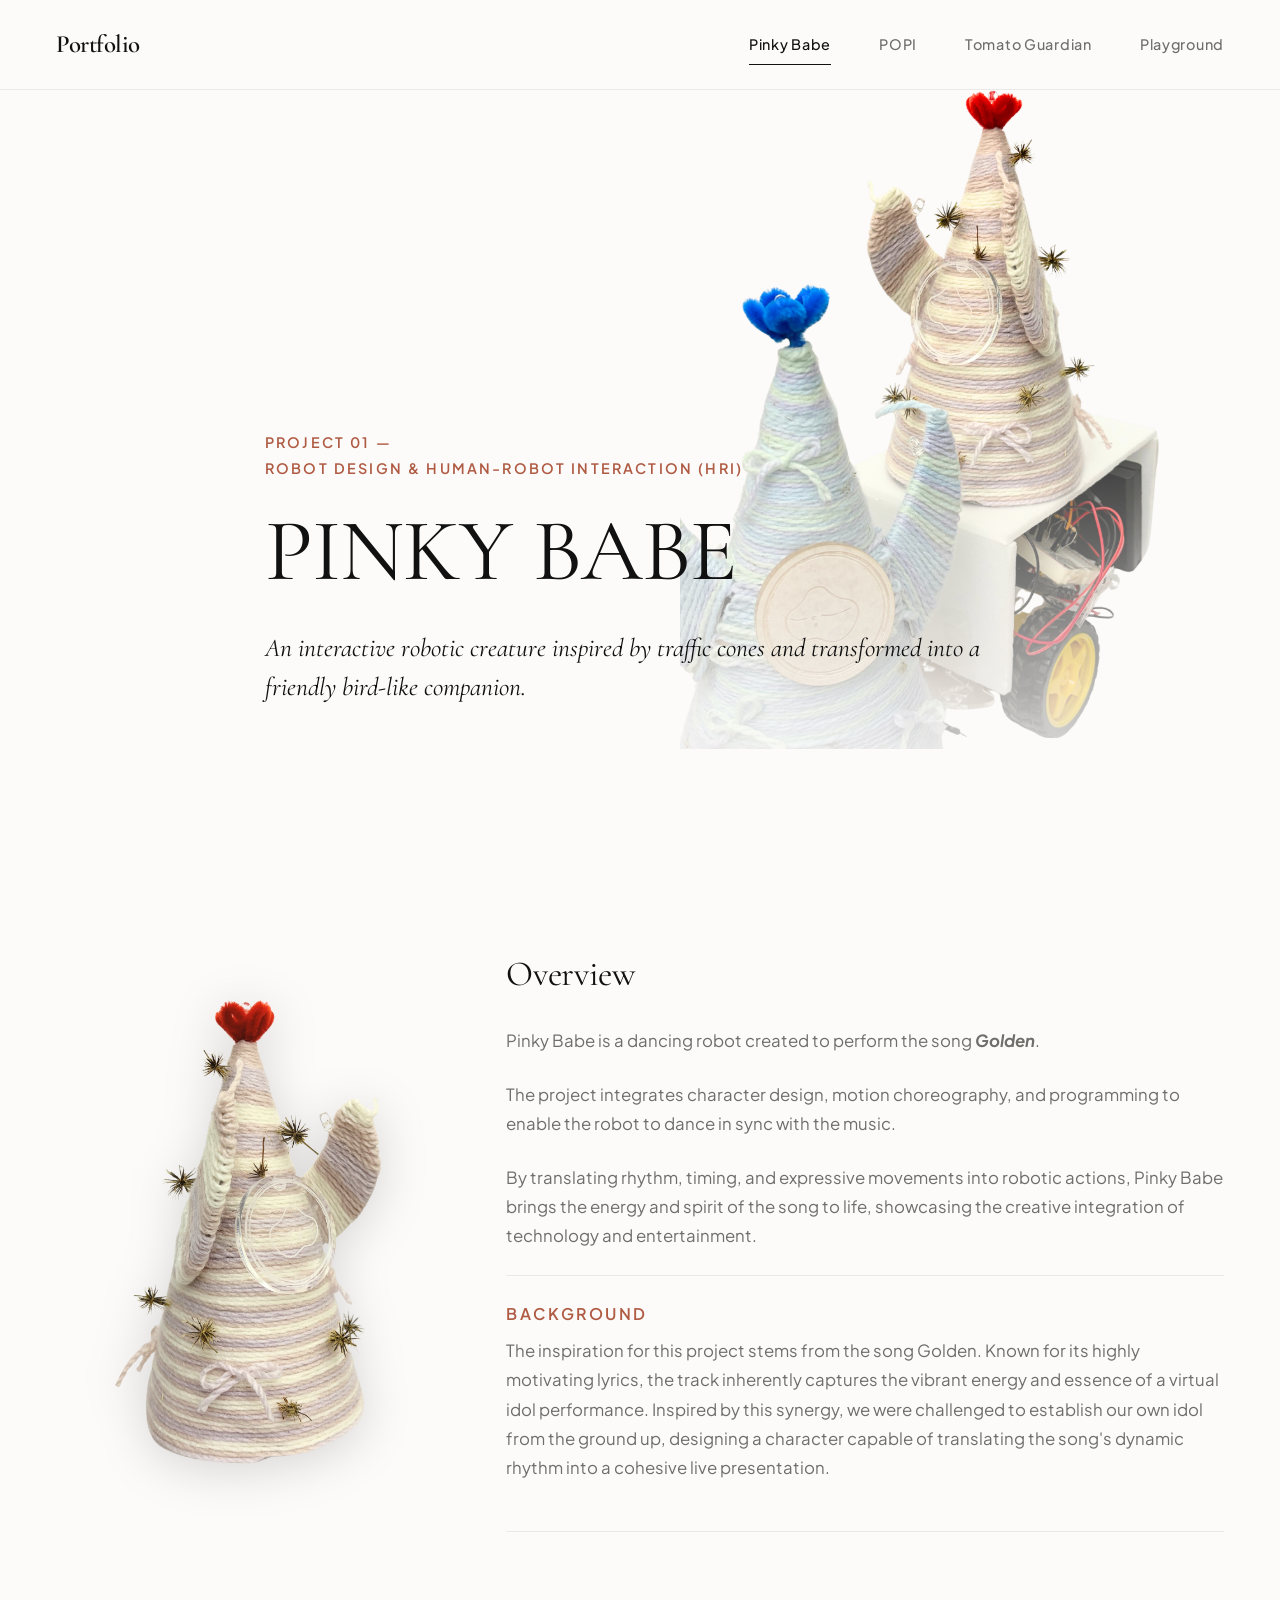
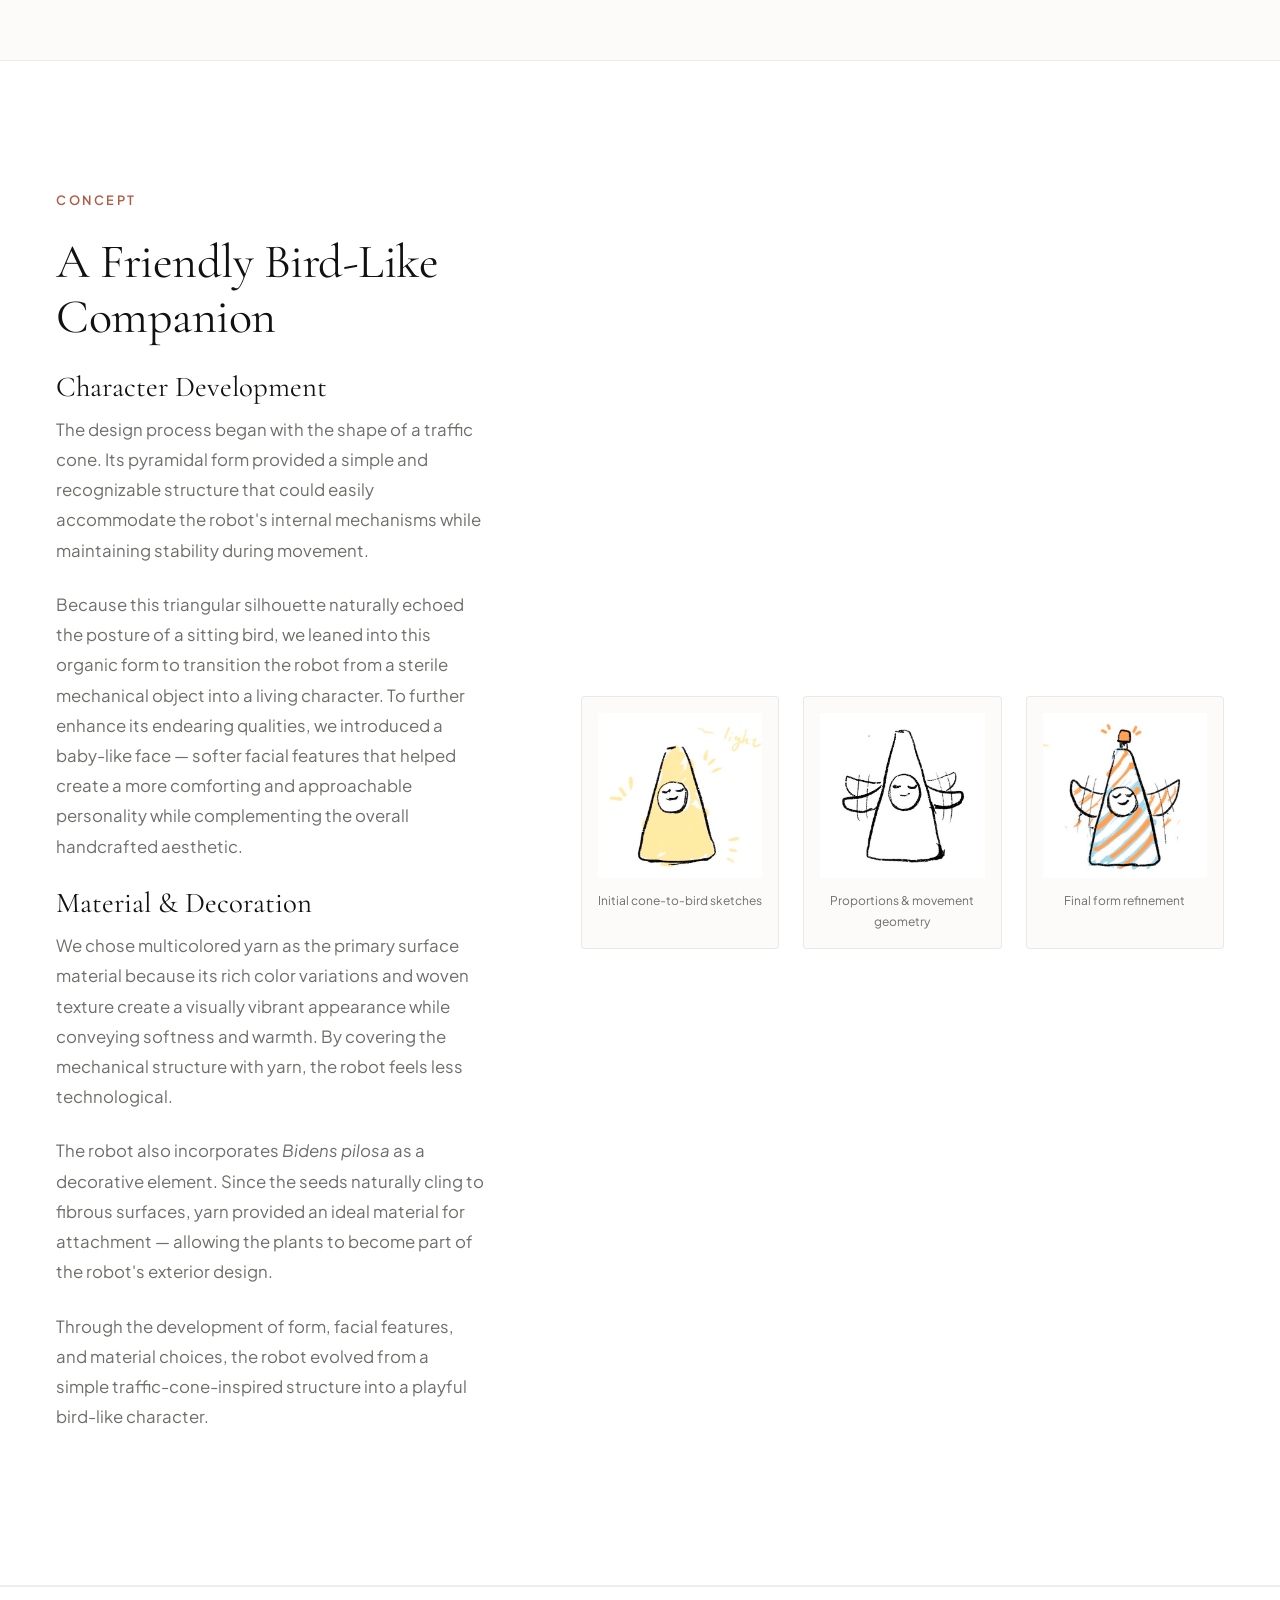
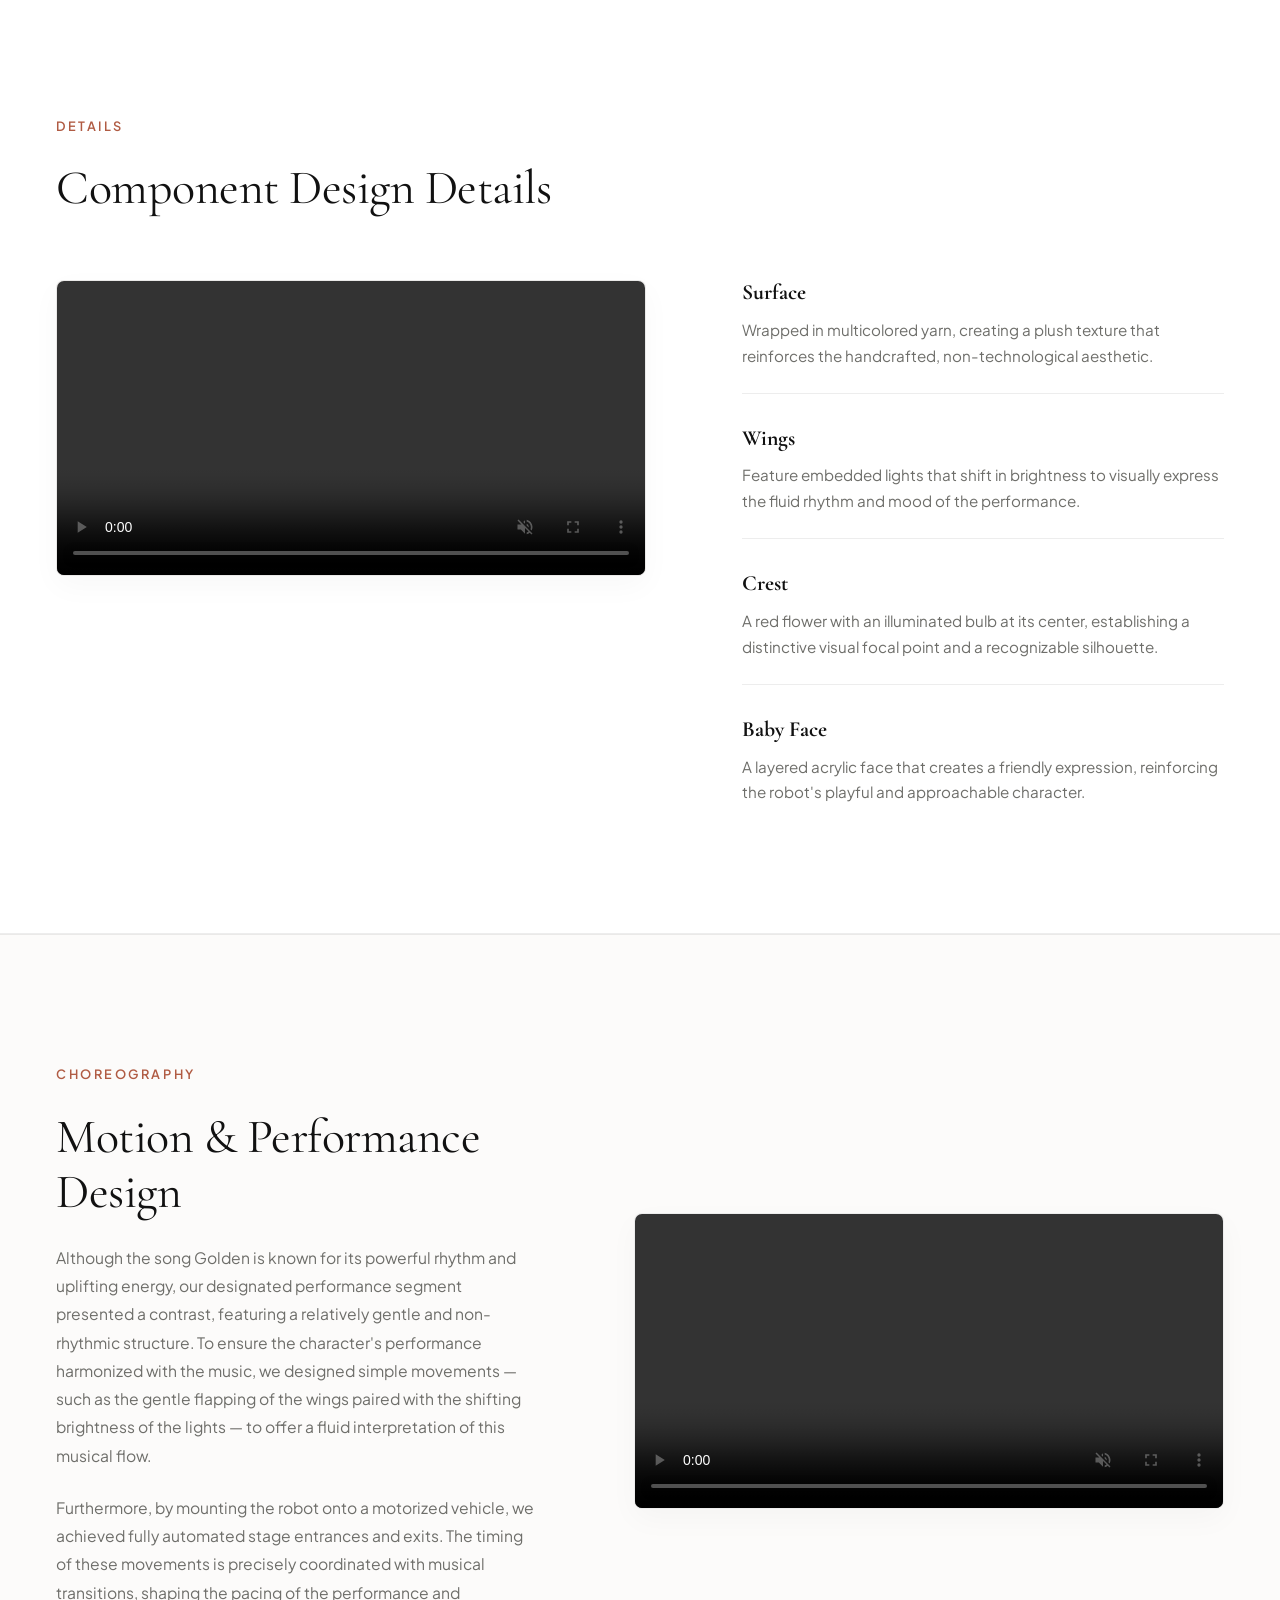
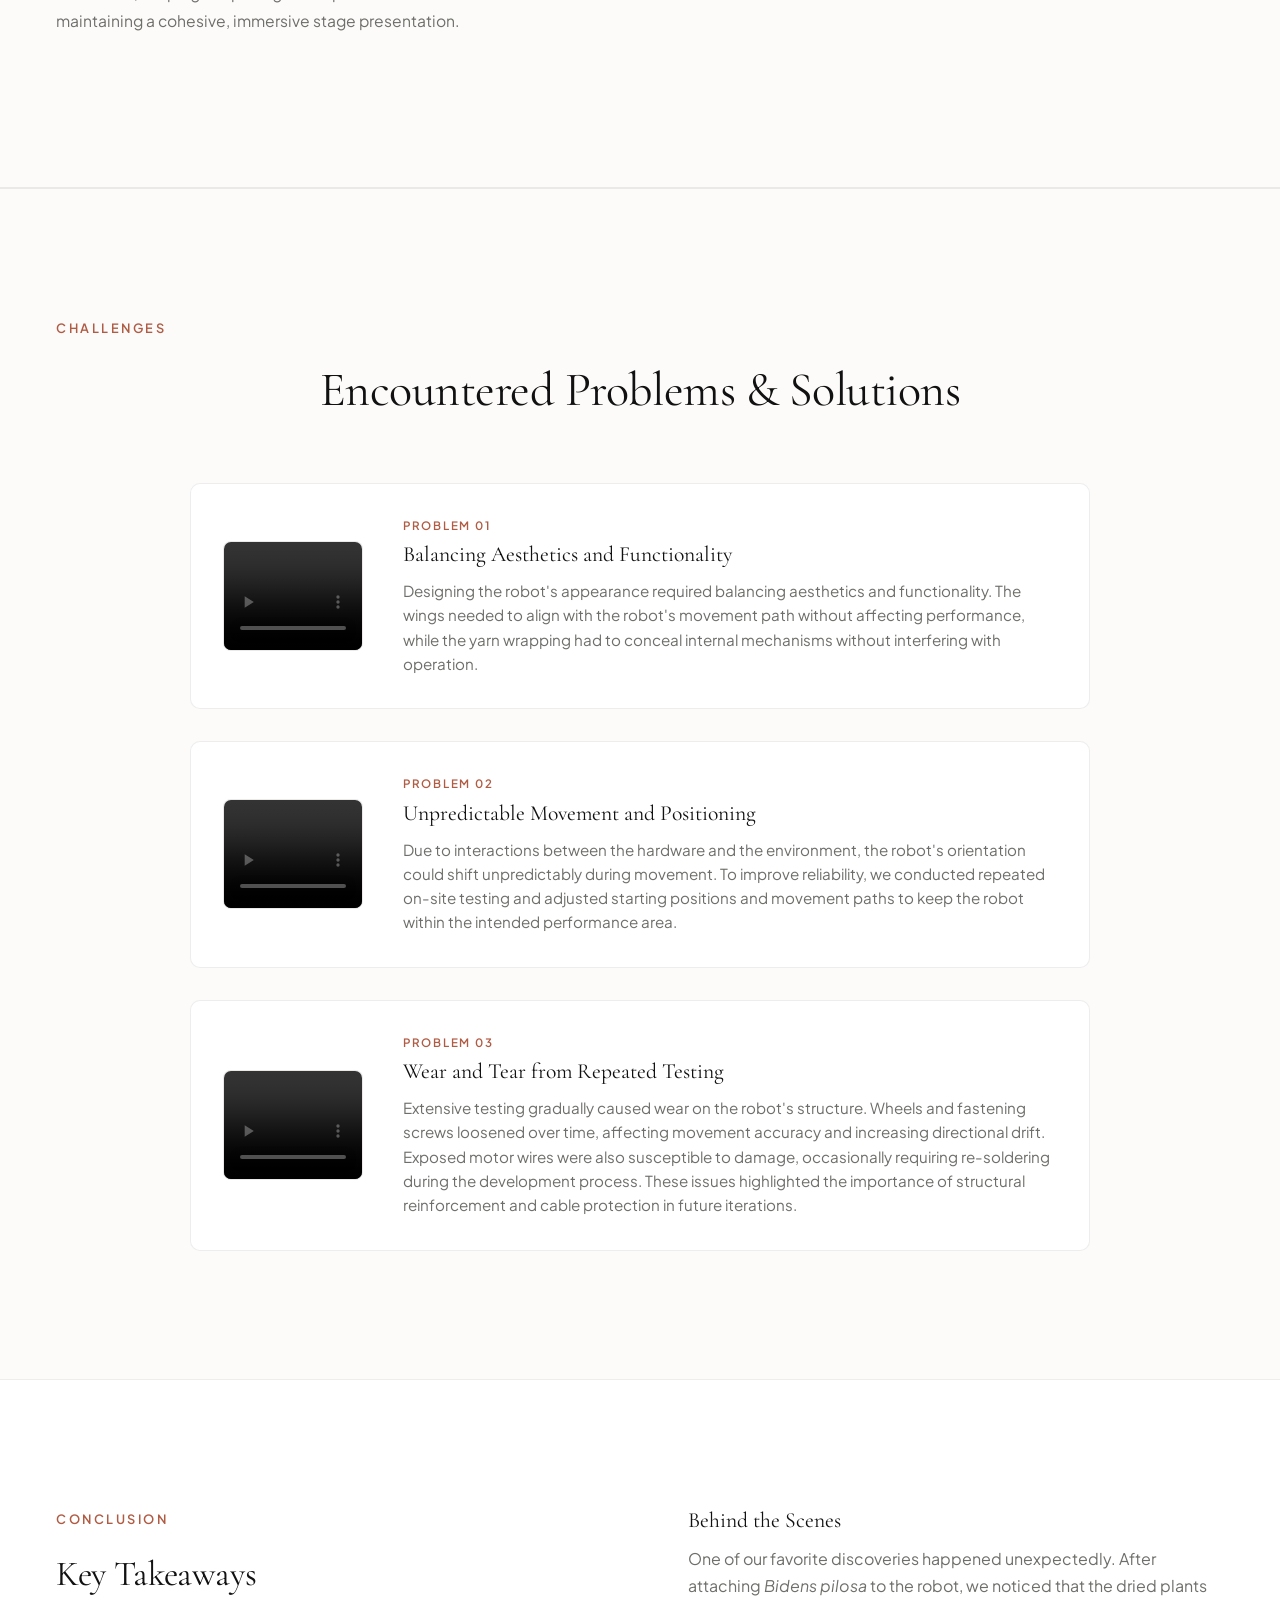
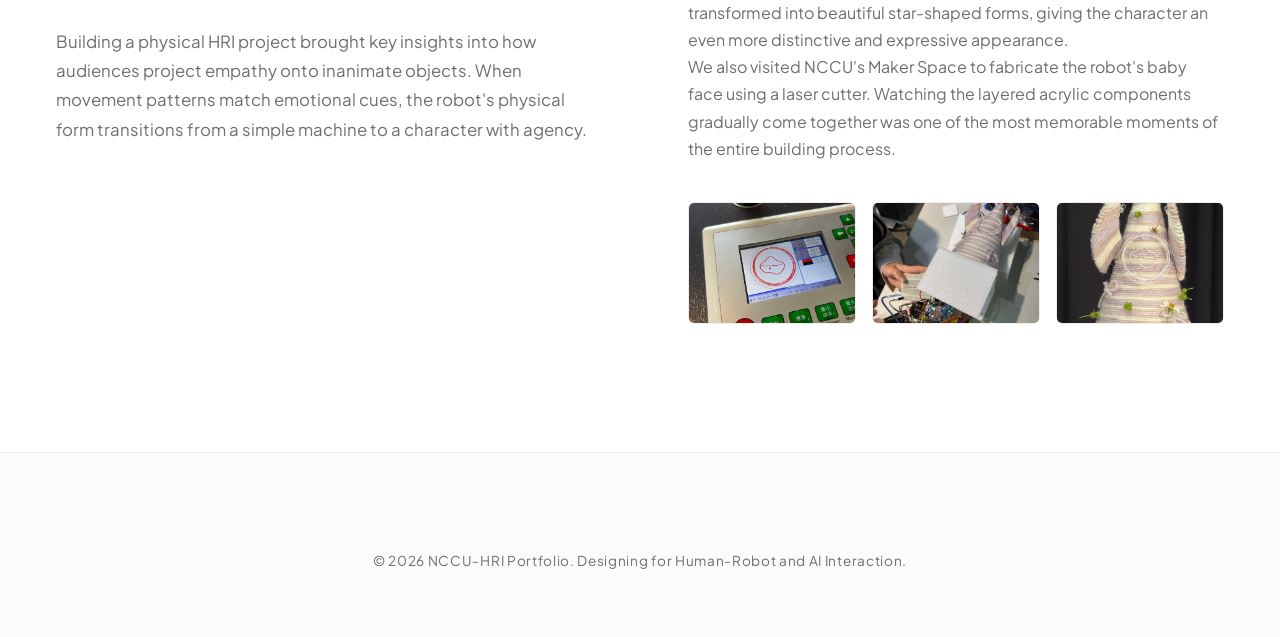
==== dp1.html @ 00f1c386 "fix: the problem of playground page image not displaying ; docs:update each page project description" ====
<!DOCTYPE html>
<html lang="en">

<head>
    <meta charset="UTF-8">
    <meta name="viewport" content="width=device-width, initial-scale=1.0">
    <title>PINKY BABE — Interaction Design Portfolio</title>
    <meta name="description"
        content="PINKY BABE is an interactive companion robot reinterpreting a traffic cone into an adorable bird-like companion.">
    <link rel="stylesheet" href="styles.css">
</head>

<body>
    <!-- Navigation -->
    <nav class="navbar">
        <div class="nav-container">
            <a href="index.html" class="logo">Portfolio</a>
            <div class="nav-links">
                <a href="dp1.html" class="active">Pinky Babe</a>
                <a href="dp2.html">POPI</a>
                <a href="dp3.html">Tomato Guardian</a>
                <a href="playground.html">Playground</a>
            </div>
            <button class="hamburger" id="hamburger" aria-label="Toggle navigation">
                <span></span>
                <span></span>
                <span></span>
            </button>
        </div>
    </nav>

    <!-- 1. Cover Section -->
    <header class="project-cover">
        <div class="project-cover-bg zoom-shift-dp1" style="background-image: url('img/DP1/1-1.png');"></div>
        <div class="project-cover-overlay"></div>
        <div class="container project-cover-content fade-in">
            <span class="project-cover-category">Project 01 &mdash; <br>
                                                    Robot Design &amp; Human-Robot Interaction (HRI)</span>
            <h1 class="project-cover-title serif-font">PINKY BABE</h1>
            <p class="project-cover-intro">An interactive robotic creature inspired by traffic cones and transformed
                into a friendly bird-like companion.</p>
        </div>
    </header>

    <!-- 2. Overview Section -->
    <section class="project-overview-section">
        <div class="container">
            <div class="overview-grid">
                <div class="overview-visual fade-in">
                    <img src="img/DP1/1-2.png" alt="PINKY BABE standing companion">
                </div>
                <div class="overview-details fade-in">
                    <h2 class="serif-font">Overview</h2>
                    <p>
                        Pinky Babe is a dancing robot created to perform the song <b><em><a href ="https://youtu.be/yebNIHKAC4A?si=L2tHMH43aKzQ7xU4">Golden</a></em></b>. <br>
                    </p>
                    <p>
                        The project integrates character design, motion choreography, and programming to enable the robot to dance in sync with the music. <br>
                    </p>
                    <p>
                        By translating rhythm, timing, and expressive movements into robotic actions,
                        Pinky Babe brings the energy and spirit of the song to life, showcasing the creative integration of technology and entertainment.
                    </p>

                    <div class="overview-meta-item">
                        <span class="overview-meta-label" style="font-size: 16px;" >Background</span>
                        <div class="overview-meta-value">
                            <p>
                                The inspiration for this project stems from the song Golden. Known for its highly motivating lyrics, the track inherently captures the vibrant energy and essence of a virtual idol performance. Inspired by this synergy, we were challenged to establish our own idol from the ground up, designing a character capable of translating the song's dynamic rhythm into a cohesive live presentation.</div>
                            </p>
                    </div>
                    <!-- <div class="overview-meta-item">
                        <span class="overview-meta-label" style="font-size: 16px;">Team</span>
                        <div class="overview-meta-value">Lee Yun-Ping &middot; Chang Ching-Min &middot; Wang Yu-Tung</div>
                    </div> -->

                </div>
            </div>
        </div>
    </section>

    <!-- 3. Design Concept Section -->
    <section class="concept-section">
        <div class="container">
            <div class="concept-grid">
                <div class="concept-text fade-in">
                    <span class="section-label">Concept</span>
                    <h2 class="serif-font">A Friendly Bird-Like Companion</h2>
                    <h3 class="serif-font" style="margin-bottom: 0.75rem; margin-top: 1.5rem;">Character Development</h3>
                    <p>The design process began with the shape of a traffic cone. Its pyramidal form provided a simple and recognizable structure that could easily accommodate the robot's internal mechanisms while maintaining stability during movement.</p>
                    <p>Because this triangular silhouette naturally echoed the posture of a sitting bird, we leaned into this organic form to transition the robot from a sterile mechanical object into a living character. To further enhance its endearing qualities, we introduced a baby-like face — softer facial features that helped create a more comforting and approachable personality while complementing the overall handcrafted aesthetic.</p>
                    <h3 class="serif-font" style="margin-bottom: 0.75rem; margin-top: 1.5rem;">Material &amp; Decoration</h3>
                    <p>We chose multicolored yarn as the primary surface material because its rich color variations and woven texture create a visually vibrant appearance while conveying softness and warmth. By covering the mechanical structure with yarn, the robot feels less technological.</p>
                    <p>The robot also incorporates <em>Bidens pilosa</em> as a decorative element. Since the seeds naturally cling to fibrous surfaces, yarn provided an ideal material for attachment — allowing the plants to become part of the robot's exterior design.</p>
                    <p>Through the development of form, facial features, and material choices, the robot evolved from a simple traffic-cone-inspired structure into a playful bird-like character.</p>
                </div>
                <div class="concept-visuals fade-in">
                    <div class="concept-visual-card">
                        <img src="img/DP1/sketch1.jpg" alt="Early sketch exploration">
                        <div class="concept-visual-caption">Initial cone-to-bird sketches</div>
                    </div>
                    <div class="concept-visual-card">
                        <img src="img/DP1/sketch2.jpg" alt="Structural sketch details">
                        <div class="concept-visual-caption">Proportions & movement geometry</div>
                    </div>
                    <div class="concept-visual-card">
                        <img src="img/DP1/sketch 3.jpg" alt="Final sketch refinement">
                        <div class="concept-visual-caption">Final form refinement</div>
                    </div>
                </div>
            </div>
        </div>
    </section>

    <!-- 4. Component Design Details Section -->
    <section class="details-section">
        <div class="container">
            <span class="section-label">Details</span>
            <h2 class="serif-font">Component Design Details</h2>

            <div class="details-grid">
                <div class="details-video-wrapper fade-in">
                    <video src="img/DP1/1-2.MOV" controls loop autoplay muted></video>
                </div>
                <div class="details-content fade-in">
                    <div class="detail-item">
                        <h3 class="serif-font"><b>Surface</b></h3>
                        <p>Wrapped in multicolored yarn, creating a plush texture that reinforces the handcrafted, non-technological aesthetic.</p>
                    </div>
                    <div class="detail-item">
                        <h3 class="serif-font"><b>Wings</b></h3>
                        <p>Feature embedded lights that shift in brightness to visually express the fluid rhythm and mood of the performance.</p>
                    </div>
                    <div class="detail-item">
                        <h3 class="serif-font"><b>Crest</b></h3>
                        <p>A red flower with an illuminated bulb at its center, establishing a distinctive visual focal point and a recognizable silhouette.</p>
                    </div>
                    <div class="detail-item">
                        <h3 class="serif-font"><b>Baby Face</b></h3>
                        <p>A layered acrylic face that creates a friendly expression, reinforcing the robot's playful and approachable character.</p>
                    </div>
                </div>
            </div>
        </div>
    </section>

    <!-- 5. Motion Design Section -->
    <section class="motion-section">
        <div class="container">
            <div class="motion-grid">
                <div class="motion-content fade-in">
                    <span class="section-label">Choreography</span>
                    <h2 class="serif-font">Motion &amp; Performance Design</h2>
                    <p>Although the song Golden is known for its powerful rhythm and uplifting energy, our designated performance segment presented a contrast, featuring a relatively gentle and non-rhythmic structure. To ensure the character's performance harmonized with the music, we designed simple movements — such as the gentle flapping of the wings paired with the shifting brightness of the lights — to offer a fluid interpretation of this musical flow.</p>
                    <p>Furthermore, by mounting the robot onto a motorized vehicle, we achieved fully automated stage entrances and exits. The timing of these movements is precisely coordinated with musical transitions, shaping the pacing of the performance and maintaining a cohesive, immersive stage presentation.</p>
                </div>
                <div class="motion-video-wrapper fade-in">
                    <video src="img/DP1/final.MOV" controls loop autoplay muted></video>
                </div>
            </div>
        </div>
    </section>

    <!-- 6. Encountered Problems Section -->
    <section class="problems-section">
        <div class="container">
            <span class="section-label">Challenges</span>
            <h2 class="serif-font">Encountered Problems &amp; Solutions</h2>

            <div class="problems-grid">
                <!-- Problem 1 -->
                <div class="problem-card fade-in">
                    <div class="problem-image-wrapper">
                        <video src="img/DP1/pl1.mov" autoplay muted loop playsinline controls></video>
                    </div>
                    <div class="problem-content">
                        <span class="problem-num">Problem 01</span>
                        <h3 class="serif-font">Balancing Aesthetics and Functionality</h3>
                        <p>Designing the robot's appearance required balancing aesthetics and functionality. The wings needed to align with the robot's movement path without affecting performance, while the yarn wrapping had to conceal internal mechanisms without interfering with operation.</p>
                    </div>
                </div>

                <!-- Problem 2 -->
                <div class="problem-card fade-in">
                    <div class="problem-image-wrapper">
                        <video src="img/DP1/pl2.mov" autoplay muted loop playsinline controls></video>
                    </div>
                    <div class="problem-content">
                        <span class="problem-num">Problem 02</span>
                        <h3 class="serif-font">Unpredictable Movement and Positioning</h3>
                        <p>Due to interactions between the hardware and the environment, the robot's orientation could shift unpredictably during movement. To improve reliability, we conducted repeated on-site testing and adjusted starting positions and movement paths to keep the robot within the intended performance area.</p>
                    </div>
                </div>

                <!-- Problem 3 -->
                <div class="problem-card fade-in">
                    <div class="problem-image-wrapper">
                        <video src="img/DP1/pl3.mov" autoplay muted loop playsinline controls></video>
                    </div>
                    <div class="problem-content">
                        <span class="problem-num">Problem 03</span>
                        <h3 class="serif-font">Wear and Tear from Repeated Testing</h3>
                        <p>Extensive testing gradually caused wear on the robot's structure. Wheels and fastening screws loosened over time, affecting movement accuracy and increasing directional drift. Exposed motor wires were also susceptible to damage, occasionally requiring re-soldering during the development process. These issues highlighted the importance of structural reinforcement and cable protection in future iterations.</p>
                    </div>
                </div>
            </div>
        </div>
    </section>

    <!-- 7. Key Takeaways Section -->
    <section class="reflection-section">
        <div class="container">
            <div class="reflection-grid">
                <div class="reflection-column fade-in">
                    <span class="section-label">Conclusion</span>
                    <h2 class="serif-font">Key Takeaways</h2>
                    <p>Building a physical HRI project brought key insights into how audiences project empathy onto
                        inanimate objects. When movement patterns match emotional cues, the robot's physical form
                        transitions from a simple machine to a character with agency.</p>
                </div>
                <div class="reflection-column fade-in">
                    <div class="reflection-block">
                        <h3 class="serif-font">Behind the Scenes</h3>
                        <p>One of our favorite discoveries happened unexpectedly. After attaching <em>Bidens pilosa</em> to the robot, we noticed that the dried plants transformed into beautiful star-shaped forms, giving the character an even more distinctive and expressive appearance.</p>
                        <p>We also visited NCCU's Maker Space to fabricate the robot's baby face using a laser cutter. Watching the layered acrylic components gradually come together was one of the most memorable moments of the entire building process.</p>
                    </div>
                    <div class="reflection-img-row">
                        <div class="reflection-img-card">
                            <img src="img/DP1/dl1.jpg" alt="Design detail 1">
                        </div>
                        <div class="reflection-img-card">
                            <img src="img/DP1/dl2.jpg" alt="Design detail 2">
                        </div>
                        <div class="reflection-img-card">
                            <img src="img/DP1/d13.jpg" alt="Design detail 3">
                        </div>
                    </div>
                </div>
            </div>
        </div>
    </section>

    <!-- Footer -->
   <footer>
        <div class="container">
            <p>&copy; 2026 NCCU-HRI Portfolio. 
                Designing for Human-Robot and AI Interaction.
            </p>
        </div>
    </footer>

    <script src="script.js"></script>
</body>

</html>
---- styles.css ----
@import url('https://fonts.googleapis.com/css2?family=Cormorant+Garamond:ital,wght@0,300;0,400;0,500;0,600;0,700;1,400&family=Plus+Jakarta+Sans:wght@300;400;500;600;700&family=Noto+Sans+TC:wght@300;400;500;700&display=swap');

:root {
    --bg-color: #fcfbfa; /* Warm luxurious off-white */
    --surface-color: #ffffff;
    --border-color: rgba(0, 0, 0, 0.07);
    --text-primary: #111111;
    --text-secondary: #6e6e6a;
    --accent-color: #b05b43; /* Sophisticated muted terracotta */
    --accent-hover: #924b36;
    --font-serif: 'Cormorant Garamond', serif;
    --font-sans: 'Plus Jakarta Sans', sans-serif;
    --font-tc: 'Noto Sans TC', sans-serif;
    --nav-height: 90px;
    --container-max-width: 1300px;
}

* {
    margin: 0;
    padding: 0;
    box-sizing: border-box;
}

html {
    scroll-behavior: smooth;
    background-color: var(--bg-color);
}

body {
    background-color: var(--bg-color);
    color: var(--text-primary);
    font-family: var(--font-sans), var(--font-tc);
    font-size: 1.05rem;
    line-height: 1.75;
    -webkit-font-smoothing: antialiased;
    overflow-x: hidden;
}

/* Typography */
h1, h2, h3, h4, .serif-font {
    font-family: var(--font-serif);
    font-weight: 400;
    line-height: 1.15;
    color: var(--text-primary);
}

h1 {
    font-size: clamp(2.5rem, 6vw, 4.5rem);
    letter-spacing: -0.01em;
}

h2 {
    font-size: clamp(2rem, 4.2vw, 3rem);
    letter-spacing: -0.01em;
}

h3 {
    font-size: clamp(1.4rem, 2.5vw, 1.8rem);
}

p {
    font-family: var(--font-sans), var(--font-tc);
    font-weight: 400;
    color: var(--text-secondary);
    margin-bottom: 1.5rem;
}

p.lead {
    font-size: clamp(1.1rem, 2vw, 1.35rem);
    line-height: 1.6;
    color: var(--text-primary);
    font-weight: 300;
}

a {
    color: inherit;
    text-decoration: none;
}

/* Helper Utilities */
.container {
    max-width: var(--container-max-width);
    margin: 0 auto;
    padding: 0 3.5rem;
}

.divider {
    height: 1px;
    background-color: var(--border-color);
    width: 100%;
    margin: 5rem 0;
}

/* Navigation */
.navbar {
    position: fixed;
    top: 0;
    left: 0;
    width: 100%;
    height: var(--nav-height);
    background: rgba(252, 251, 250, 0.85); /* Matches off-white */
    backdrop-filter: blur(20px);
    -webkit-backdrop-filter: blur(20px);
    z-index: 1000;
    border-bottom: 1px solid var(--border-color);
    transition: all 0.4s ease;
}

.nav-container {
    max-width: var(--container-max-width);
    margin: 0 auto;
    padding: 0 3.5rem;
    height: 100%;
    display: flex;
    justify-content: space-between;
    align-items: center;
}

.logo {
    font-family: var(--font-serif);
    font-size: 1.55rem;
    font-weight: 600;
    letter-spacing: -0.02em;
    color: var(--text-primary);
    transition: opacity 0.3s ease;
}

.logo:hover {
    opacity: 0.7;
}

.nav-links {
    display: flex;
    gap: 3rem;
    align-items: center;
}

.nav-links a {
    font-family: var(--font-sans);
    color: var(--text-secondary);
    font-size: 0.9rem;
    font-weight: 500;
    letter-spacing: 0.05em;
    text-transform: capitalize;
    transition: color 0.3s ease, transform 0.3s ease;
    position: relative;
    padding: 0.5rem 0;
}

.nav-links a:hover,
.nav-links a.active {
    color: var(--text-primary);
}

.nav-links a::after {
    content: '';
    position: absolute;
    bottom: 0;
    left: 50%;
    width: 0;
    height: 1px;
    background-color: var(--text-primary);
    transition: width 0.3s ease, left 0.3s ease;
}

.nav-links a:hover::after,
.nav-links a.active::after {
    width: 100%;
    left: 0;
}

.hamburger {
    display: none;
    cursor: pointer;
    flex-direction: column;
    justify-content: space-between;
    width: 20px;
    height: 14px;
    z-index: 1100;
}

.hamburger span {
    width: 100%;
    height: 1.5px;
    background-color: var(--text-primary);
    transition: all 0.3s cubic-bezier(0.645, 0.045, 0.355, 1);
}

.hamburger.active span:nth-child(1) {
    transform: translateY(6px) rotate(45deg);
}

.hamburger.active span:nth-child(2) {
    opacity: 0;
}

.hamburger.active span:nth-child(3) {
    transform: translateY(-6px) rotate(-45deg);
}

/* Hero Section */
.hero-section {
    min-height: 90vh;
    display: flex;
    align-items: center;
    padding-top: calc(var(--nav-height) + 2rem);
    position: relative;
}

.hero-content {
    max-width: 900px;
}

.hero-content h1 {
    margin-bottom: 2rem;
    line-height: 1.1;
    font-weight: 300;
}

.hero-content p.lead {
    margin-bottom: 3rem;
    max-width: 650px leading;
}

.cta-link {
    font-family: var(--font-sans);
    font-size: 0.95rem;
    font-weight: 600;
    letter-spacing: 0.05em;
    color: var(--text-primary);
    display: inline-flex;
    align-items: center;
    gap: 0.75rem;
    transition: gap 0.3s ease, opacity 0.3s ease;
    border-bottom: 1.5px solid var(--text-primary);
    padding-bottom: 0.25rem;
}

.cta-link:hover {
    gap: 1.2rem;
    opacity: 0.8;
}

/* About Section */
.about-section {
    padding: 8rem 0;
    background-color: #ffffff;
    border-top: 1px solid var(--border-color);
    border-bottom: 1px solid var(--border-color);
}

.section-label {
    font-family: var(--font-sans);
    font-size: 0.8rem;
    text-transform: uppercase;
    letter-spacing: 0.2em;
    color: var(--accent-color);
    display: block;
    margin-bottom: 1.5rem;
    font-weight: 600;
}

.about-intro-title {
    margin-bottom: 4rem;
    font-size: clamp(2rem, 3.5vw, 2.5rem);
    max-width: 750px;
}

.about-grid {
    display: grid;
    grid-template-columns: repeat(3, 1fr);
    gap: 4rem;
}

.about-card {
    border-top: 1px solid var(--border-color);
    padding-top: 2rem;
}

.about-card-num {
    font-family: var(--font-serif);
    font-style: italic;
    font-size: 1.5rem;
    color: var(--accent-color);
    display: block;
    margin-bottom: 1.5rem;
}

.about-card h3 {
    margin-bottom: 1rem;
    font-size: 1.45rem;
}

.about-card p {
    font-size: 0.98rem;
    line-height: 1.7;
    margin-bottom: 0;
}

/* Team Intro */
.team-intro {
    margin-bottom: 4rem;
    max-width: 820px;
    border-left: 3px solid var(--accent-color);
    padding-left: 2rem;
}

.team-intro-text {
    font-family: var(--font-sans), var(--font-tc);
    font-size: 1.05rem;
    line-height: 1.8;
    color: var(--text-secondary);
    margin-bottom: 1rem;
}

.team-intro-text:last-child {
    margin-bottom: 0;
}

.team-intro-text strong {
    color: var(--text-primary);
    font-weight: 600;
}

/* Team Members */
.team-members {
    display: flex;
    gap: 4rem;
    margin-top: 4rem;
}

.team-member {
    display: flex;
    flex-direction: column;
    align-items: center;
    text-align: center;
    transition: transform 0.35s ease;
}

.team-member:hover {
    transform: translateY(-6px);
}

.team-avatar {
    width: 160px;
    height: 160px;
    border-radius: 50%;
    overflow: hidden;
    border: 3px solid var(--border-color);
    margin-bottom: 1.25rem;
    background-color: #f3f2f0;
    transition: border-color 0.3s ease, box-shadow 0.3s ease;
}

.team-member:hover .team-avatar {
    border-color: var(--accent-color);
    box-shadow: 0 8px 28px rgba(176, 91, 67, 0.18);
}

.team-avatar img {
    width: 100%;
    height: 100%;
    object-fit: cover;
    display: block;
}

.team-member-name {
    font-size: 1.3rem;
    margin-bottom: 0.3rem;
    color: var(--text-primary);
}

.team-member-role {
    font-family: var(--font-tc), var(--font-sans);
    font-size: 0.9rem;
    color: var(--text-secondary);
    letter-spacing: 0.05em;
}

/* Projects Section */
.projects-section {
    padding: 5rem 0;
}

.section-header {
    display: flex;
    justify-content: space-between;
    align-items: flex-end;
    margin-bottom: 3rem;
}

.section-header h2 {
    max-width: 600px;
    margin-bottom: 0;
}

.project-grid {
    display: grid;
    grid-template-columns: repeat(2, 1fr);
    gap: 5rem 4rem;
}

.project-grid-3 {
    grid-template-columns: repeat(3, 1fr);
    gap: 4rem 3rem;
}

.project-card {
    display: flex;
    flex-direction: column;
    text-decoration: none;
    color: var(--text-primary);
    transition: transform 0.4s ease;
}

.project-card.wide {
    grid-column: span 2;
}

.project-image-wrapper {
    width: 100%;
    aspect-ratio: 1 / 1;
    overflow: hidden;
    background-color: #f3f2f0;
    margin-bottom: 1.75rem;
    border: 1px solid var(--border-color);
    position: relative;
}

.project-image {
    width: 100%;
    height: 100%;
    background-size: cover;
    background-position: center;
    transition: transform 1s cubic-bezier(0.16, 1, 0.3, 1);
}

.project-card:hover .project-image {
    transform: scale(1.03);
}

.project-card:hover {
    transform: translateY(-4px);
}

.project-meta {
    font-family: var(--font-sans);
    font-size: 0.8rem;
    letter-spacing: 0.1em;
    text-transform: uppercase;
    color: var(--accent-color);
    margin-bottom: 0.5rem;
    font-weight: 500;
}

.project-info h3 {
    font-size: 1.85rem;
    margin-bottom: 0.75rem;
    transition: opacity 0.3s ease;
}

.project-card:hover .project-info h3 {
    opacity: 0.75;
}

.project-info p {
    font-size: 0.95rem;
    line-height: 1.6;
    margin-bottom: 0;
    max-width: 90%;
}

/* Project Detail Pages */

/* 1. Cover Section */
.project-cover {
    height: 90vh;
    width: 100%;
    position: relative;
    display: flex;
    align-items: flex-end;
    overflow: hidden;
    padding-bottom: 5rem;
}

.project-cover-bg {
    position: absolute;
    top: 0;
    left: 0;
    width: 100%;
    height: 100%;
    background-size: cover;
    background-position: center;
    z-index: 1;
}

.project-cover-overlay {
    position: absolute;
    top: 0;
    left: 0;
    width: 100%;
    height: 100%;
    background: linear-gradient(to bottom, rgba(252, 251, 250, 0) 40%, rgba(252, 251, 250, 0.9) 100%);
    z-index: 2;
}

.project-cover-content {
    position: relative;
    z-index: 3;
    max-width: 900px;
}

.project-cover-category {
    font-family: var(--font-sans);
    font-size: 0.9rem;
    letter-spacing: 0.15em;
    text-transform: uppercase;
    color: var(--accent-color);
    margin-bottom: 1.5rem;
    font-weight: 600;
    display: block;
}

.project-cover-title {
    font-size: clamp(3rem, 7vw, 5.5rem);
    line-height: 1.05;
    margin-bottom: 2rem;
}

.project-cover-intro {
    font-size: clamp(1.2rem, 2.5vw, 1.6rem);
    font-family: var(--font-serif);
    font-style: italic;
    color: var(--text-primary);
    line-height: 1.5;
    max-width: 750px;
}

/* 2. Overview Section (Two-Column) */
.project-overview-section {
    padding: 8rem 0;
}

.overview-grid {
    display: grid;
    grid-template-columns: 0.7fr 1.3fr;
    gap: 4rem;
    align-items: center;
}

.overview-visual {
    width: 100%;
    max-width: 320px;
    margin: 0 auto;
}

.overview-visual img, .overview-visual video {
    width: 100%;
    height: auto;
    display: block;
    filter: drop-shadow(0 8px 24px rgba(0,0,0,0.15));
}

.overview-details {
    padding-top: 1rem;
}

.overview-details h2 {
    font-size: 2.2rem;
    margin-bottom: 2rem;
}

.overview-meta-item {
    border-top: 1px solid var(--border-color);
    padding: 1.5rem 0;
}

.overview-meta-item:last-child {
    border-bottom: 1px solid var(--border-color);
}

.overview-meta-label {
    font-family: var(--font-sans);
    font-size: 0.75rem;
    text-transform: uppercase;
    letter-spacing: 0.15em;
    color: var(--accent-color);
    font-weight: 600;
    display: block;
    margin-bottom: 0.5rem;
}

.overview-meta-value {
    font-size: 1.05rem;
    color: var(--text-primary);
}

/* 3. Design Concept Section */
.concept-section {
    padding: 8rem 0;
    background-color: #ffffff;
    border-top: 1px solid var(--border-color);
    border-bottom: 1px solid var(--border-color);
}

.concept-grid {
    display: grid;
    grid-template-columns: 0.8fr 1.2fr;
    gap: 6rem;
    align-items: center;
}

/* Full-bleed variant for Tomato "Why Tomato?" section */
.concept-section-bleed {
    overflow: hidden;
}

.concept-grid-bleed {
    display: grid;
    grid-template-columns: 1fr 1.4fr;
    align-items: center;
    /* left side: standard container left padding; right side: bleeds to viewport edge */
    padding-left: calc((100vw - var(--container-max-width)) / 2 + 3.5rem);
    padding-right: 0;
    gap: 5rem;
}

.concept-grid-bleed .concept-text {
    padding-right: 1rem;
}

.concept-grid-bleed .concept-visuals {
    /* fill the right column including right gutter */
    display: block;
}

.concept-grid-bleed .concept-visual-card {
    border-radius: 0;
    border-right: none;
    height: 100%;
}

.concept-grid-bleed .concept-visual-card img {
    width: 100%;
    height: 520px;
    object-fit: cover;
    display: block;
}


.concept-text h2 {
    margin-bottom: 1.5rem;
}

.concept-text p {
    font-size: 1.05rem;
    line-height: 1.8;
}

.concept-visuals {
    display: grid;
    grid-template-columns: repeat(3, 1fr);
    gap: 1.5rem;
}

.concept-visual-card {
    border: 1px solid var(--border-color);
    background: var(--bg-color);
    padding: 1rem;
    border-radius: 4px;
}

.concept-visual-card img {
    width: 100%;
    height: auto;
    display: block;
    object-fit: contain;
}

.concept-visual-caption {
    font-family: var(--font-sans);
    font-size: 0.75rem;
    text-align: center;
    color: var(--text-secondary);
    margin-top: 0.75rem;
}

/* 4. Design Process (Timeline Layout) */
.process-section {
    padding: 8rem 0;
}

.process-section h2 {
    margin-bottom: 4rem;
    text-align: center;
}

.timeline {
    position: relative;
    max-width: 900px;
    margin: 0 auto;
}

.timeline::before {
    content: '';
    position: absolute;
    left: 50%;
    top: 0;
    bottom: 0;
    width: 1px;
    background-color: var(--border-color);
}

.timeline-item {
    margin-bottom: 5rem;
    position: relative;
    width: 50%;
    padding: 0 3rem;
}

.timeline-item:nth-child(odd) {
    left: 0;
    text-align: right;
}

.timeline-item:nth-child(even) {
    left: 50%;
    text-align: left;
}

.timeline-dot {
    position: absolute;
    top: 0.4rem;
    width: 10px;
    height: 10px;
    border-radius: 50%;
    background-color: var(--accent-color);
    z-index: 5;
}

.timeline-item:nth-child(odd) .timeline-dot {
    right: -5px;
}

.timeline-item:nth-child(even) .timeline-dot {
    left: -5px;
}

.timeline-step {
    font-family: var(--font-sans);
    font-size: 0.75rem;
    text-transform: uppercase;
    letter-spacing: 0.15em;
    color: var(--accent-color);
    font-weight: 600;
    display: block;
    margin-bottom: 0.5rem;
}

.timeline-title {
    font-family: var(--font-serif);
    font-size: 1.5rem;
    margin-bottom: 1rem;
}

.timeline-desc {
    font-size: 0.95rem;
    line-height: 1.6;
}

/* 5. Core Features (Feature Cards) */
.features-section {
    padding: 8rem 0;
    background-color: #ffffff;
    border-top: 1px solid var(--border-color);
    border-bottom: 1px solid var(--border-color);
}

.features-section h2 {
    margin-bottom: 4rem;
    text-align: center;
}

.features-grid {
    display: grid;
    grid-template-columns: repeat(3, 1fr);
    gap: 3rem;
}

.features-grid.four-cards {
    grid-template-columns: repeat(4, 1fr);
}

/* Structure / PDF embed section */
.structure-section {
    padding: 8rem 0;
    background-color: var(--bg-color);
    border-top: 1px solid var(--border-color);
}

.structure-section h2 {
    margin-bottom: 3rem;
}

.structure-embed {
    width: 100%;
    border: 1px solid var(--border-color);
    border-radius: 8px;
    overflow: hidden;
    box-shadow: 0 8px 32px rgba(0,0,0,0.07);
}

.structure-embed iframe {
    width: 100%;
    height: 80vh;
    border: none;
    display: block;
}

/* Design Iterations Section */
.iterations-section {
    padding: 8rem 0;
    background-color: #ffffff;
    border-top: 1px solid var(--border-color);
    border-bottom: 1px solid var(--border-color);
}

.iterations-section h2 {
    margin-bottom: 3.5rem;
}

.iterations-grid {
    display: grid;
    grid-template-columns: repeat(3, 1fr);
    gap: 1.75rem;
}

.iteration-item {
    overflow: hidden;
    border: 1px solid var(--border-color);
    border-radius: 6px;
    background: var(--bg-color);
}

.iteration-item img {
    width: 100%;
    height: 100%;
    object-fit: cover;
    display: block;
    transition: transform 0.6s cubic-bezier(0.16, 1, 0.3, 1);
    aspect-ratio: 4 / 3;
}

.iteration-item:hover img {
    transform: scale(1.04);
}

.feature-card {
    border: 1px solid var(--border-color);
    background-color: var(--bg-color);
    padding: 1.5rem;
    border-radius: 6px;
    display: flex;
    flex-direction: column;
}

.feature-image-wrapper {
    width: 100%;
    aspect-ratio: 4/3;
    overflow: hidden;
    border-radius: 4px;
    margin-bottom: 1.5rem;
    border: 1px solid var(--border-color);
    background: #ffffff;
}

.feature-image-wrapper img {
    width: 100%;
    height: 100%;
    object-fit: cover;
    display: block;
    transition: transform 0.5s ease;
}

.feature-card:hover .feature-image-wrapper img {
    transform: scale(1.04);
}

.feature-card h3 {
    font-size: 1.35rem;
    margin-bottom: 0.75rem;
}

.feature-card p {
    font-size: 0.92rem;
    line-height: 1.6;
    margin-bottom: 0;
}

/* 6. Showcase Gallery (Masonry Layout) */
.showcase-section {
    padding: 8rem 0;
}

.showcase-section h2 {
    margin-bottom: 4rem;
    text-align: center;
}

/* Responsive Masonry / Column Layout */
.masonry-gallery {
    column-count: 3;
    column-gap: 2rem;
}

.gallery-item {
    break-inside: avoid;
    margin-bottom: 2rem;
    border: 1px solid var(--border-color);
    border-radius: 4px;
    overflow: hidden;
    background-color: #ffffff;
    display: inline-block;
    width: 100%;
}

.gallery-item img, .gallery-item video {
    width: 100%;
    height: auto;
    display: block;
}

.gallery-caption {
    padding: 1rem;
    font-family: var(--font-sans);
    font-size: 0.82rem;
    color: var(--text-secondary);
    border-top: 1px solid var(--border-color);
    background-color: #fafafa;
}

/* 6b. Showcase Single Video */
.showcase-section {
    padding: 6rem 0;
    background-color: var(--bg-color);
    border-top: 1px solid var(--border-color);
}

.showcase-video-single {
    margin-top: 3rem;
    border-radius: 12px;
    overflow: hidden;
    border: 1px solid var(--border-color);
    box-shadow: 0 12px 40px rgba(0,0,0,0.08);
}

.showcase-video-single video {
    width: 100%;
    display: block;
    max-height: 70vh;
    object-fit: contain;
    background: #000;
}

.gallery-caption {
    padding: 1rem 1.5rem;
    font-size: 0.82rem;
    color: var(--text-muted);
    font-family: var(--font-sans);
    letter-spacing: 0.02em;
    border-top: 1px solid var(--border-color);
    background: var(--bg-color);
}

/* 7. Reflection Section */

.reflection-section {
    padding: 8rem 0;
    background-color: #ffffff;
    border-top: 1px solid var(--border-color);
}

.reflection-grid {
    display: grid;
    grid-template-columns: 1fr 1fr;
    gap: 6rem;
}

.reflection-column h2 {
    font-size: 2.2rem;
    margin-bottom: 2rem;
}

.reflection-block {
    margin-bottom: 2.5rem;
}

.reflection-block h3 {
    font-size: 1.35rem;
    margin-bottom: 0.75rem;
}

.reflection-block p {
    font-size: 1rem;
    line-height: 1.7;
    margin-bottom: 0;
}

.reflection-list {
    list-style-type: none;
}

.reflection-list li {
    position: relative;
    padding-left: 2rem;
    margin-bottom: 1.5rem;
    color: var(--text-secondary);
}

.reflection-list li::before {
    content: '—';
    position: absolute;
    left: 0;
    color: var(--accent-color);
}

.reflection-img-row {
    display: grid;
    grid-template-columns: repeat(3, 1fr);
    gap: 1rem;
    margin-top: 1.5rem;
}

.reflection-img-card {
    border-radius: 6px;
    overflow: hidden;
    border: 1px solid var(--border-color);
}

.reflection-img-card img {
    width: 100%;
    height: 120px;
    object-fit: cover;
    display: block;
    transition: transform 0.4s ease;
}

.reflection-img-card:hover img {
    transform: scale(1.05);
}

/* Playground Specifics */
.playground-section {
    padding: calc(var(--nav-height) + 4rem) 0 8rem;
}

.playground-header {
    text-align: center;
    margin-bottom: 5rem;
}

.playground-count {
    font-family: var(--font-serif);
    font-size: 2.5rem;
    font-style: italic;
    color: var(--accent-color);
    margin-bottom: 1rem;
    display: block;
}

.playground-header h1 {
    font-size: clamp(2.5rem, 5vw, 4rem);
    margin-bottom: 1.5rem;
}

.playground-header p {
    max-width: 600px;
    margin: 0 auto 3rem;
}

/* Filter Tags */
.filter-tags {
    display: flex;
    justify-content: center;
    gap: 1rem;
    flex-wrap: wrap;
    margin-bottom: 4rem;
}

.filter-btn {
    background: none;
    border: 1px solid var(--border-color);
    padding: 0.5rem 1.5rem;
    border-radius: 30px;
    font-family: var(--font-sans);
    font-size: 0.85rem;
    color: var(--text-secondary);
    cursor: pointer;
    transition: all 0.3s ease;
}

.filter-btn:hover,
.filter-btn.active {
    background-color: var(--text-primary);
    color: var(--bg-color);
    border-color: var(--text-primary);
}

/* Masonry for playground */
.playground-masonry {
    display: grid;
    grid-template-columns: repeat(3, 1fr);
    gap: 2rem;
}

.playground-card {
    border: 1px solid var(--border-color);
    background-color: #ffffff;
    border-radius: 4px;
    overflow: hidden;
    transition: transform 0.4s ease, box-shadow 0.4s ease;
}

.playground-card:hover {
    transform: translateY(-4px);
    box-shadow: 0 10px 30px rgba(0, 0, 0, 0.05);
}

.playground-img-wrapper {
    width: 100%;
    height: 240px;
    overflow: hidden;
    background-color: #f6f5f3;
    border-bottom: 1px solid var(--border-color);
}

.playground-img-wrapper img {
    width: 100%;
    height: 100%;
    object-fit: cover;
    display: block;
    transition: transform 0.5s cubic-bezier(0.16, 1, 0.3, 1);
}

.playground-card:hover .playground-img-wrapper img {
    transform: scale(1.05);
}

.playground-card-content {
    padding: 1.5rem;
}

.playground-card-category {
    font-family: var(--font-sans);
    font-size: 0.72rem;
    text-transform: uppercase;
    letter-spacing: 0.1em;
    color: var(--accent-color);
    margin-bottom: 0.5rem;
    display: block;
    font-weight: 600;
}

.playground-card-title {
    font-family: var(--font-serif);
    font-size: 1.35rem;
    margin-bottom: 0.75rem;
}

.playground-card-desc {
    font-size: 0.88rem;
    margin-bottom: 0;
    line-height: 1.6;
}

/* Interactive Chat Simulator for POPI (DP2) */
.chatbot-container {
    border: 1px solid var(--border-color);
    border-radius: 8px;
    background-color: #ffffff;
    overflow: hidden;
    display: flex;
    flex-direction: column;
    height: 550px;
    box-shadow: 0 10px 40px rgba(0,0,0,0.03);
}

.chatbot-header {
    background-color: #fafafa;
    border-bottom: 1px solid var(--border-color);
    padding: 1.25rem 2rem;
    display: flex;
    align-items: center;
    gap: 1rem;
}

.chatbot-avatar {
    width: 40px;
    height: 40px;
    border-radius: 50%;
    background-color: #f7e1b5; /* Popcorn yellow */
    display: flex;
    align-items: center;
    justify-content: center;
    overflow: hidden;
    border: 1px solid var(--border-color);
}

.chatbot-avatar img {
    width: 100%;
    height: 100%;
    object-fit: cover;
}

.chatbot-header-info h4 {
    font-family: var(--font-sans);
    font-weight: 600;
    font-size: 0.95rem;
    margin: 0;
}

.chatbot-header-info span {
    font-size: 0.75rem;
    color: #4caf50;
    display: flex;
    align-items: center;
    gap: 0.25rem;
}

.chatbot-header-info span::before {
    content: '';
    width: 6px;
    height: 6px;
    background-color: #4caf50;
    border-radius: 50%;
    display: inline-block;
}

.chatbot-messages {
    flex-grow: 1;
    padding: 2rem;
    overflow-y: auto;
    display: flex;
    flex-direction: column;
    gap: 1.5rem;
    background-color: #fbfbfa;
}

.chat-bubble {
    max-width: 75%;
    padding: 1rem 1.25rem;
    border-radius: 12px;
    font-size: 0.92rem;
    line-height: 1.5;
}

.chat-bubble.bot {
    background-color: #ffffff;
    color: var(--text-primary);
    align-self: flex-start;
    border: 1px solid var(--border-color);
    border-top-left-radius: 2px;
}

.chat-bubble.user {
    background-color: var(--text-primary);
    color: var(--bg-color);
    align-self: flex-end;
    border-top-right-radius: 2px;
}

.chatbot-options {
    padding: 1.25rem 2rem;
    background-color: #ffffff;
    border-top: 1px solid var(--border-color);
    display: flex;
    flex-wrap: wrap;
    gap: 0.75rem;
}

.chat-option-btn {
    background-color: #f3f2f0;
    border: 1px solid var(--border-color);
    padding: 0.5rem 1rem;
    border-radius: 20px;
    font-family: var(--font-sans);
    font-size: 0.82rem;
    cursor: pointer;
    transition: all 0.2s ease;
}

.chat-option-btn:hover {
    background-color: var(--text-primary);
    color: var(--bg-color);
    border-color: var(--text-primary);
}

.chatbot-input-area {
    padding: 1.25rem 2rem;
    border-top: 1px solid var(--border-color);
    background-color: #ffffff;
    display: flex;
    gap: 1rem;
}

.chatbot-input {
    flex-grow: 1;
    border: 1px solid var(--border-color);
    border-radius: 24px;
    padding: 0.75rem 1.5rem;
    font-family: var(--font-sans);
    font-size: 0.9rem;
    outline: none;
    transition: border-color 0.3s ease;
}

.chatbot-input:focus {
    border-color: var(--accent-color);
}

.chatbot-send {
    background-color: var(--text-primary);
    color: var(--bg-color);
    border: none;
    padding: 0 1.5rem;
    border-radius: 24px;
    font-family: var(--font-sans);
    font-weight: 600;
    font-size: 0.85rem;
    cursor: pointer;
    transition: opacity 0.2s ease;
}

.chatbot-send:hover {
    opacity: 0.85;
}

/* Project Image — Full (no crop, for index cards) */
.project-img-full {
    width: 100%;
    height: 100%;
    display: block;
    object-fit: contain;
    transition: transform 1s cubic-bezier(0.16, 1, 0.3, 1);
}

.project-card:hover .project-img-full {
    transform: scale(1.03);
}

/* Lightbox Trigger Overlay */
.lightbox-trigger {
    position: absolute;
    inset: 0;
    cursor: zoom-in;
    z-index: 5;
    display: flex;
    align-items: flex-start;
    justify-content: flex-end;
    padding: 0.75rem;
}

.lightbox-icon {
    width: 28px;
    height: 28px;
    background: rgba(255, 255, 255, 0.92);
    border-radius: 4px;
    padding: 4px;
    color: var(--text-primary);
    opacity: 0;
    transition: opacity 0.3s ease;
    flex-shrink: 0;
}

.project-image-wrapper:hover .lightbox-icon {
    opacity: 1;
}

/* Lightbox Modal */
.lightbox-overlay {
    position: fixed;
    inset: 0;
    background: rgba(0, 0, 0, 0.92);
    z-index: 9999;
    display: flex;
    align-items: center;
    justify-content: center;
    padding: 2rem;
    opacity: 0;
    pointer-events: none;
    transition: opacity 0.3s ease;
    cursor: zoom-out;
}

.lightbox-overlay.active {
    opacity: 1;
    pointer-events: all;
}

.lightbox-overlay img {
    max-width: 100%;
    max-height: 90vh;
    object-fit: contain;
    border-radius: 4px;
    box-shadow: 0 20px 60px rgba(0, 0, 0, 0.5);
    cursor: default;
}

.lightbox-close {
    position: absolute;
    top: 1.5rem;
    right: 1.5rem;
    background: rgba(255, 255, 255, 0.15);
    border: none;
    color: #ffffff;
    width: 40px;
    height: 40px;
    border-radius: 50%;
    font-size: 1.1rem;
    cursor: pointer;
    display: flex;
    align-items: center;
    justify-content: center;
    transition: background 0.2s ease;
    z-index: 10;
}

.lightbox-close:hover {
    background: rgba(255, 255, 255, 0.3);
}

/* Playground Lightbox */
.playground-img-wrapper {
    cursor: zoom-in;
}

.pg-lightbox-overlay {
    position: fixed;
    inset: 0;
    background: rgba(0, 0, 0, 0.92);
    z-index: 9999;
    display: flex;
    align-items: center;
    justify-content: center;
    padding: 2rem 5rem;
    opacity: 0;
    pointer-events: none;
    transition: opacity 0.3s ease;
}

.pg-lightbox-overlay.active {
    opacity: 1;
    pointer-events: all;
}

.pg-lightbox-overlay img {
    max-width: 100%;
    max-height: 85vh;
    object-fit: contain;
    border-radius: 4px;
    box-shadow: 0 20px 60px rgba(0, 0, 0, 0.5);
}

.pg-lightbox-close {
    position: absolute;
    top: 1.5rem;
    right: 1.5rem;
    background: rgba(255, 255, 255, 0.15);
    border: none;
    color: #ffffff;
    width: 40px;
    height: 40px;
    border-radius: 50%;
    font-size: 1.1rem;
    cursor: pointer;
    display: flex;
    align-items: center;
    justify-content: center;
    transition: background 0.2s ease;
    z-index: 10;
}

.pg-lightbox-close:hover {
    background: rgba(255, 255, 255, 0.3);
}

.pg-lightbox-prev,
.pg-lightbox-next {
    position: absolute;
    top: 50%;
    transform: translateY(-50%);
    background: rgba(255, 255, 255, 0.15);
    border: none;
    color: #ffffff;
    width: 48px;
    height: 48px;
    border-radius: 50%;
    font-size: 2rem;
    line-height: 1;
    cursor: pointer;
    display: flex;
    align-items: center;
    justify-content: center;
    transition: background 0.2s ease;
    z-index: 10;
}

.pg-lightbox-prev { left: 1.5rem; }
.pg-lightbox-next { right: 1.5rem; }

.pg-lightbox-prev:hover,
.pg-lightbox-next:hover {
    background: rgba(255, 255, 255, 0.3);
}

.pg-lightbox-prev:disabled,
.pg-lightbox-next:disabled {
    opacity: 0.25;
    cursor: default;
}

.pg-lightbox-counter {
    position: absolute;
    bottom: 1.5rem;
    left: 50%;
    transform: translateX(-50%);
    color: rgba(255, 255, 255, 0.65);
    font-size: 0.85rem;
    font-family: var(--font-sans);
    letter-spacing: 0.08em;
}

/* Footer */
footer {
    text-align: center;
    padding: 6rem 0 4rem;
    border-top: 1px solid var(--border-color);
    background-color: var(--bg-color);
}

footer p {
    font-size: 0.85rem;
    letter-spacing: 0.05em;
    color: var(--text-secondary);
    margin-bottom: 0;
}

/* Animations */
.fade-in {
    opacity: 0;
    transform: translateY(24px);
    transition: opacity 0.8s cubic-bezier(0.16, 1, 0.3, 1), transform 0.8s cubic-bezier(0.16, 1, 0.3, 1);
}

.fade-in.is-visible {
    opacity: 1;
    transform: translateY(0);
}

/* Responsive Styles */
@media (max-width: 1024px) {
    .container, .nav-container {
        padding: 0 2rem;
    }
    .project-grid, .about-grid, .features-grid {
        gap: 2rem;
    }
    .project-grid-3 {
        grid-template-columns: repeat(2, 1fr);
        gap: 3rem 2rem;
    }
    .playground-masonry, .masonry-gallery {
        column-count: 2;
    }
}

@media (max-width: 768px) {
    :root {
        --nav-height: 70px;
    }
    .hamburger {
        display: flex;
    }

    .nav-links {
        position: fixed;
        top: 0;
        right: -100%;
        width: 75%;
        max-width: 320px;
        height: 100vh;
        background-color: var(--bg-color);
        box-shadow: -10px 0 30px rgba(0,0,0,0.05);
        flex-direction: column;
        justify-content: center;
        gap: 2.5rem;
        z-index: 1050;
        transition: right 0.4s cubic-bezier(0.16, 1, 0.3, 1);
        border-left: 1px solid var(--border-color);
    }

    .nav-links.active {
        right: 0;
    }

    .about-grid, .features-grid, .features-grid.four-cards {
        grid-template-columns: 1fr;
        gap: 3rem;
    }

    .team-members {
        flex-wrap: wrap;
        gap: 2.5rem;
        justify-content: center;
    }

    .team-avatar {
        width: 120px;
        height: 120px;
    }

    .project-grid, .project-grid-3 {
        grid-template-columns: 1fr;
        gap: 4rem;
    }

    .project-card.wide {
        grid-column: span 1;
    }

    .overview-grid, .concept-grid, .reflection-grid {
        grid-template-columns: 1fr;
        gap: 4rem;
    }

    .concept-grid-bleed {
        grid-template-columns: 1fr;
        padding-left: 2rem;
        padding-right: 2rem;
        gap: 3rem;
    }

    .concept-grid-bleed .concept-visual-card img {
        height: 280px;
    }

    .concept-visuals {
        grid-template-columns: 1fr;
    }

    .timeline::before {
        left: 2rem;
    }

    .timeline-item {
        width: 100%;
        padding-left: 4rem;
        padding-right: 0;
        text-align: left !important;
    }

    .timeline-item:nth-child(even) {
        left: 0;
    }

    .timeline-dot {
        left: calc(2rem - 5px) !important;
        right: auto !important;
    }

    .playground-masonry, .masonry-gallery {
        column-count: 1;
    }
}

/* ==========================================================================
   Design Anatomy Section
   ========================================================================== */
.anatomy-section {
    padding: 8rem 0;
    background-color: #ffffff;
    border-top: 1px solid var(--border-color);
    border-bottom: 1px solid var(--border-color);
}

.anatomy-section h2 {
    margin-bottom: 4rem;
    text-align: center;
}

.anatomy-grid {
    display: grid;
    grid-template-columns: 1fr 1.2fr 1fr;
    gap: 4rem;
    align-items: center;
}

.anatomy-col {
    display: flex;
    flex-direction: column;
    gap: 3.5rem;
}

.anatomy-image-wrapper {
    position: relative;
    width: 100%;
    max-width: 440px;
    margin: 0 auto;
    border: 1px solid var(--border-color);
    border-radius: 12px;
    background-color: var(--bg-color);
    padding: 2rem;
    box-shadow: 0 10px 40px rgba(0, 0, 0, 0.02);
}

.anatomy-image-wrapper img {
    width: 100%;
    height: auto;
    display: block;
    object-fit: contain;
    border-radius: 8px;
}

/* Hotspots */
.hotspot-dot {
    position: absolute;
    width: 20px;
    height: 20px;
    border-radius: 50%;
    background-color: var(--accent-color);
    border: 4px solid #ffffff;
    box-shadow: 0 4px 12px rgba(0, 0, 0, 0.2), 0 0 0 0px rgba(176, 91, 67, 0.4);
    cursor: pointer;
    z-index: 10;
    transition: all 0.4s cubic-bezier(0.16, 1, 0.3, 1);
    animation: hotspot-pulse 2.2s infinite;
}

.hotspot-dot:hover,
.hotspot-dot.highlighted {
    background-color: var(--text-primary);
    border-color: #ffffff;
    transform: translate(-50%, -50%) scale(1.35) !important;
    animation: none;
    box-shadow: 0 8px 24px rgba(0, 0, 0, 0.3), 0 0 0 8px rgba(176, 91, 67, 0.25);
}

@keyframes hotspot-pulse {
    0% {
        box-shadow: 0 4px 12px rgba(0, 0, 0, 0.2), 0 0 0 0px rgba(176, 91, 67, 0.6);
    }
    70% {
        box-shadow: 0 4px 12px rgba(0, 0, 0, 0.2), 0 0 0 10px rgba(176, 91, 67, 0);
    }
    100% {
        box-shadow: 0 4px 12px rgba(0, 0, 0, 0.2), 0 0 0 0px rgba(176, 91, 67, 0);
    }
}

/* Coordinates on Image:
Head Crest: top 10%, left 50%
Face: top 36%, left 50%
Left Wing: top 56%, left 20%
Right Wing: top 56%, left 80%
Body: top 78%, left 50%
*/
.hotspot-head { top: 10%; left: 50%; transform: translate(-50%, -50%); }
.hotspot-face { top: 36%; left: 50%; transform: translate(-50%, -50%); }
.hotspot-wing-left { top: 56%; left: 20%; transform: translate(-50%, -50%); }
.hotspot-wing-right { top: 56%; left: 80%; transform: translate(-50%, -50%); }
.hotspot-body { top: 78%; left: 50%; transform: translate(-50%, -50%); }

/* Anatomy Card */
.anatomy-card {
    background-color: var(--bg-color);
    border: 1px solid var(--border-color);
    padding: 2.25rem;
    border-radius: 8px;
    transition: all 0.4s cubic-bezier(0.16, 1, 0.3, 1);
    position: relative;
    overflow: hidden;
}

.anatomy-card::before {
    content: '';
    position: absolute;
    top: 0;
    left: 0;
    width: 4px;
    height: 0;
    background-color: var(--accent-color);
    transition: height 0.4s cubic-bezier(0.16, 1, 0.3, 1);
}

.anatomy-card:hover,
.anatomy-card.highlighted {
    background-color: #ffffff;
    border-color: rgba(176, 91, 67, 0.2);
    box-shadow: 0 15px 35px rgba(0, 0, 0, 0.04);
    transform: translateY(-3px);
}

.anatomy-card:hover::before,
.anatomy-card.highlighted::before {
    height: 100%;
}

.anatomy-card h3 {
    font-size: 1.35rem;
    margin-bottom: 0.75rem;
    color: var(--text-primary);
}

.anatomy-card p {
    font-size: 0.95rem;
    line-height: 1.6;
    margin-bottom: 0;
    color: var(--text-secondary);
}

/* ==========================================================================
   Encountered Problems Section
   ========================================================================== */
.problems-section {
    padding: 8rem 0;
    background-color: var(--bg-color);
    border-top: 1px solid var(--border-color);
}

.problems-section h2 {
    margin-bottom: 4rem;
    text-align: center;
}

.problems-grid {
    display: flex;
    flex-direction: column;
    gap: 2rem;
    max-width: 900px;
    margin: 0 auto;
}

.problem-card {
    background-color: #ffffff;
    border: 1px solid var(--border-color);
    border-radius: 10px;
    padding: 2rem;
    display: flex;
    align-items: center;
    gap: 2.5rem;
    transition: all 0.4s cubic-bezier(0.16, 1, 0.3, 1);
}

.problem-card:hover {
    transform: translateY(-2px);
    box-shadow: 0 12px 30px rgba(0, 0, 0, 0.03);
    border-color: rgba(176, 91, 67, 0.15);
}

.problem-image-wrapper {
    flex-shrink: 0;
    width: 140px;
    height: 110px;
    overflow: hidden;
    border-radius: 8px;
    border: 1px solid var(--border-color);
    background-color: var(--bg-color);
}

.problem-image-wrapper img,
.problem-image-wrapper video {
    width: 100%;
    height: 100%;
    object-fit: cover;
    display: block;
    transition: transform 0.6s cubic-bezier(0.16, 1, 0.3, 1);
}

.problem-card:hover .problem-image-wrapper img,
.problem-card:hover .problem-image-wrapper video {
    transform: scale(1.06);
}

.problem-content {
    flex-grow: 1;
}

.problem-content .problem-num {
    font-family: var(--font-sans);
    font-size: 0.72rem;
    text-transform: uppercase;
    letter-spacing: 0.15em;
    color: var(--accent-color);
    font-weight: 600;
    display: block;
    margin-bottom: 0.4rem;
}

.problem-content h3 {
    font-size: 1.35rem;
    margin-bottom: 0.75rem;
    color: var(--text-primary);
}

.problem-content p {
    font-size: 0.95rem;
    line-height: 1.6;
    margin-bottom: 0;
    color: var(--text-secondary);
}

/* ==========================================================================
   Responsive Rules for New Sections
   ========================================================================== */
@media (max-width: 1024px) {
    .anatomy-grid {
        grid-template-columns: 1fr;
        gap: 3rem;
    }
    
    .anatomy-col {
        gap: 2rem;
    }
    
    .anatomy-image-wrapper {
        margin: 2rem auto;
        max-width: 380px;
    }
    
    .anatomy-col-left {
        order: 1;
    }
    
    .anatomy-image-wrapper-col {
        order: 0;
    }
    
    .anatomy-col-right {
        order: 2;
    }
}

@media (max-width: 768px) {
    .problem-card {
        flex-direction: column;
        align-items: flex-start;
        gap: 1.5rem;
        padding: 1.75rem;
    }
    
    .problem-image-wrapper {
        width: 100%;
        height: 160px;
    }
}

/* ==========================================================================
   Details Section (Video & Design Details side-by-side)
   ========================================================================== */
.details-section {
    padding: 8rem 0;
    background-color: #ffffff;
    border-top: 1px solid var(--border-color);
    border-bottom: 1px solid var(--border-color);
}

.details-section h2 {
    margin-bottom: 4rem;
}

.details-grid {
    display: grid;
    grid-template-columns: 1.1fr 0.9fr;
    gap: 6rem;
    align-items: start;
}

.details-video-wrapper {
    width: 100%;
    border: 1px solid var(--border-color);
    border-radius: 8px;
    overflow: hidden;
    box-shadow: 0 10px 30px rgba(0, 0, 0, 0.03);
    background-color: var(--bg-color);
}

.details-video-wrapper video {
    width: 100%;
    height: auto;
    display: block;
}

.details-content {
    display: flex;
    flex-direction: column;
    gap: 2rem;
}

.detail-item {
    border-bottom: 1px solid var(--border-color);
    padding-bottom: 1.5rem;
}

.detail-item:last-child {
    border-bottom: none;
    padding-bottom: 0;
}

.detail-item h3 {
    font-size: 1.35rem;
    margin-bottom: 0.75rem;
    color: var(--text-primary);
}

.detail-item p {
    font-size: 0.95rem;
    line-height: 1.7;
    color: var(--text-secondary);
    margin-bottom: 0;
}

@media (max-width: 1024px) {
    .details-grid {
        grid-template-columns: 1fr;
        gap: 4rem;
    }
}

/* ==========================================================================
   Motion Design Section (Performance & Video)
   ========================================================================== */
.motion-section {
    padding: 8rem 0;
    background-color: var(--bg-color);
    border-top: 1px solid var(--border-color);
    border-bottom: 1px solid var(--border-color);
}

.motion-grid {
    display: grid;
    grid-template-columns: 0.9fr 1.1fr;
    gap: 6rem;
    align-items: center;
}

.motion-video-wrapper {
    width: 100%;
    border: 1px solid var(--border-color);
    border-radius: 8px;
    overflow: hidden;
    box-shadow: 0 10px 30px rgba(0, 0, 0, 0.03);
    background-color: #ffffff;
}

.motion-video-wrapper video {
    width: 100%;
    height: auto;
    display: block;
}

.motion-content h2 {
    margin-bottom: 1.5rem;
}

.motion-content p {
    font-size: 0.98rem;
    line-height: 1.8;
    color: var(--text-secondary);
    margin-bottom: 1.5rem;
}

.motion-details-list {
    display: flex;
    flex-direction: column;
    gap: 1.5rem;
    margin-top: 2rem;
}

.motion-detail-point h4 {
    font-family: var(--font-sans);
    font-size: 0.9rem;
    text-transform: uppercase;
    letter-spacing: 0.1em;
    color: var(--accent-color);
    margin-bottom: 0.5rem;
}

.motion-detail-point p {
    font-size: 0.92rem;
    line-height: 1.6;
    margin-bottom: 0;
}

@media (max-width: 1024px) {
    .motion-grid {
        grid-template-columns: 1fr;
        gap: 4rem;
    }
    
    .motion-grid > :first-child {
        order: 1;
    }
    
    .motion-video-wrapper {
        order: 0;
    }
}

/* ==========================================================================
   System Design Section (Architecture & Diagram)
   ========================================================================== */
.system-design-section {
    padding: 8rem 0;
    background-color: #ffffff;
    border-top: 1px solid var(--border-color);
    border-bottom: 1px solid var(--border-color);
}

.system-design-section h2 {
    margin-bottom: 4rem;
}

.system-grid {
    display: grid;
    grid-template-columns: 1.25fr 0.75fr;
    gap: 6rem;
    align-items: start;
}

.system-visual {
    width: 100%;
    border: 1px solid var(--border-color);
    border-radius: 8px;
    overflow: hidden;
    box-shadow: 0 10px 30px rgba(0, 0, 0, 0.03);
    background-color: var(--bg-color);
}

.system-visual img {
    width: 100%;
    height: auto;
    display: block;
}

.system-content {
    display: flex;
    flex-direction: column;
    gap: 2rem;
}

.system-content p {
    font-size: 0.98rem;
    line-height: 1.8;
    color: var(--text-secondary);
    margin-bottom: 0.5rem;
}

.system-layer {
    border-bottom: 1px solid var(--border-color);
    padding-bottom: 1.5rem;
}

.system-layer:last-child {
    border-bottom: none;
    padding-bottom: 0;
}

.system-layer h4 {
    font-family: var(--font-serif);
    font-size: 1.35rem;
    margin-bottom: 0.75rem;
    color: var(--text-primary);
}

.system-layer p {
    font-size: 0.95rem;
    line-height: 1.6;
    color: var(--text-secondary);
    margin-bottom: 0;
}

@media (max-width: 1024px) {
    .system-grid {
        grid-template-columns: 1fr;
        gap: 4rem;
    }
}

/* ==========================================================================
   Live Demo Section (Chatbot Simulator)
   ========================================================================== */
.demo-section {
    padding: 8rem 0;
    background-color: var(--bg-color);
    border-bottom: 1px solid var(--border-color);
}

.demo-section h2 {
    margin-bottom: 4rem;
}

/* ==========================================================================
   Desktop Cover Image Zoom & Shift (CSS Crop)
   ========================================================================== */
@media (min-width: 769px) {
    .project-cover-bg.zoom-shift-dp1 {
        width: 40% !important;
        left: auto !important;
        right: 8% !important;
        background-size: contain !important;
        background-repeat: no-repeat !important;
        background-position: center right !important;
    }
    
    .project-cover-bg.zoom-shift-dp3-new {
        background-size: 140% auto !important;
        background-position: 98% center !important;
    }
}
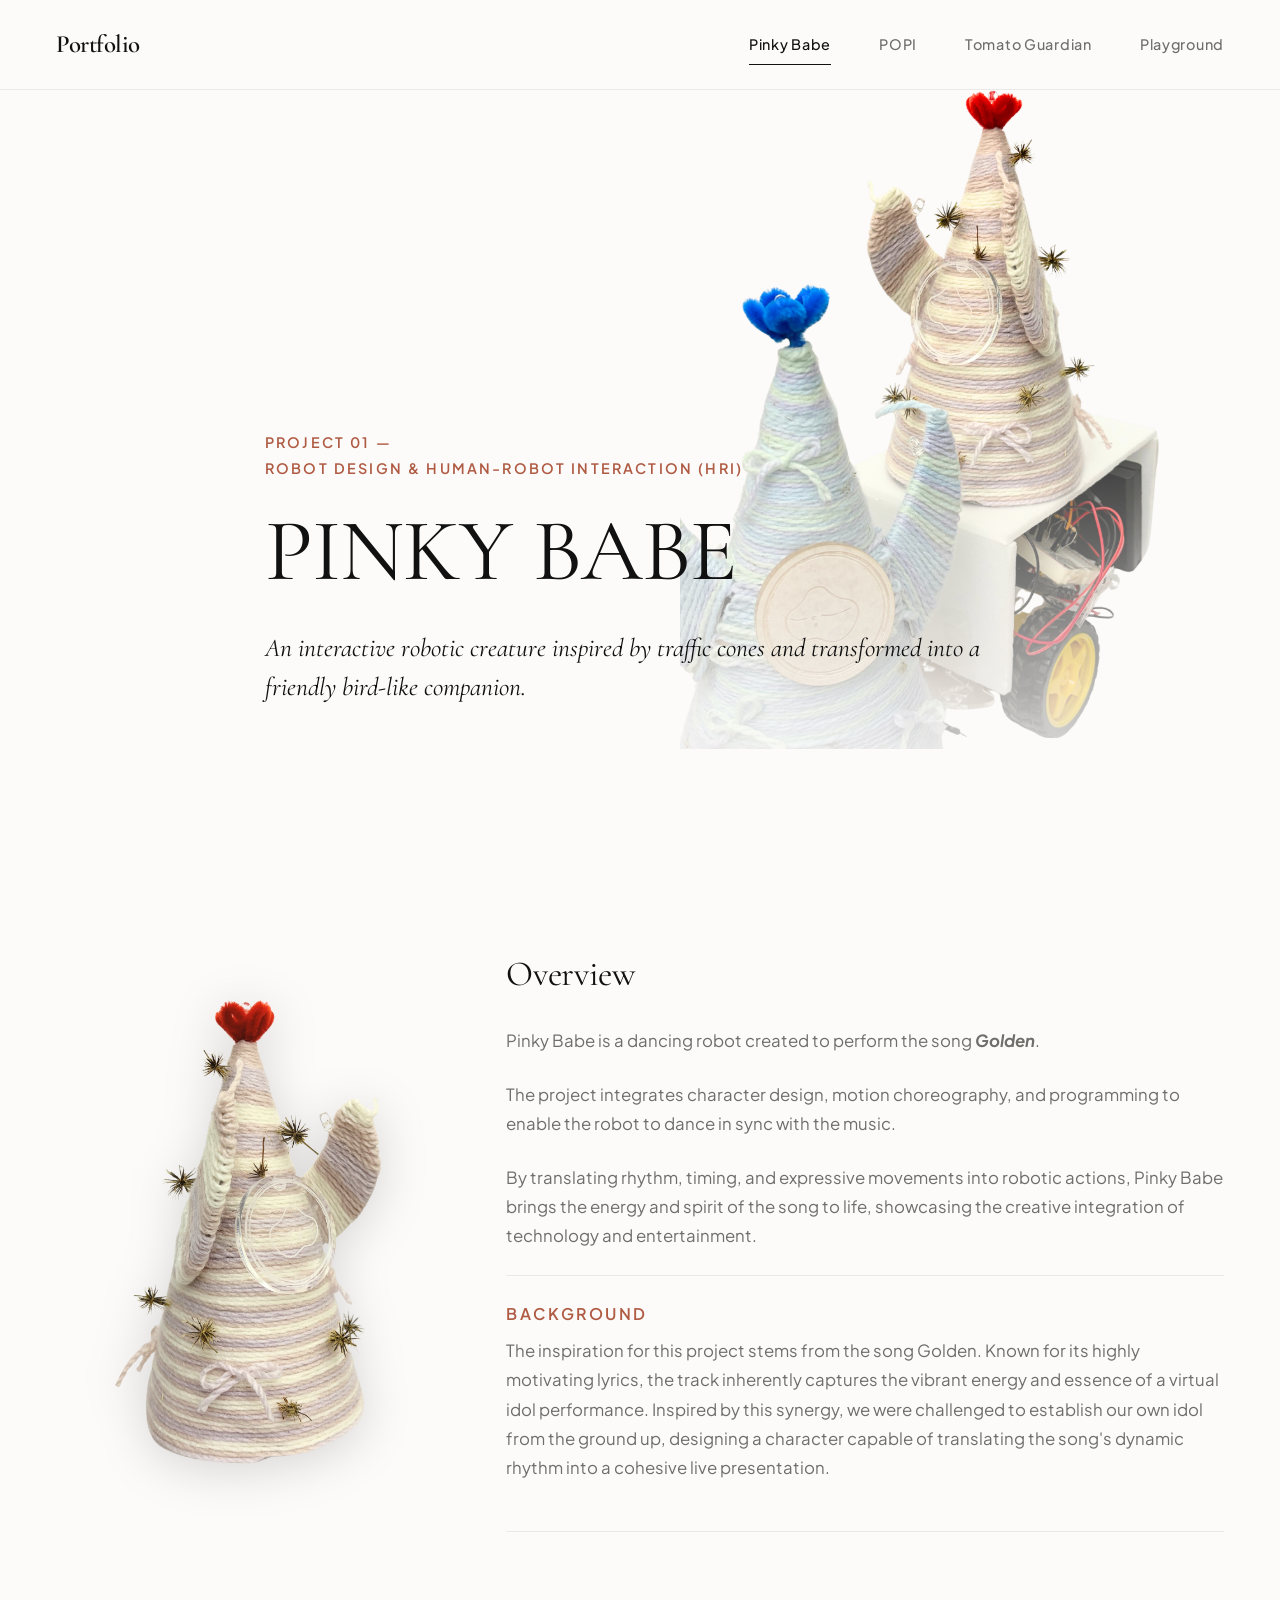
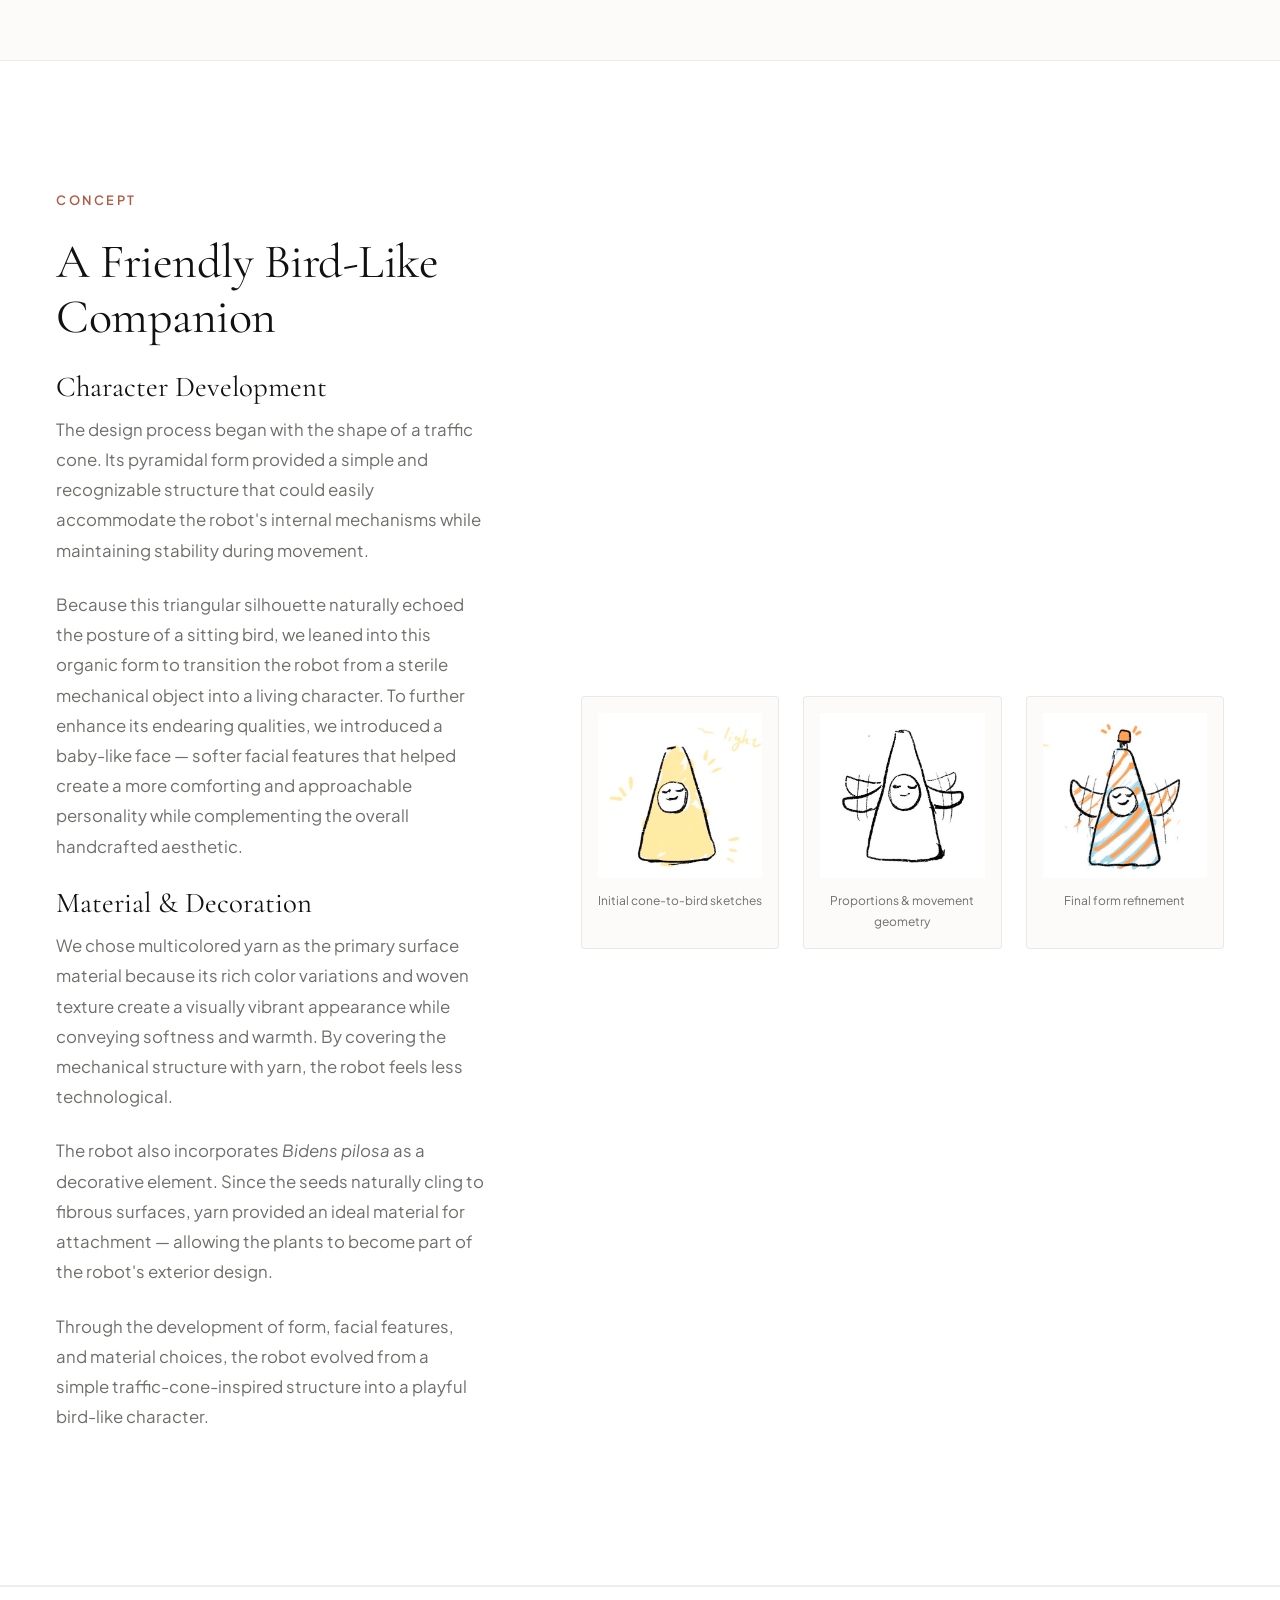
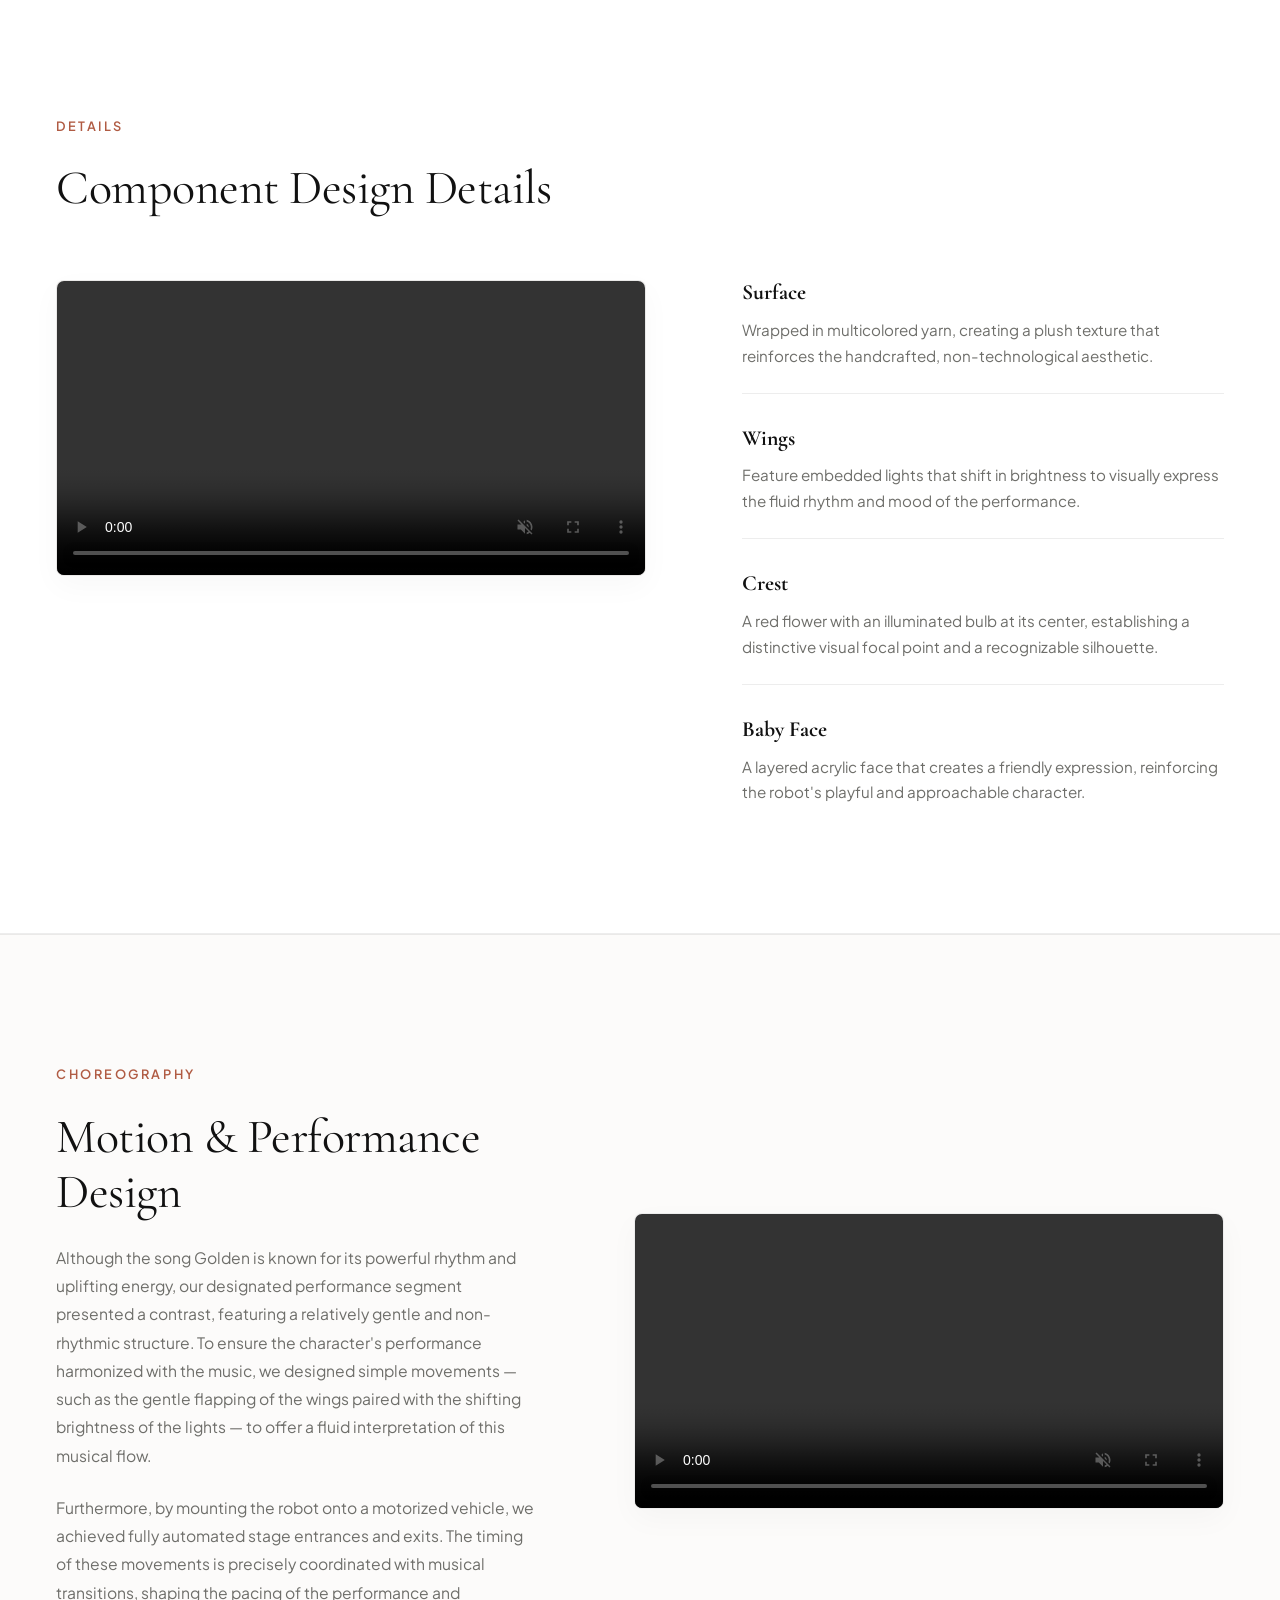
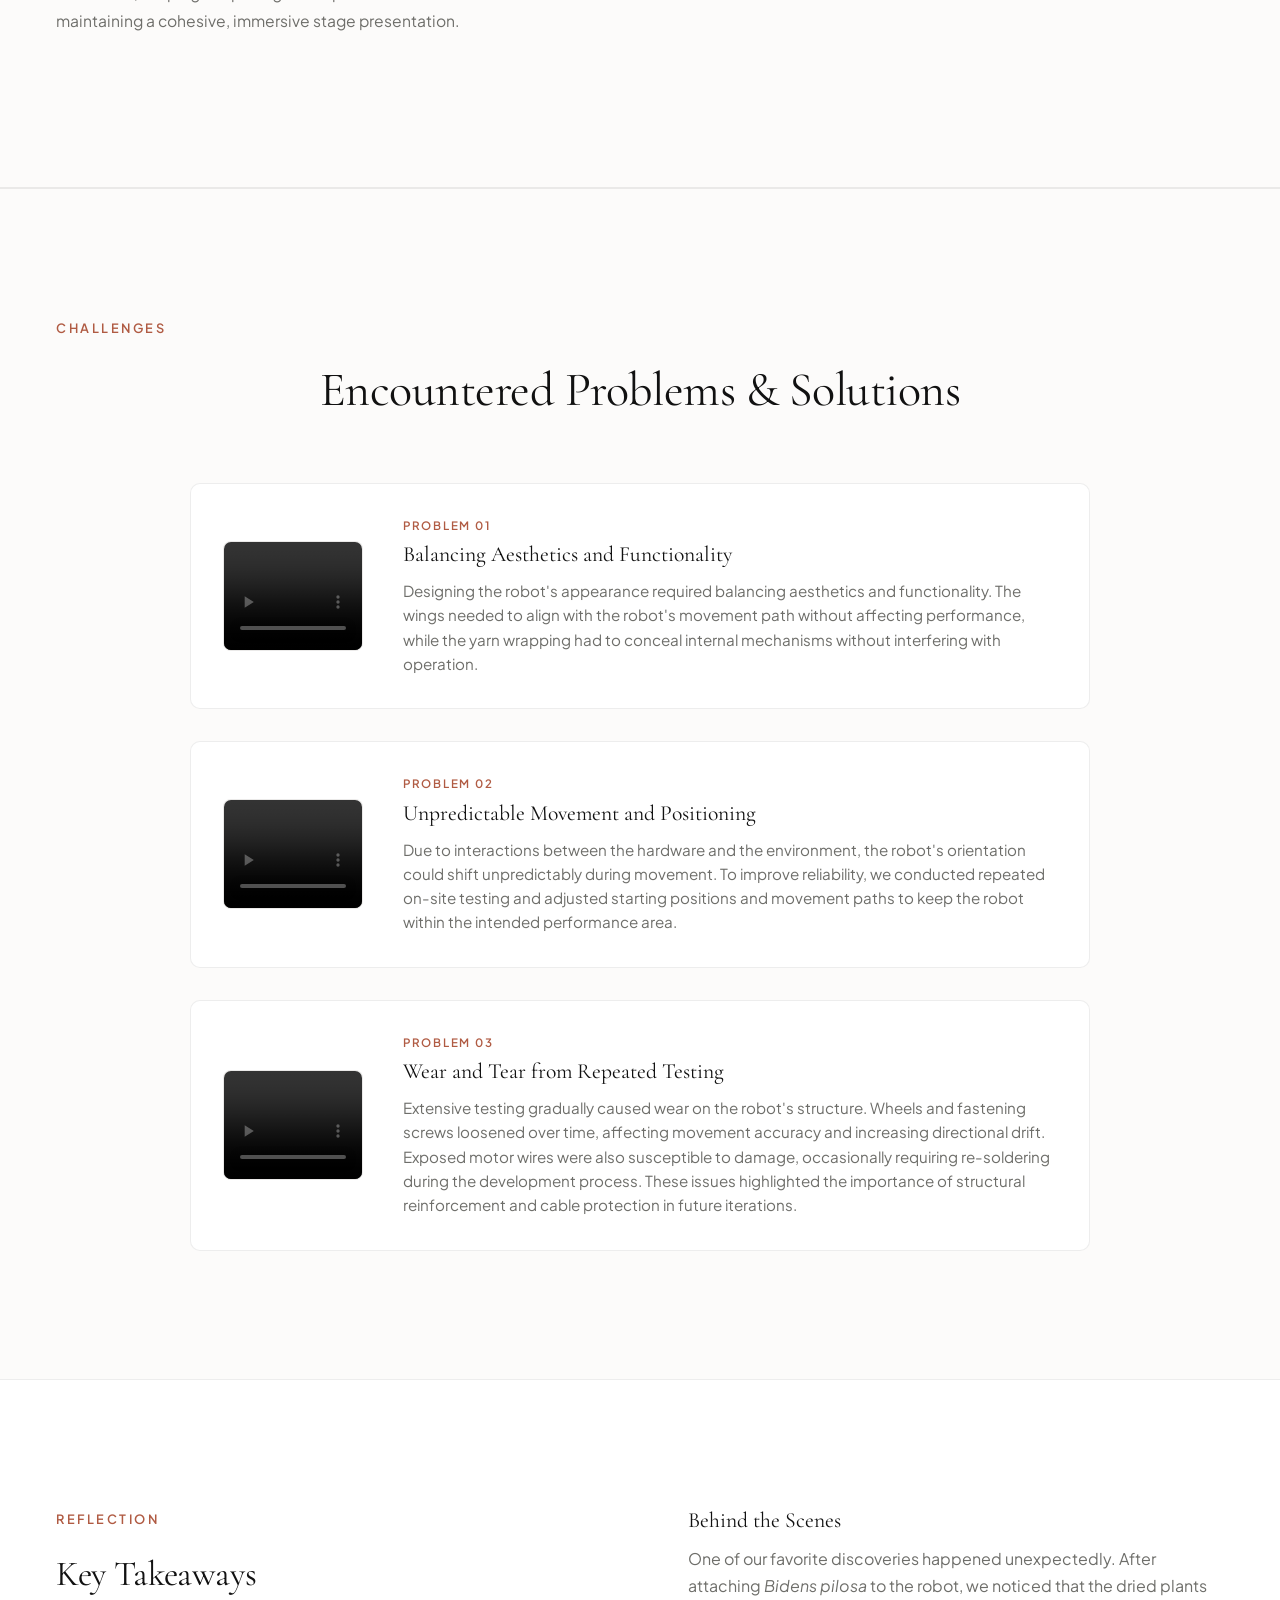
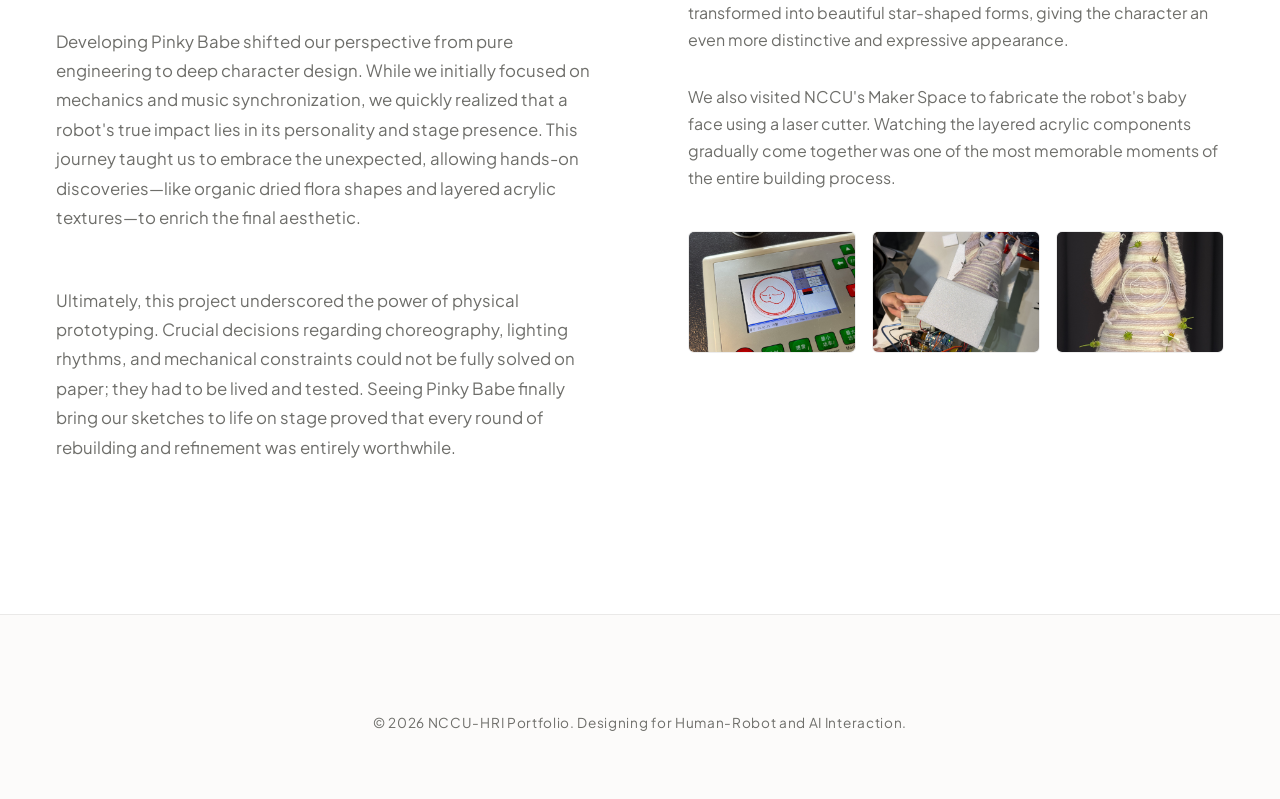
==== commit 7c4885a8: "style: update copy and replace incorrect image per latest design" ====
--- a/dp1.html
+++ b/dp1.html
@@ -120,7 +120,7 @@
 
             <div class="details-grid">
                 <div class="details-video-wrapper fade-in">
-                    <video src="img/DP1/1-2.MOV" controls loop autoplay muted></video>
+                    <video src="img/DP1/1-2.mov" controls loop autoplay muted></video>
                 </div>
                 <div class="details-content fade-in">
                     <div class="detail-item">
@@ -155,7 +155,7 @@
                     <p>Furthermore, by mounting the robot onto a motorized vehicle, we achieved fully automated stage entrances and exits. The timing of these movements is precisely coordinated with musical transitions, shaping the pacing of the performance and maintaining a cohesive, immersive stage presentation.</p>
                 </div>
                 <div class="motion-video-wrapper fade-in">
-                    <video src="img/DP1/final.MOV" controls loop autoplay muted></video>
+                    <video src="img/DP1/final.mov" controls loop autoplay muted></video>
                 </div>
             </div>
         </div>
@@ -212,16 +212,26 @@
         <div class="container">
             <div class="reflection-grid">
                 <div class="reflection-column fade-in">
-                    <span class="section-label">Conclusion</span>
+                    <span class="section-label">Reflection</span>
                     <h2 class="serif-font">Key Takeaways</h2>
-                    <p>Building a physical HRI project brought key insights into how audiences project empathy onto
-                        inanimate objects. When movement patterns match emotional cues, the robot's physical form
-                        transitions from a simple machine to a character with agency.</p>
+                    <p>
+                        Developing Pinky Babe shifted our perspective from pure engineering to deep character design. 
+                        While we initially focused on mechanics and music synchronization, we quickly realized that a robot's true impact lies in its personality and stage presence. 
+                        This journey taught us to embrace the unexpected, allowing hands-on discoveries—like organic dried flora shapes and layered acrylic textures—to enrich the final aesthetic.
+                    </p>
+                    <br>
+                    <p>
+                        Ultimately, this project underscored the power of physical prototyping. 
+                        Crucial decisions regarding choreography, lighting rhythms, and mechanical constraints could not be fully solved on paper; they had to be lived and tested. 
+                        Seeing Pinky Babe finally bring our sketches to life on stage proved that every round of rebuilding and refinement was entirely worthwhile.
+
+                    </p>
                 </div>
                 <div class="reflection-column fade-in">
                     <div class="reflection-block">
                         <h3 class="serif-font">Behind the Scenes</h3>
                         <p>One of our favorite discoveries happened unexpectedly. After attaching <em>Bidens pilosa</em> to the robot, we noticed that the dried plants transformed into beautiful star-shaped forms, giving the character an even more distinctive and expressive appearance.</p>
+                        <br>
                         <p>We also visited NCCU's Maker Space to fabricate the robot's baby face using a laser cutter. Watching the layered acrylic components gradually come together was one of the most memorable moments of the entire building process.</p>
                     </div>
                     <div class="reflection-img-row">
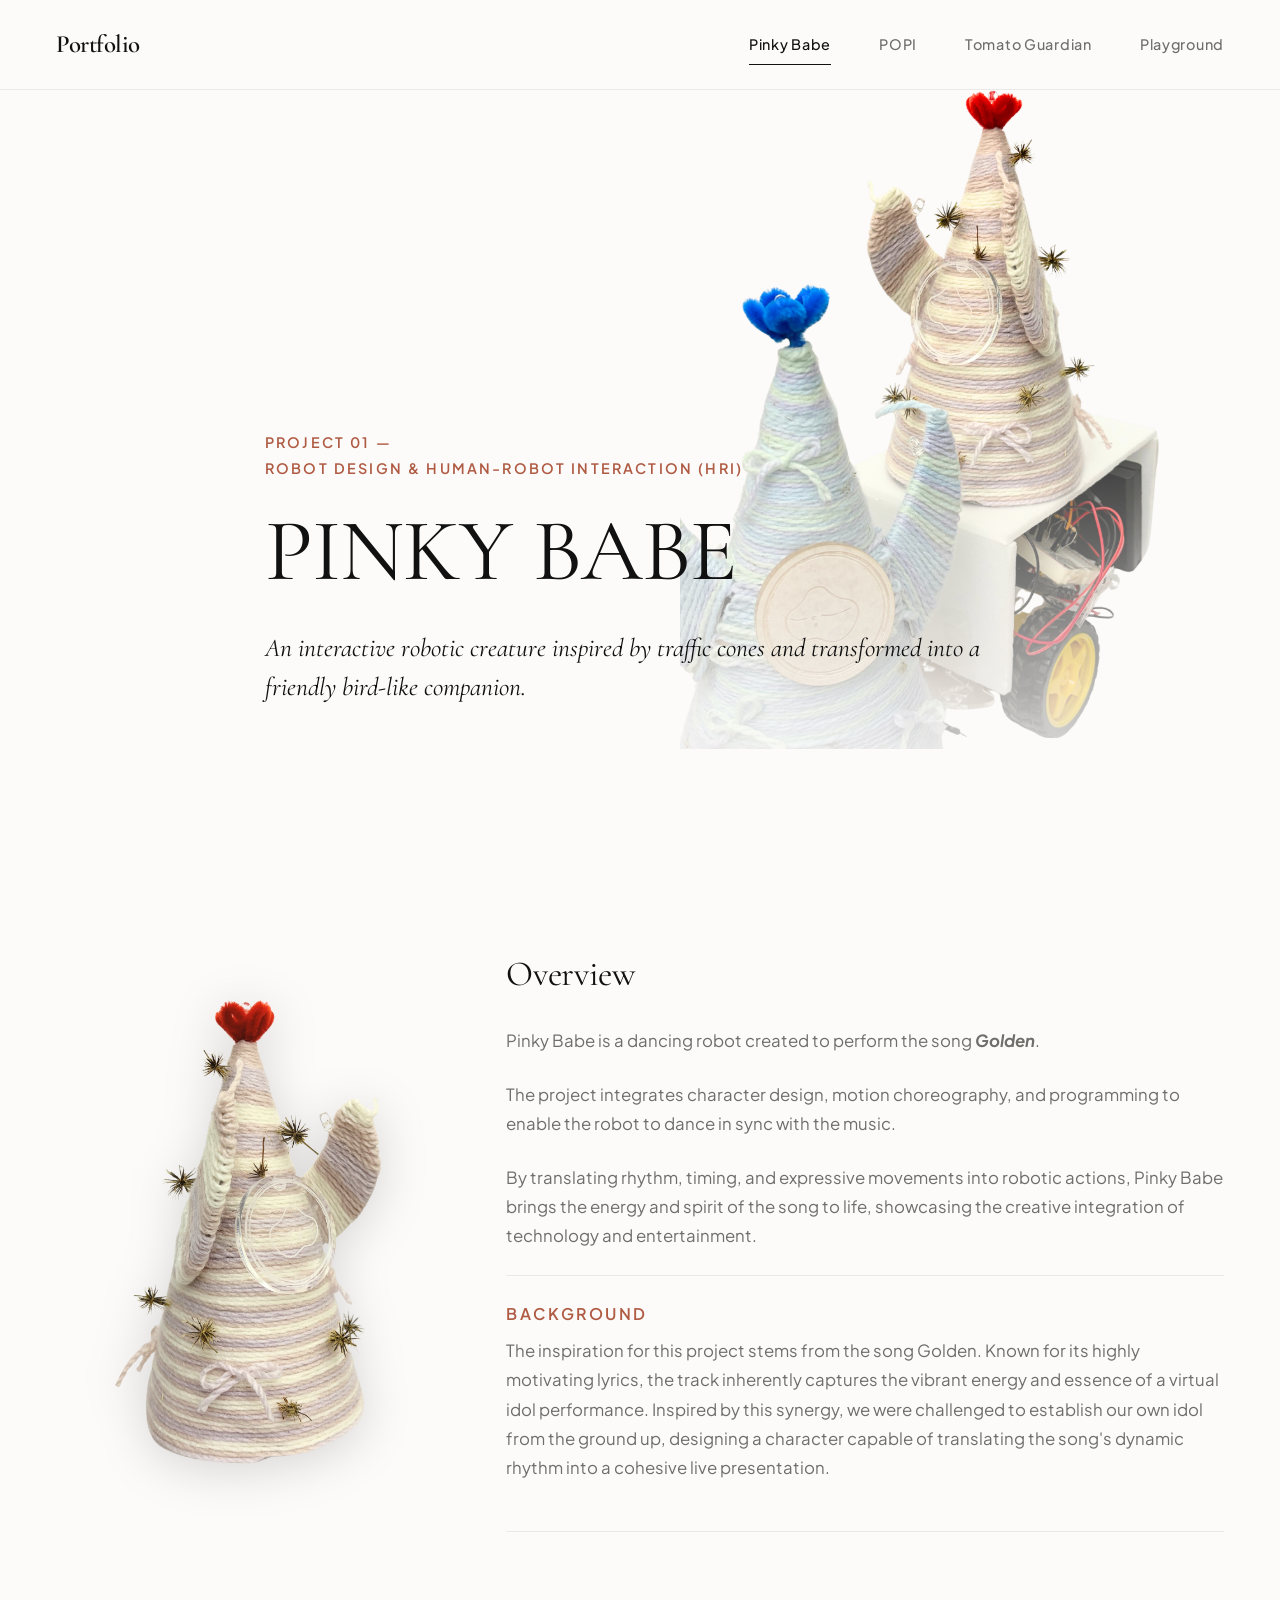
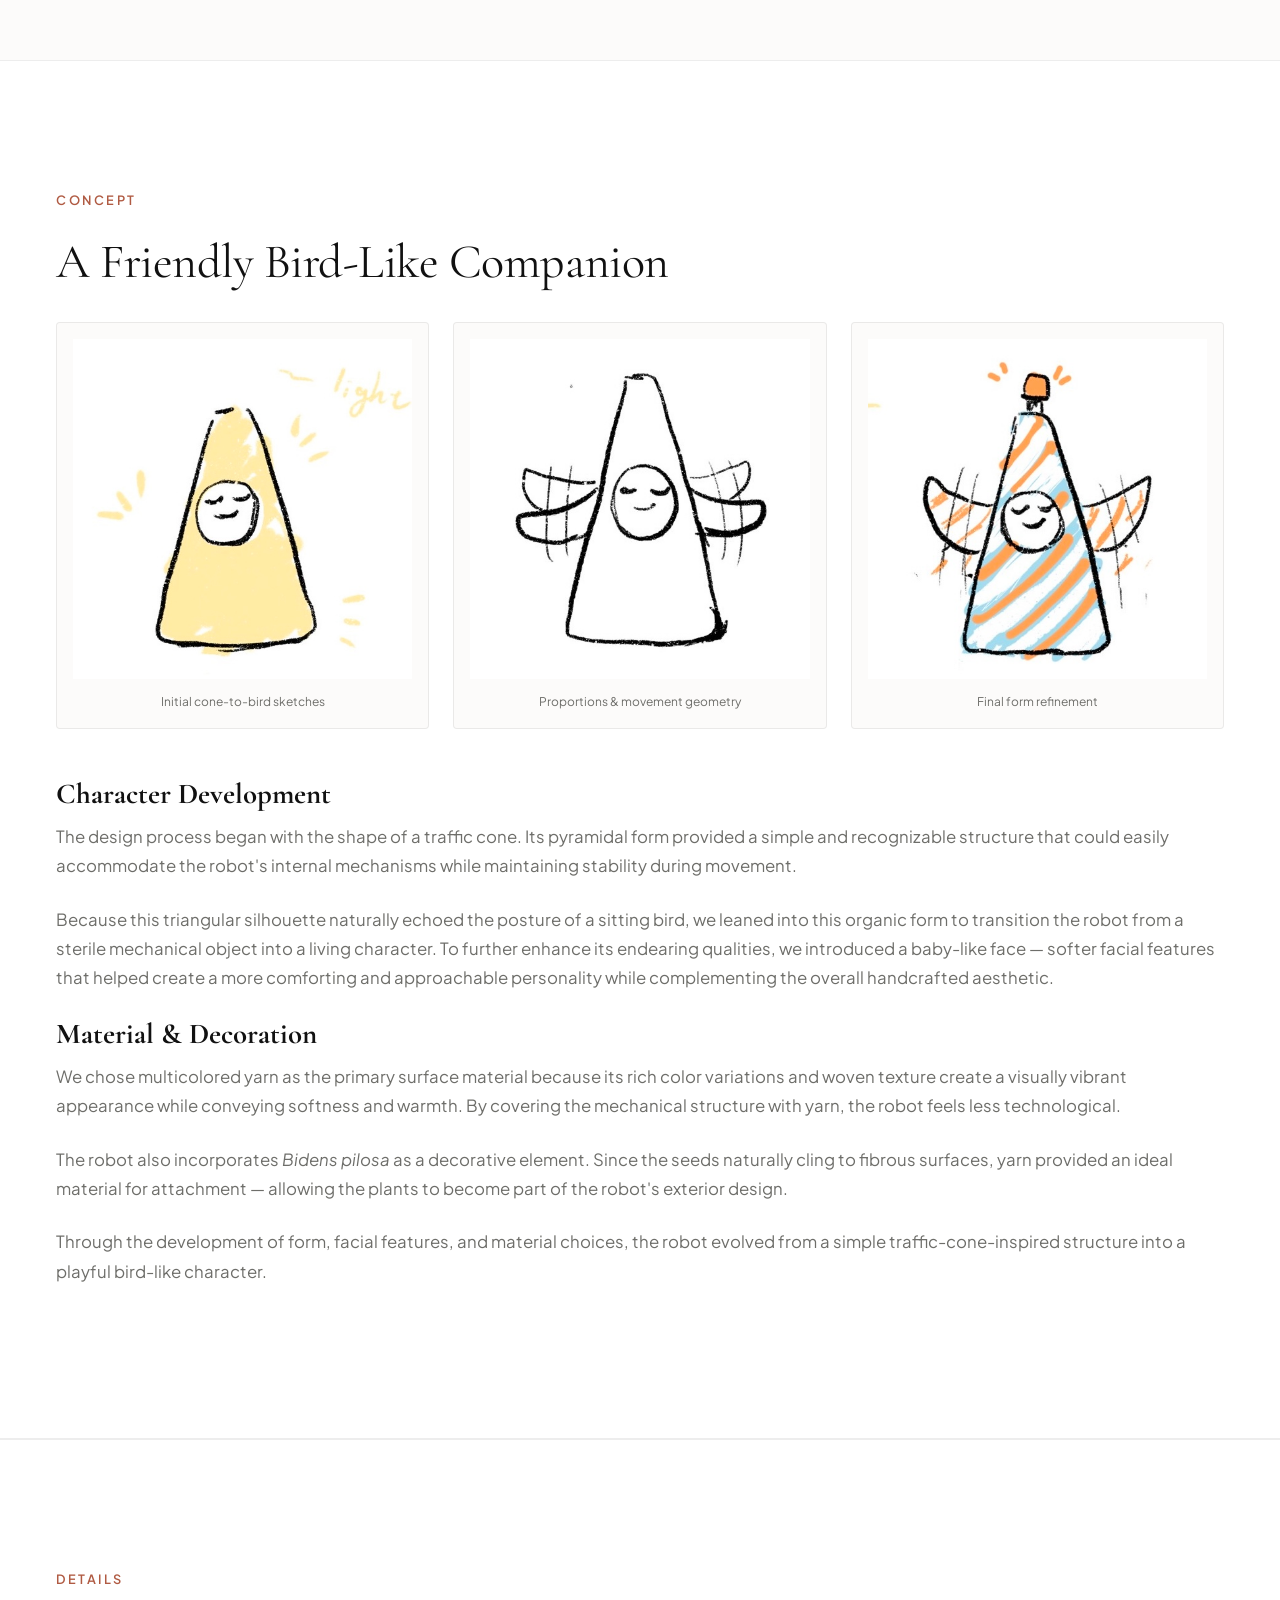
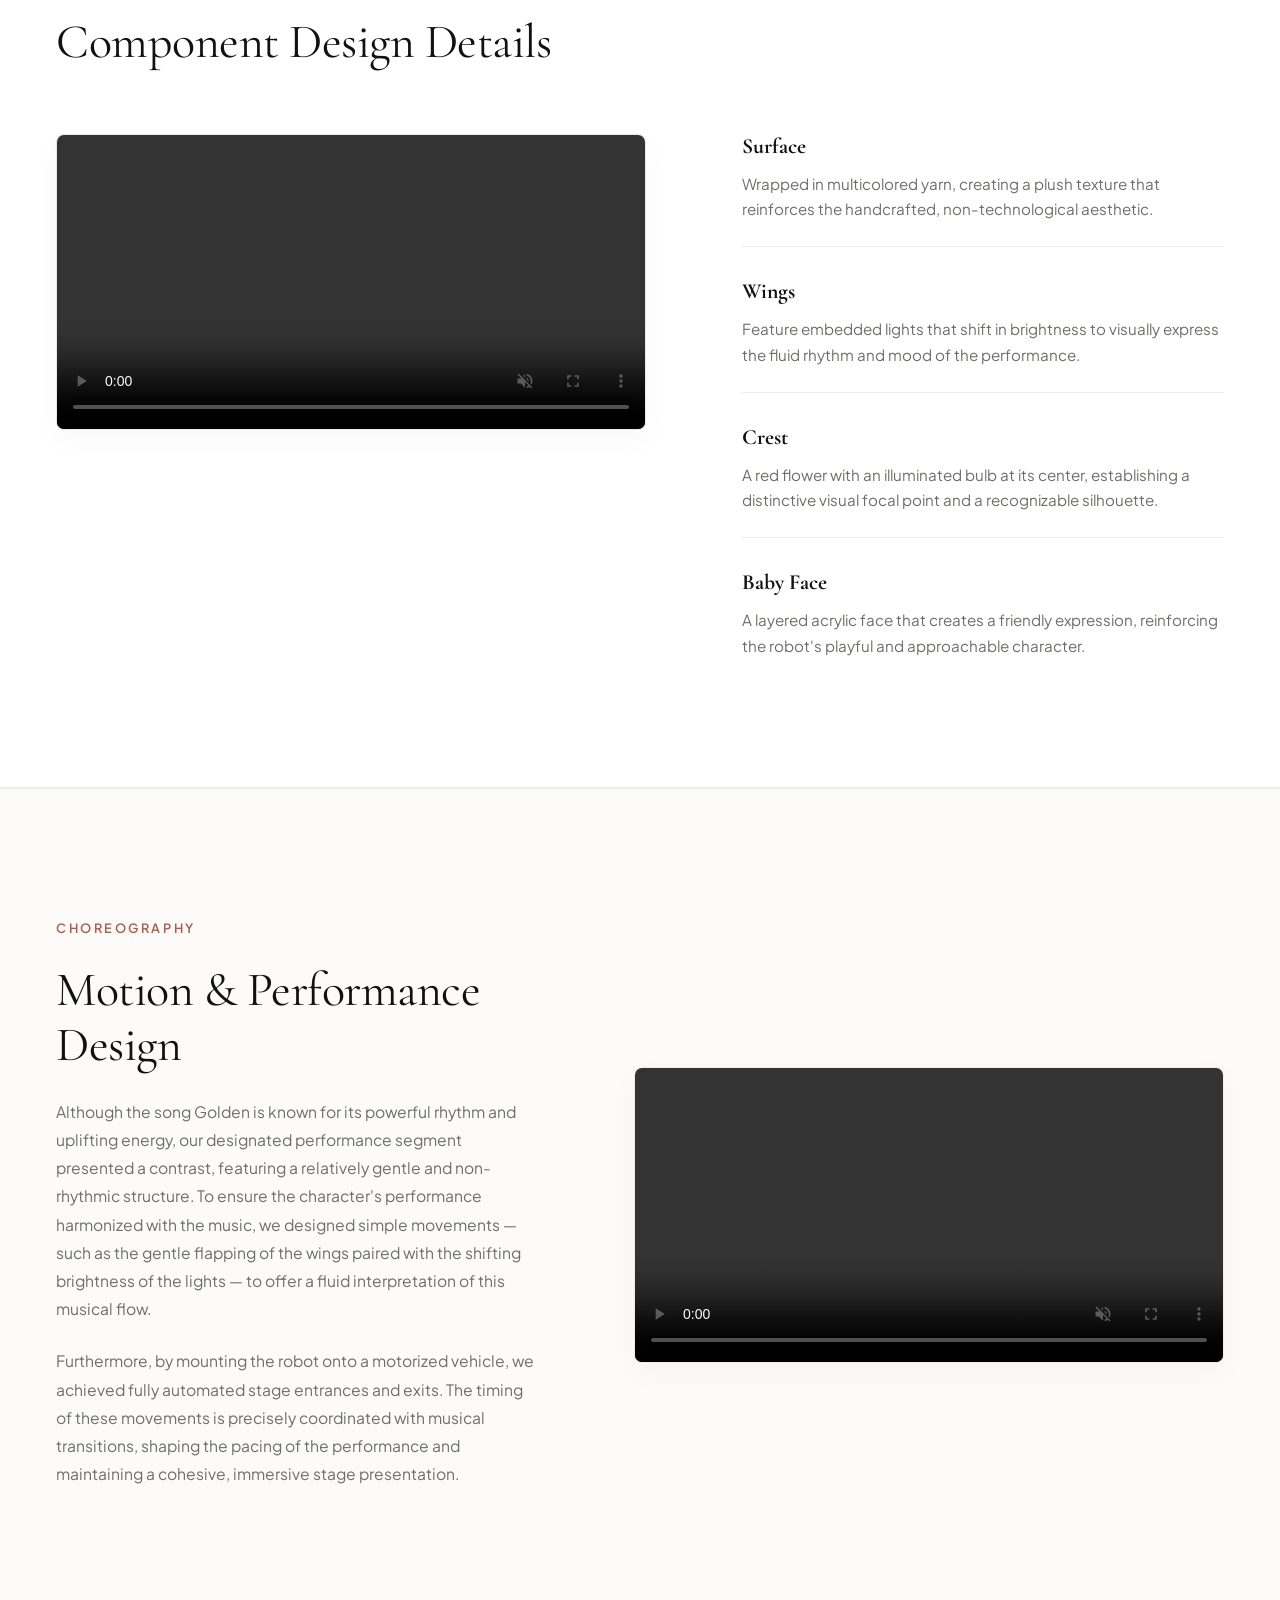
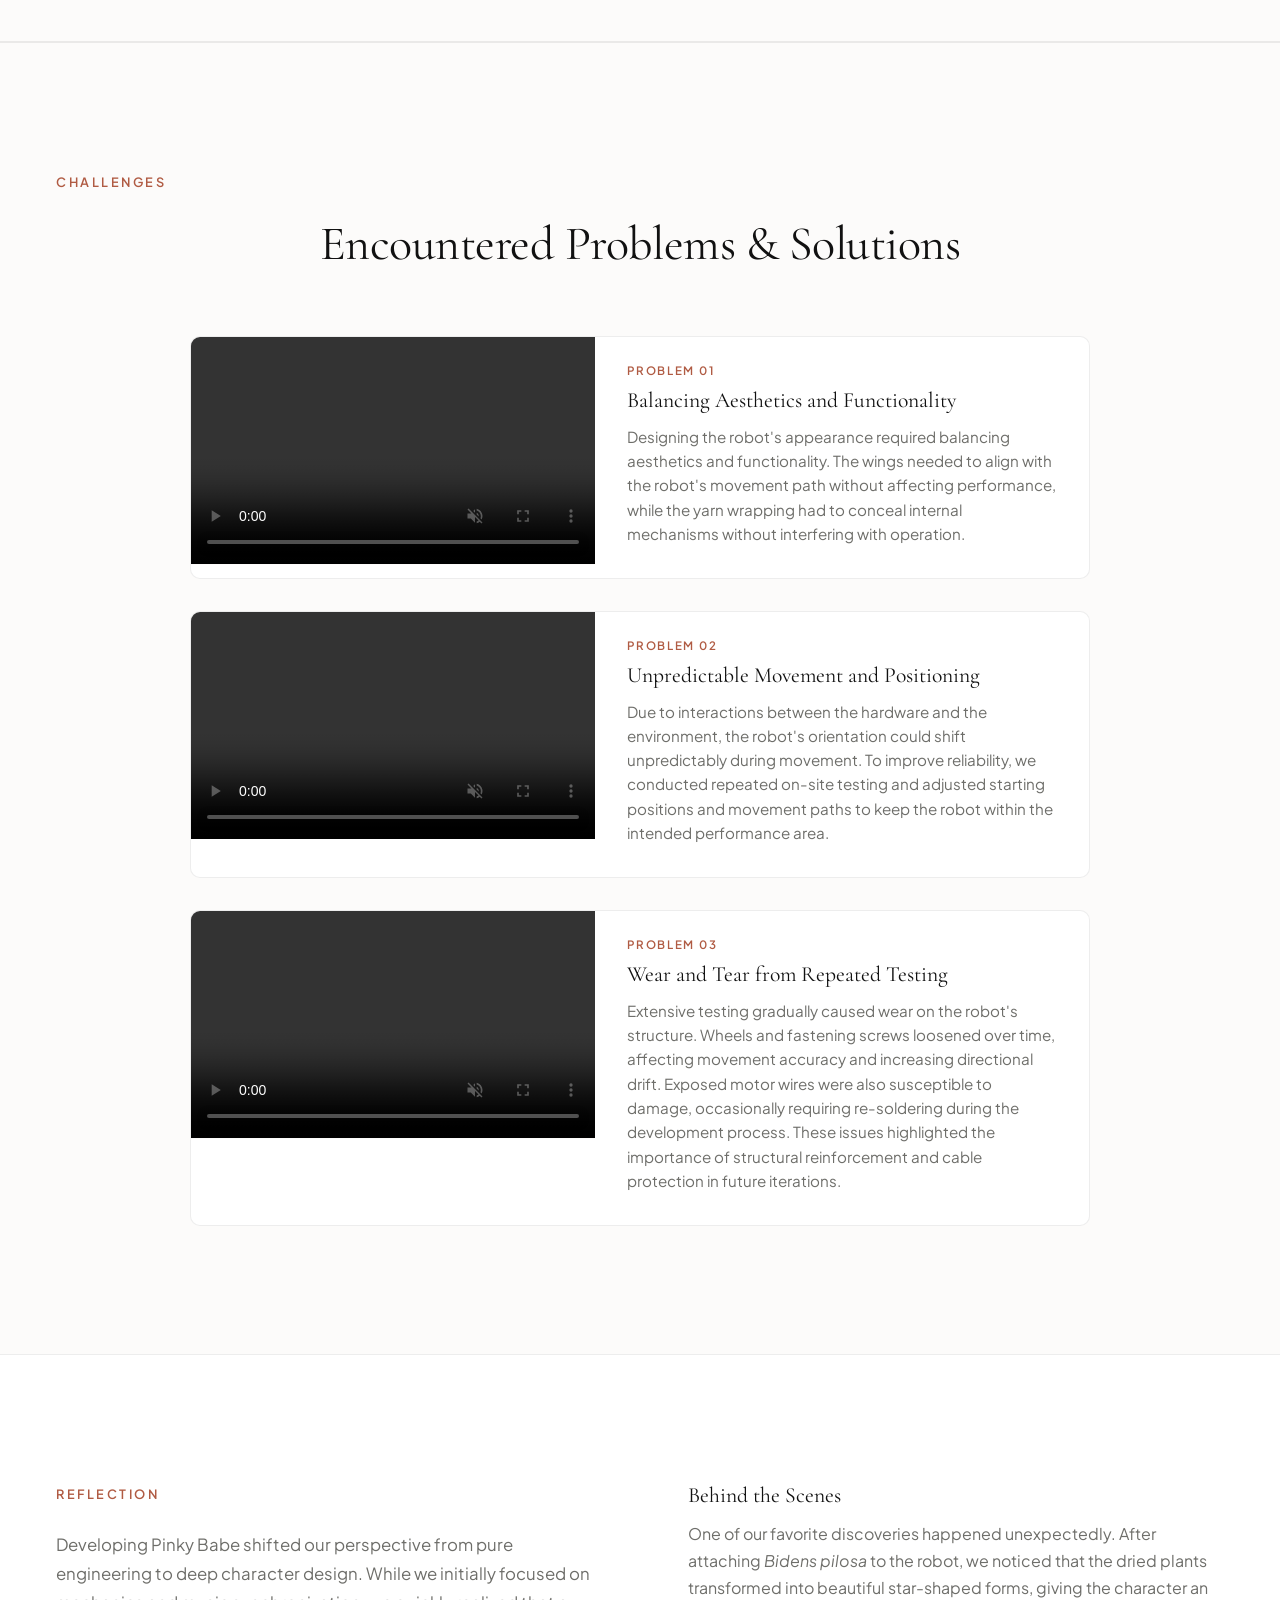
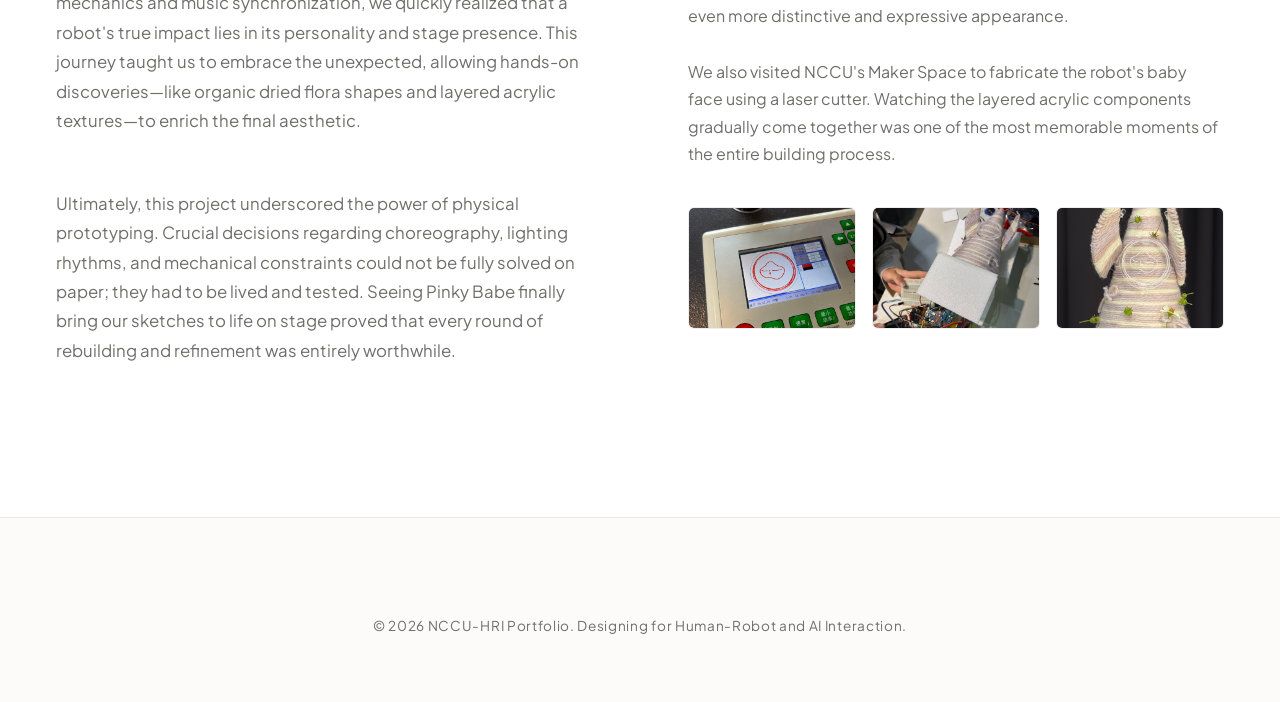
==== commit 9fe72fa6: "fix: adjust RWD layout and update dp2 page copy" ====
--- a/dp1.html
+++ b/dp1.html
@@ -82,32 +82,47 @@
     <!-- 3. Design Concept Section -->
     <section class="concept-section">
         <div class="container">
-            <div class="concept-grid">
-                <div class="concept-text fade-in">
-                    <span class="section-label">Concept</span>
-                    <h2 class="serif-font">A Friendly Bird-Like Companion</h2>
-                    <h3 class="serif-font" style="margin-bottom: 0.75rem; margin-top: 1.5rem;">Character Development</h3>
-                    <p>The design process began with the shape of a traffic cone. Its pyramidal form provided a simple and recognizable structure that could easily accommodate the robot's internal mechanisms while maintaining stability during movement.</p>
-                    <p>Because this triangular silhouette naturally echoed the posture of a sitting bird, we leaned into this organic form to transition the robot from a sterile mechanical object into a living character. To further enhance its endearing qualities, we introduced a baby-like face — softer facial features that helped create a more comforting and approachable personality while complementing the overall handcrafted aesthetic.</p>
-                    <h3 class="serif-font" style="margin-bottom: 0.75rem; margin-top: 1.5rem;">Material &amp; Decoration</h3>
-                    <p>We chose multicolored yarn as the primary surface material because its rich color variations and woven texture create a visually vibrant appearance while conveying softness and warmth. By covering the mechanical structure with yarn, the robot feels less technological.</p>
-                    <p>The robot also incorporates <em>Bidens pilosa</em> as a decorative element. Since the seeds naturally cling to fibrous surfaces, yarn provided an ideal material for attachment — allowing the plants to become part of the robot's exterior design.</p>
-                    <p>Through the development of form, facial features, and material choices, the robot evolved from a simple traffic-cone-inspired structure into a playful bird-like character.</p>
-                </div>
-                <div class="concept-visuals fade-in">
-                    <div class="concept-visual-card">
-                        <img src="img/DP1/sketch1.jpg" alt="Early sketch exploration">
-                        <div class="concept-visual-caption">Initial cone-to-bird sketches</div>
-                    </div>
-                    <div class="concept-visual-card">
-                        <img src="img/DP1/sketch2.jpg" alt="Structural sketch details">
-                        <div class="concept-visual-caption">Proportions & movement geometry</div>
-                    </div>
-                    <div class="concept-visual-card">
-                        <img src="img/DP1/sketch 3.jpg" alt="Final sketch refinement">
-                        <div class="concept-visual-caption">Final form refinement</div>
-                    </div>
-                </div>
+            <div class="fade-in">
+                <span class="section-label">Concept</span>
+                <h2 class="serif-font">A Friendly Bird-Like Companion</h2>
+            </div>
+
+            <div class="concept-photos-row fade-in">
+                <div class="concept-visual-card">
+                    <img src="img/DP1/sketch1.jpg" alt="Early sketch exploration">
+                    <div class="concept-visual-caption">Initial cone-to-bird sketches</div>
+                </div>
+                <div class="concept-visual-card">
+                    <img src="img/DP1/sketch2.jpg" alt="Structural sketch details">
+                    <div class="concept-visual-caption">Proportions &amp; movement geometry</div>
+                </div>
+                <div class="concept-visual-card">
+                    <img src="img/DP1/sketch 3.jpg" alt="Final sketch refinement">
+                    <div class="concept-visual-caption">Final form refinement</div>
+                </div>
+            </div>
+
+            <div class="concept-text-block fade-in">
+                <h3 class="serif-font" style="margin-bottom: 0.75rem; margin-top: 1.5rem;"><b>Character Development</b></h3>
+                <p>
+                    The design process began with the shape of a traffic cone. Its pyramidal form provided a simple and recognizable structure that could easily accommodate the robot's internal mechanisms while maintaining stability during movement.
+                </p>
+                <p>
+                    Because this triangular silhouette naturally echoed the posture of a sitting bird, we leaned into this organic form to transition the robot from a sterile mechanical object into a living character. 
+                    To further enhance its endearing qualities, we introduced a baby-like face — softer facial features that helped create a more comforting and approachable personality while complementing the overall handcrafted aesthetic.
+                </p>
+                <h3 class="serif-font" style="margin-bottom: 0.75rem; margin-top: 1.5rem;"><b>Material &amp; Decoration</b></h3>
+                <p>
+                    We chose multicolored yarn as the primary surface material because its rich color variations and woven texture create a visually vibrant appearance while conveying softness and warmth. 
+                    By covering the mechanical structure with yarn, the robot feels less technological.
+                </p>
+                <p>
+                    The robot also incorporates <em>Bidens pilosa</em> as a decorative element. 
+                    Since the seeds naturally cling to fibrous surfaces, yarn provided an ideal material for attachment — allowing the plants to become part of the robot's exterior design.
+                </p>
+                <p>
+                    Through the development of form, facial features, and material choices, the robot evolved from a simple traffic-cone-inspired structure into a playful bird-like character.
+                </p>
             </div>
         </div>
     </section>
@@ -213,7 +228,7 @@
             <div class="reflection-grid">
                 <div class="reflection-column fade-in">
                     <span class="section-label">Reflection</span>
-                    <h2 class="serif-font">Key Takeaways</h2>
+                    <!-- <h2 class="serif-font">Key Takeaways</h2> -->
                     <p>
                         Developing Pinky Babe shifted our perspective from pure engineering to deep character design. 
                         While we initially focused on mechanics and music synchronization, we quickly realized that a robot's true impact lies in its personality and stage presence. 
--- a/styles.css
+++ b/styles.css
@@ -685,6 +685,18 @@
     margin-top: 0.75rem;
 }
 
+/* Concept section — stacked layout (photos then text) */
+.concept-photos-row {
+    display: grid;
+    grid-template-columns: repeat(3, 1fr);
+    gap: 1.5rem;
+    margin: 2rem 0 3rem;
+}
+
+.concept-text-block {
+    width: 100%;
+}
+
 /* 4. Design Process (Timeline Layout) */
 .process-section {
     padding: 8rem 0;
@@ -984,6 +996,10 @@
     display: grid;
     grid-template-columns: 1fr 1fr;
     gap: 6rem;
+}
+
+.reflection-full {
+    max-width: 860px;
 }
 
 .reflection-column h2 {
@@ -1569,8 +1585,17 @@
         grid-template-columns: repeat(2, 1fr);
         gap: 3rem 2rem;
     }
+    .features-grid.four-cards {
+        grid-template-columns: repeat(2, 1fr);
+    }
+    .concept-photos-row {
+        grid-template-columns: repeat(2, 1fr);
+    }
     .playground-masonry, .masonry-gallery {
         column-count: 2;
+    }
+    .problem-image-wrapper {
+        width: 50%;
     }
 }
 
@@ -1648,6 +1673,27 @@
         grid-template-columns: 1fr;
     }
 
+    .concept-photos-row {
+        grid-template-columns: 1fr;
+    }
+
+    .concept-text-block {
+        width: 100%;
+    }
+
+    .reflection-img-row {
+        grid-template-columns: 1fr;
+        gap: 1rem;
+    }
+
+    .chatbot-container {
+        height: min(550px, 70vh);
+    }
+
+    .pg-lightbox-overlay {
+        padding: 1.5rem;
+    }
+
     .timeline::before {
         left: 2rem;
     }
@@ -1844,10 +1890,10 @@
     background-color: #ffffff;
     border: 1px solid var(--border-color);
     border-radius: 10px;
-    padding: 2rem;
-    display: flex;
-    align-items: center;
-    gap: 2.5rem;
+    overflow: hidden;
+    display: flex;
+    flex-direction: row;
+    align-items: flex-start;
     transition: all 0.4s cubic-bezier(0.16, 1, 0.3, 1);
 }
 
@@ -1859,11 +1905,9 @@
 
 .problem-image-wrapper {
     flex-shrink: 0;
-    width: 140px;
-    height: 110px;
+    width: 45%;
+    aspect-ratio: 16 / 9;
     overflow: hidden;
-    border-radius: 8px;
-    border: 1px solid var(--border-color);
     background-color: var(--bg-color);
 }
 
@@ -1883,6 +1927,7 @@
 
 .problem-content {
     flex-grow: 1;
+    padding: 1.5rem 2rem 2rem;
 }
 
 .problem-content .problem-num {
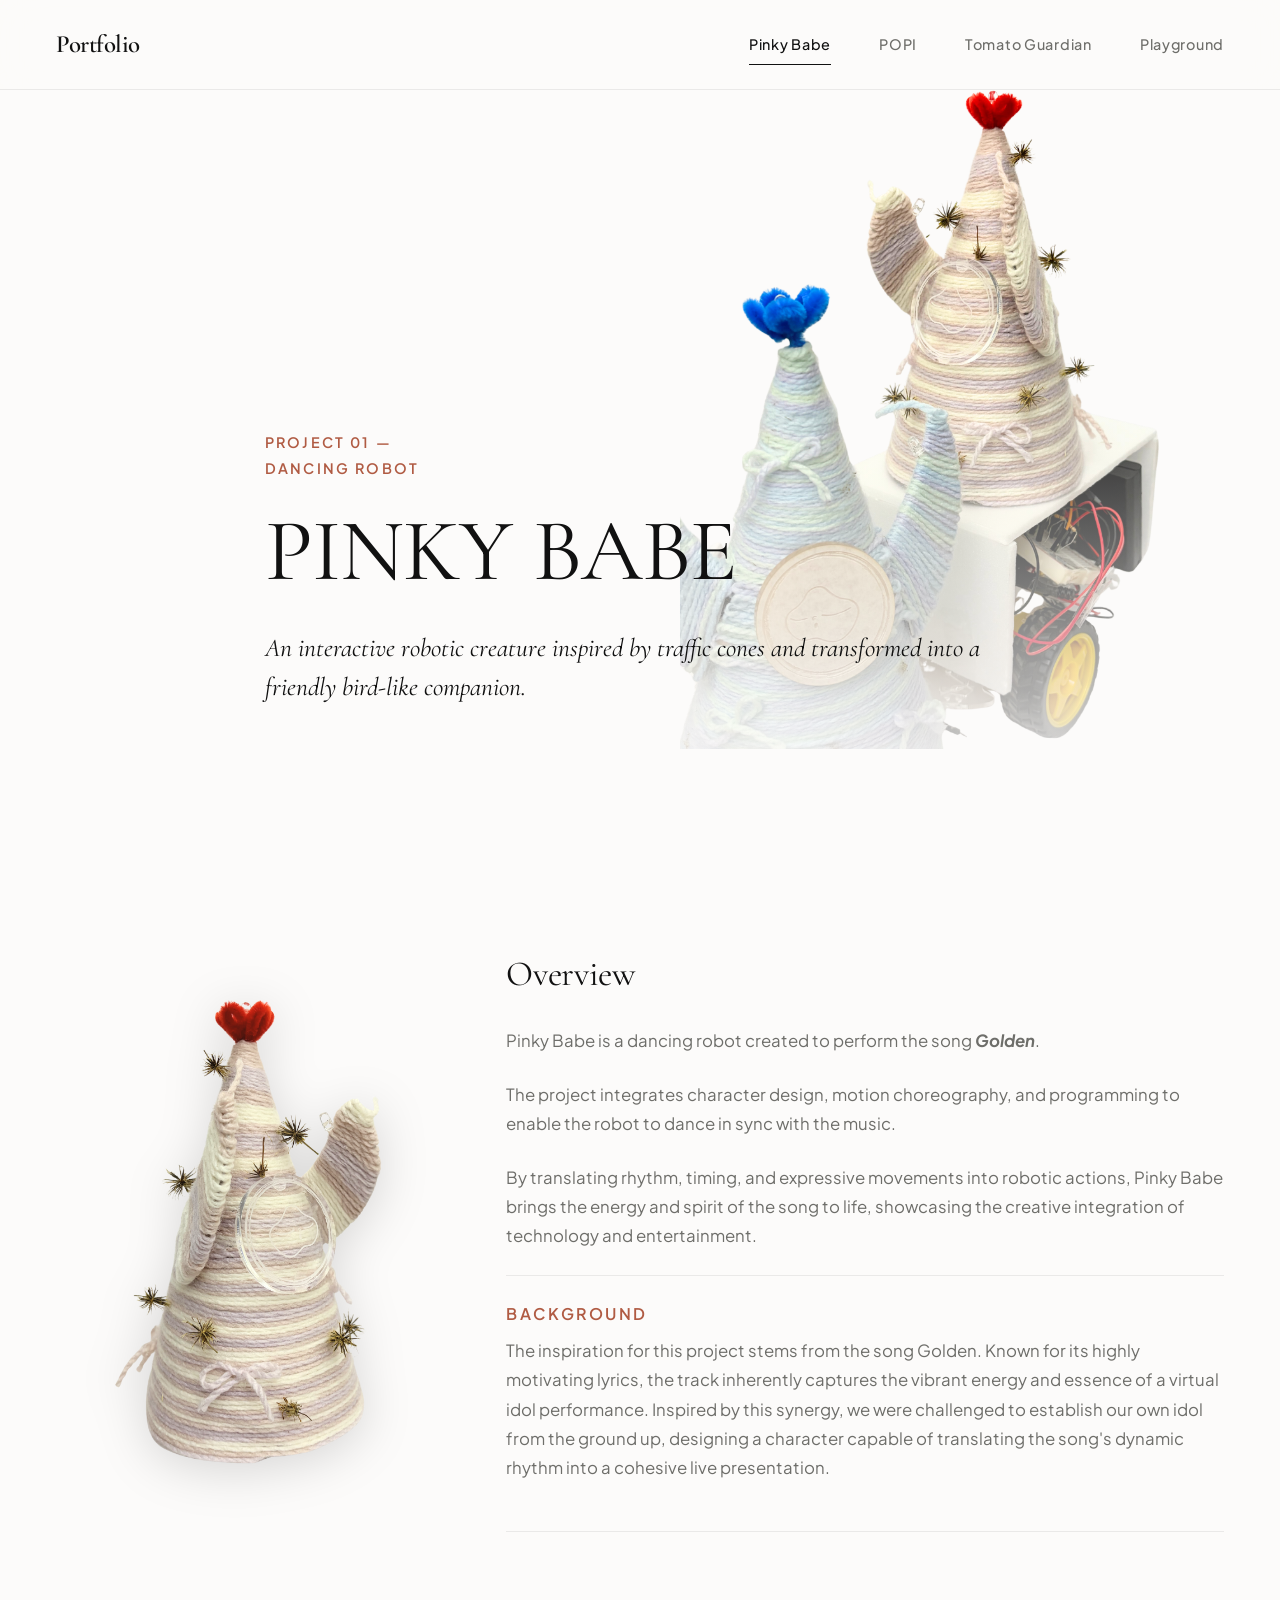
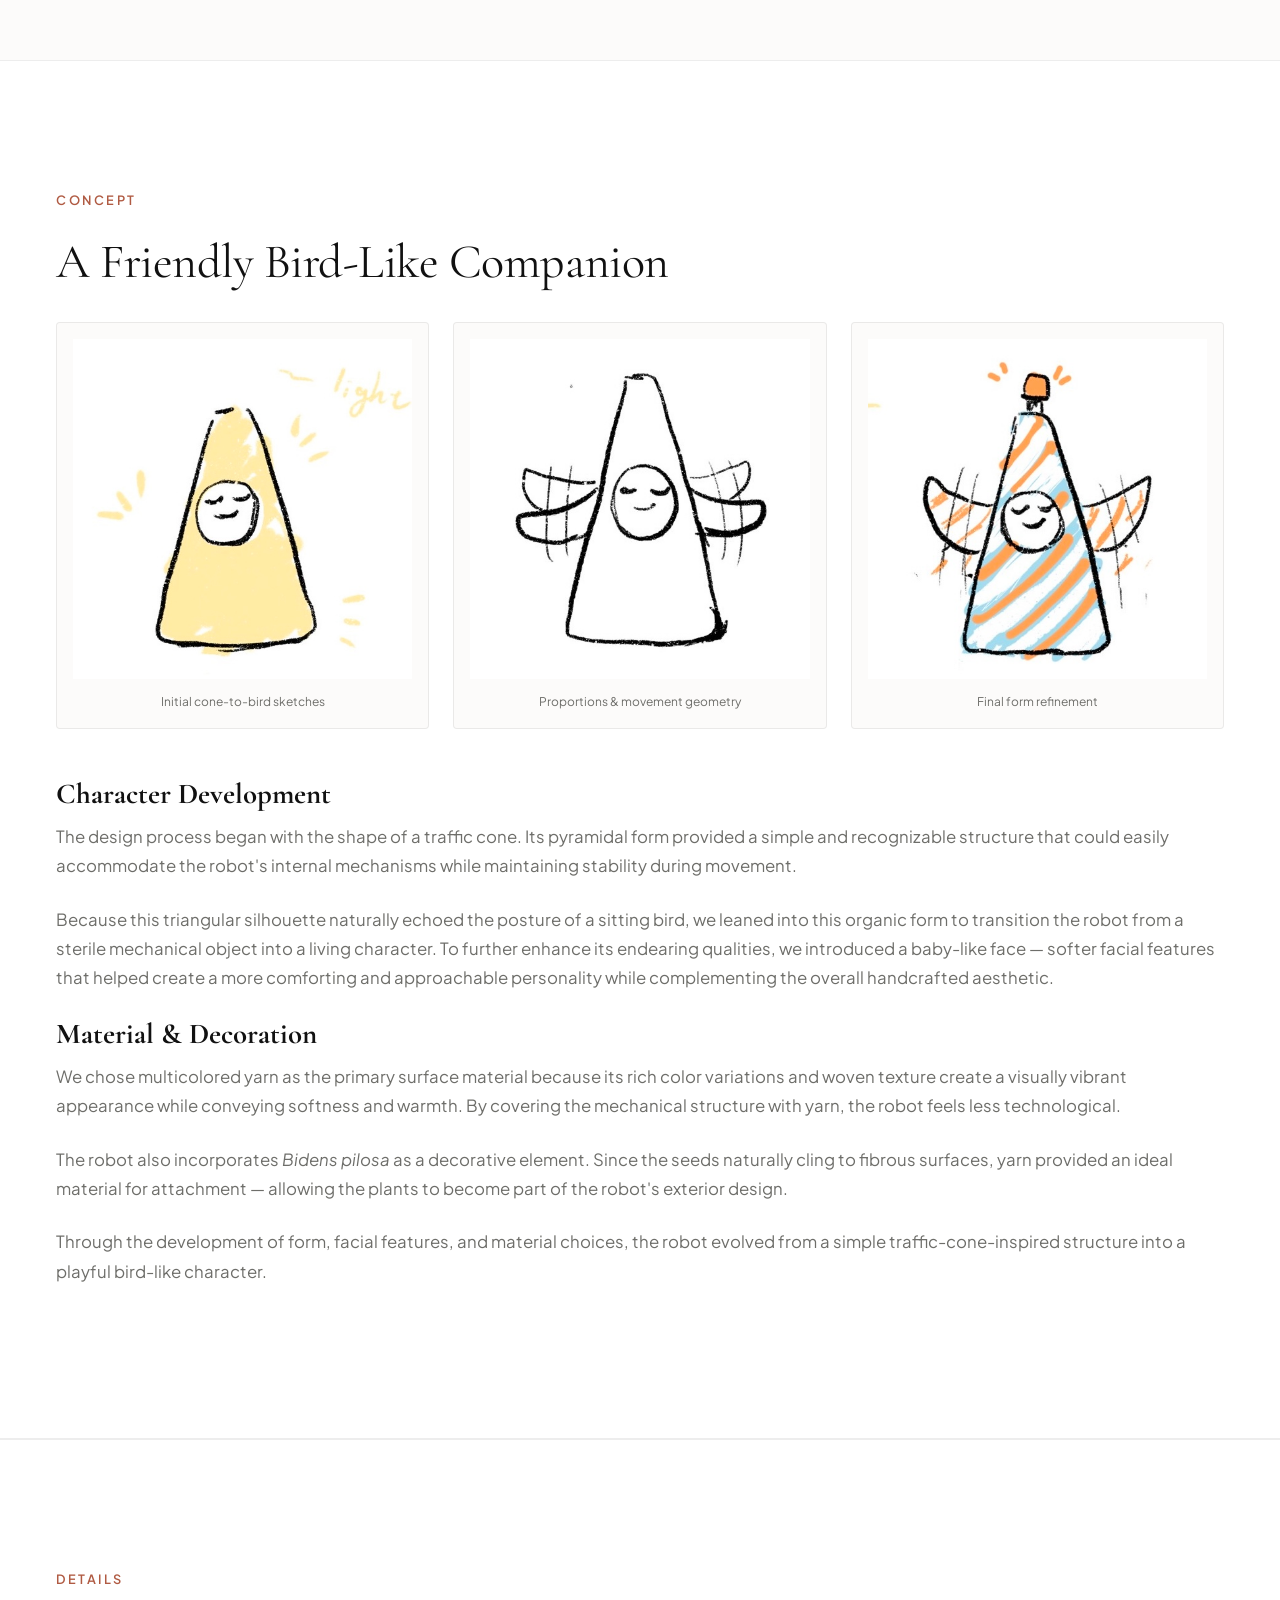
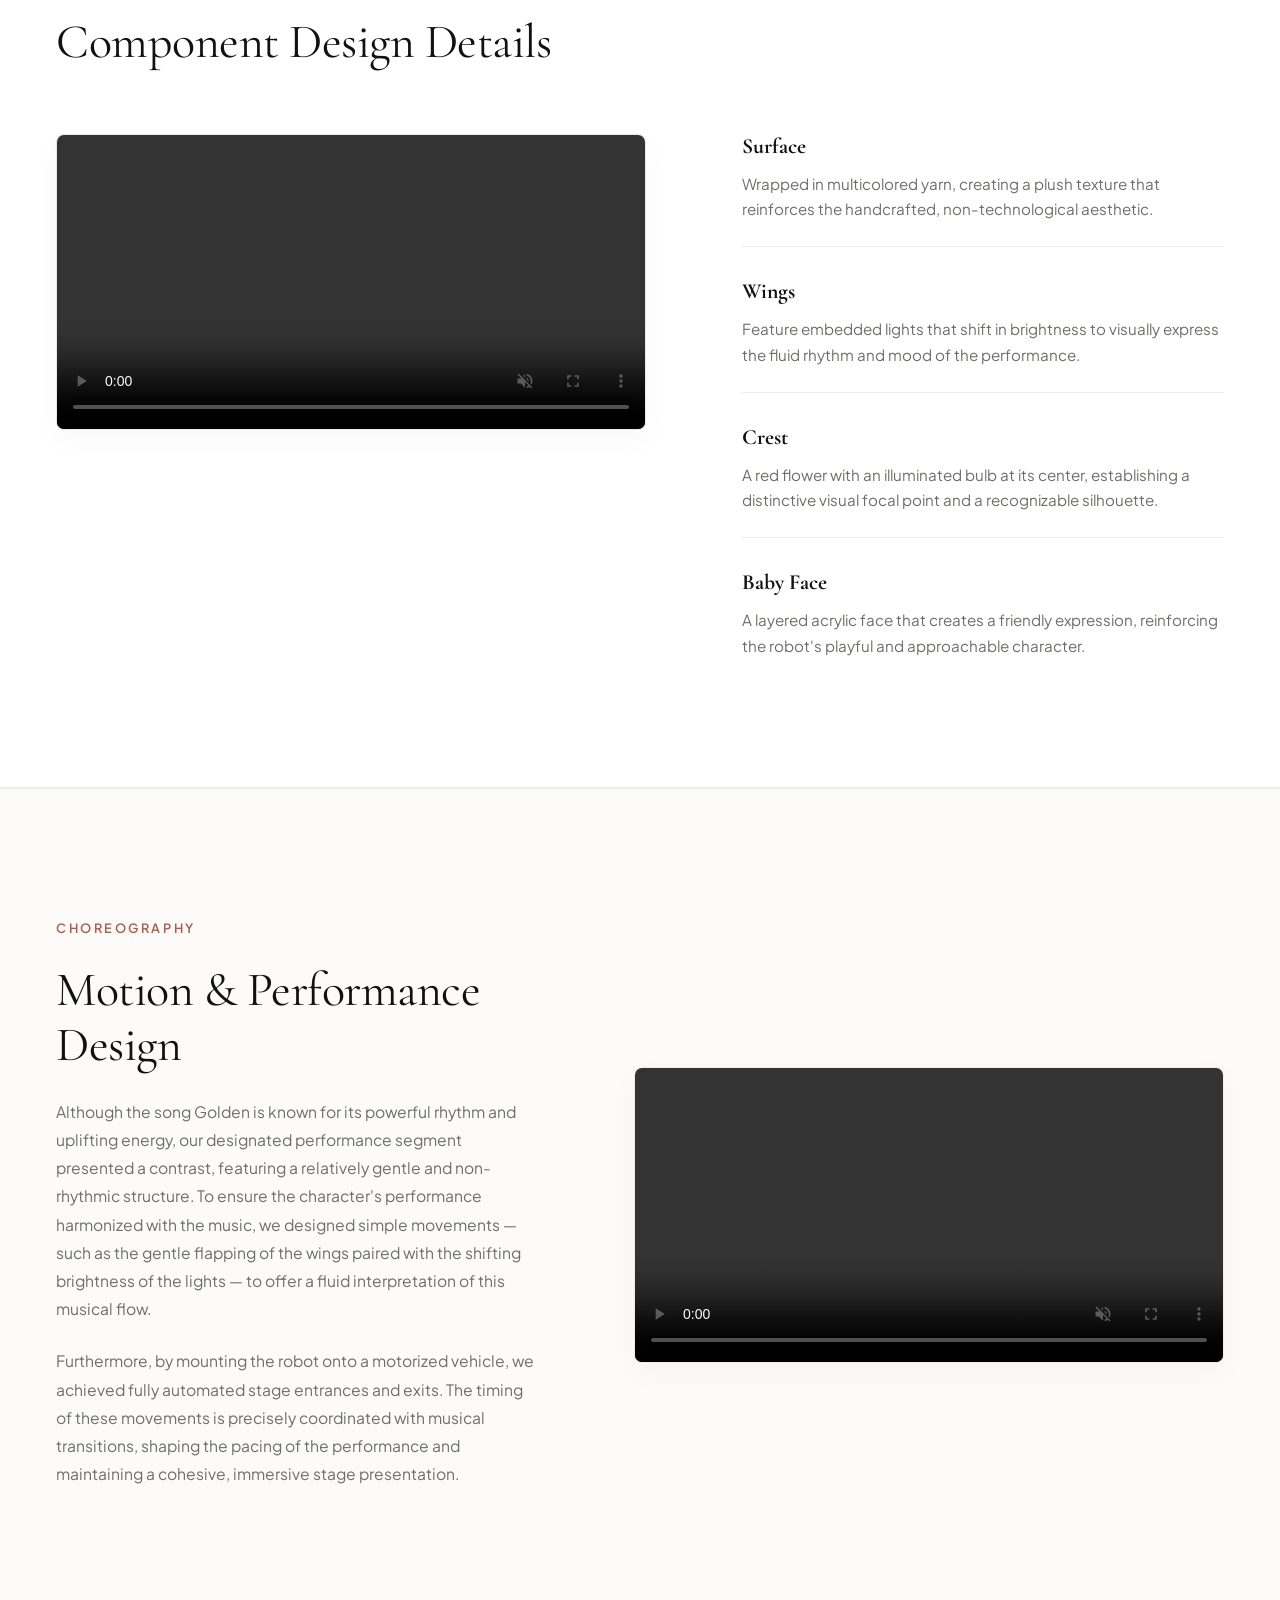
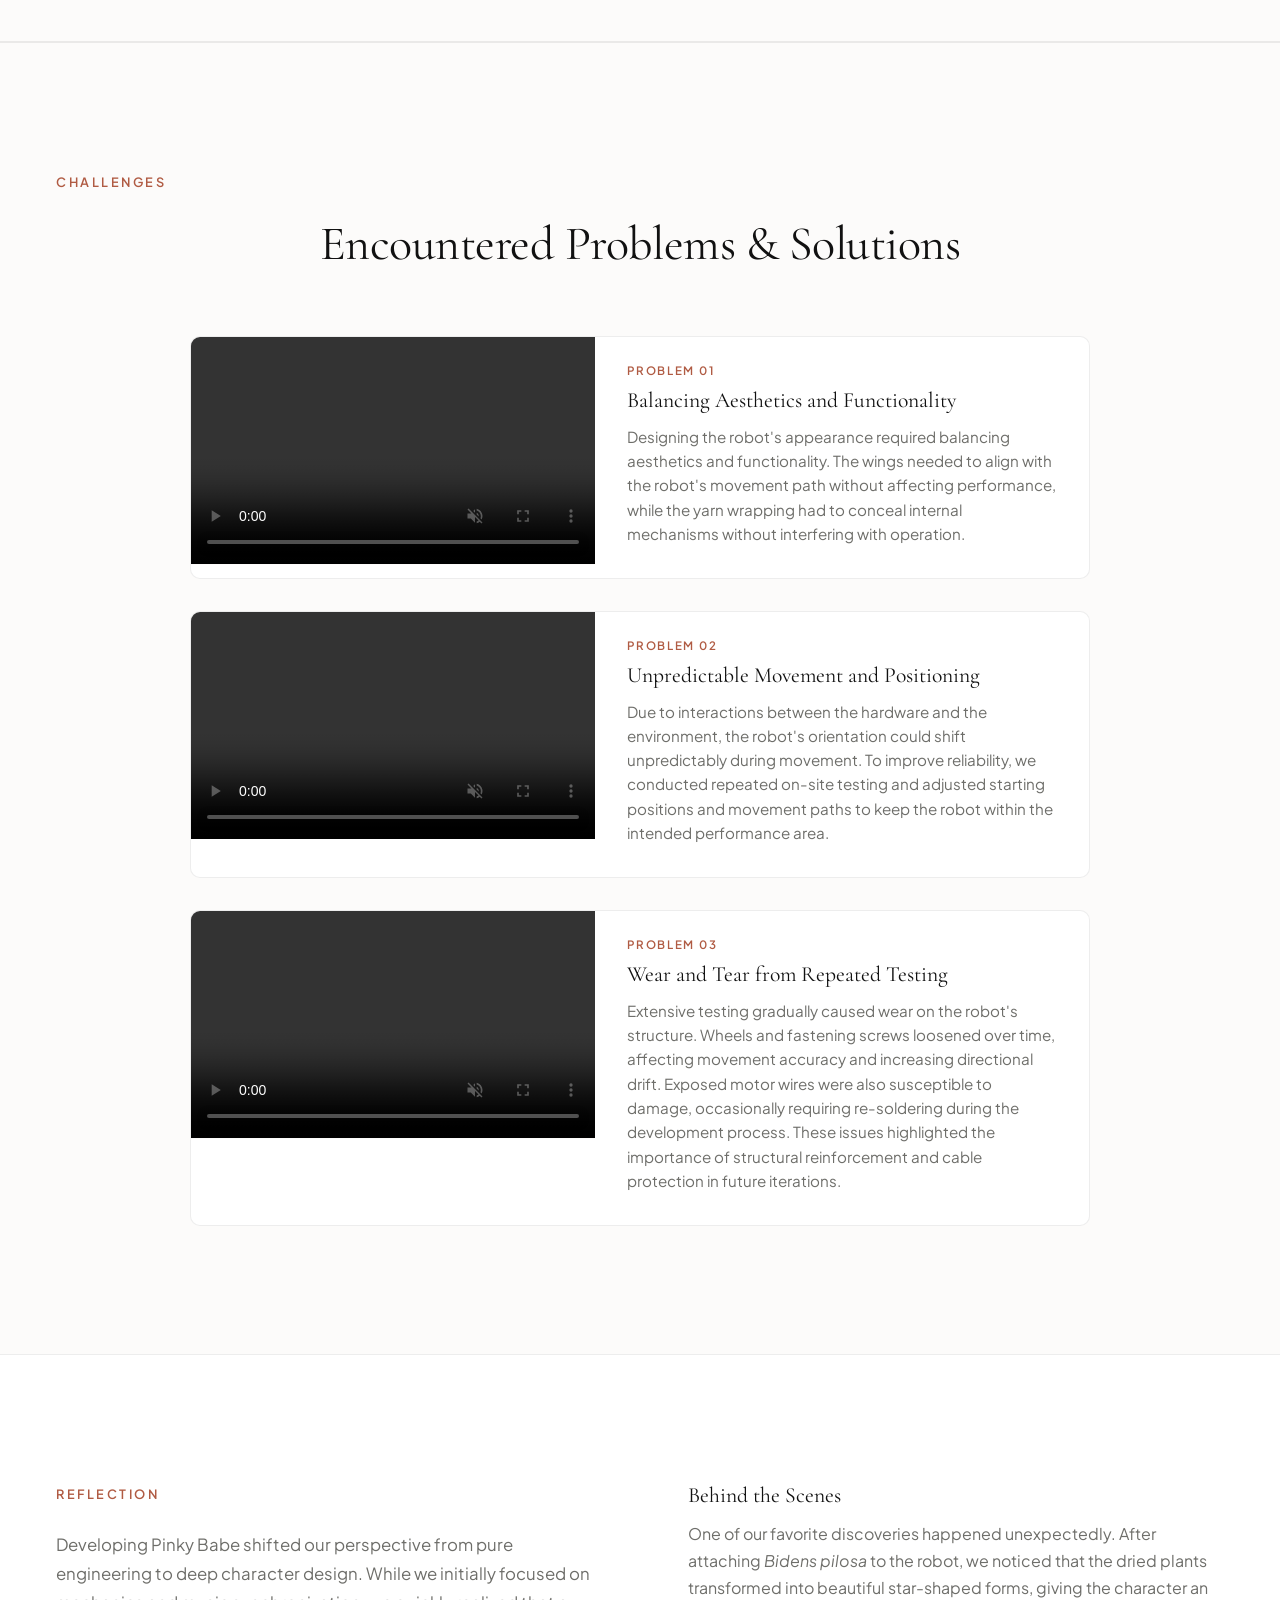
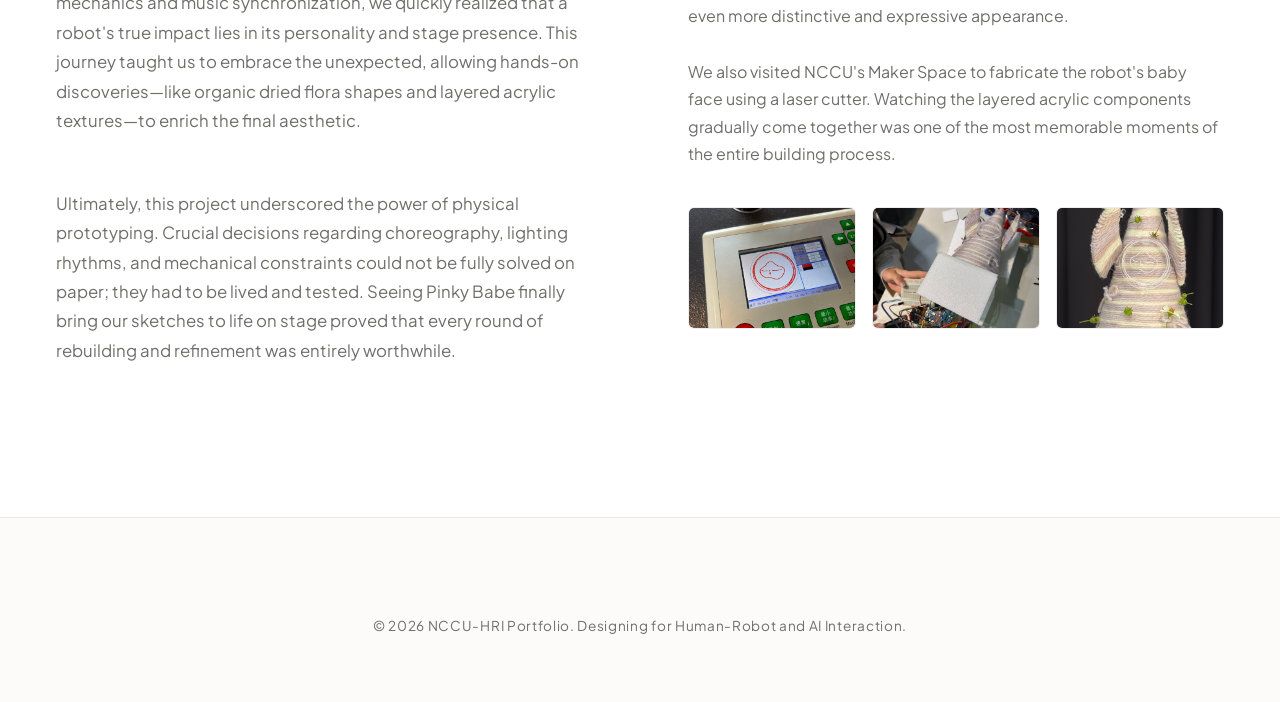
==== commit 23ef0c86: "styles: Adjust webpage text descriptions and layout - Optimize homepage introduction to improve read" ====
--- a/dp1.html
+++ b/dp1.html
@@ -35,7 +35,7 @@
         <div class="project-cover-overlay"></div>
         <div class="container project-cover-content fade-in">
             <span class="project-cover-category">Project 01 &mdash; <br>
-                                                    Robot Design &amp; Human-Robot Interaction (HRI)</span>
+                                                    Dancing Robot</span>
             <h1 class="project-cover-title serif-font">PINKY BABE</h1>
             <p class="project-cover-intro">An interactive robotic creature inspired by traffic cones and transformed
                 into a friendly bird-like companion.</p>
--- a/styles.css
+++ b/styles.css
@@ -999,7 +999,7 @@
 }
 
 .reflection-full {
-    max-width: 860px;
+    width: 100%;
 }
 
 .reflection-column h2 {
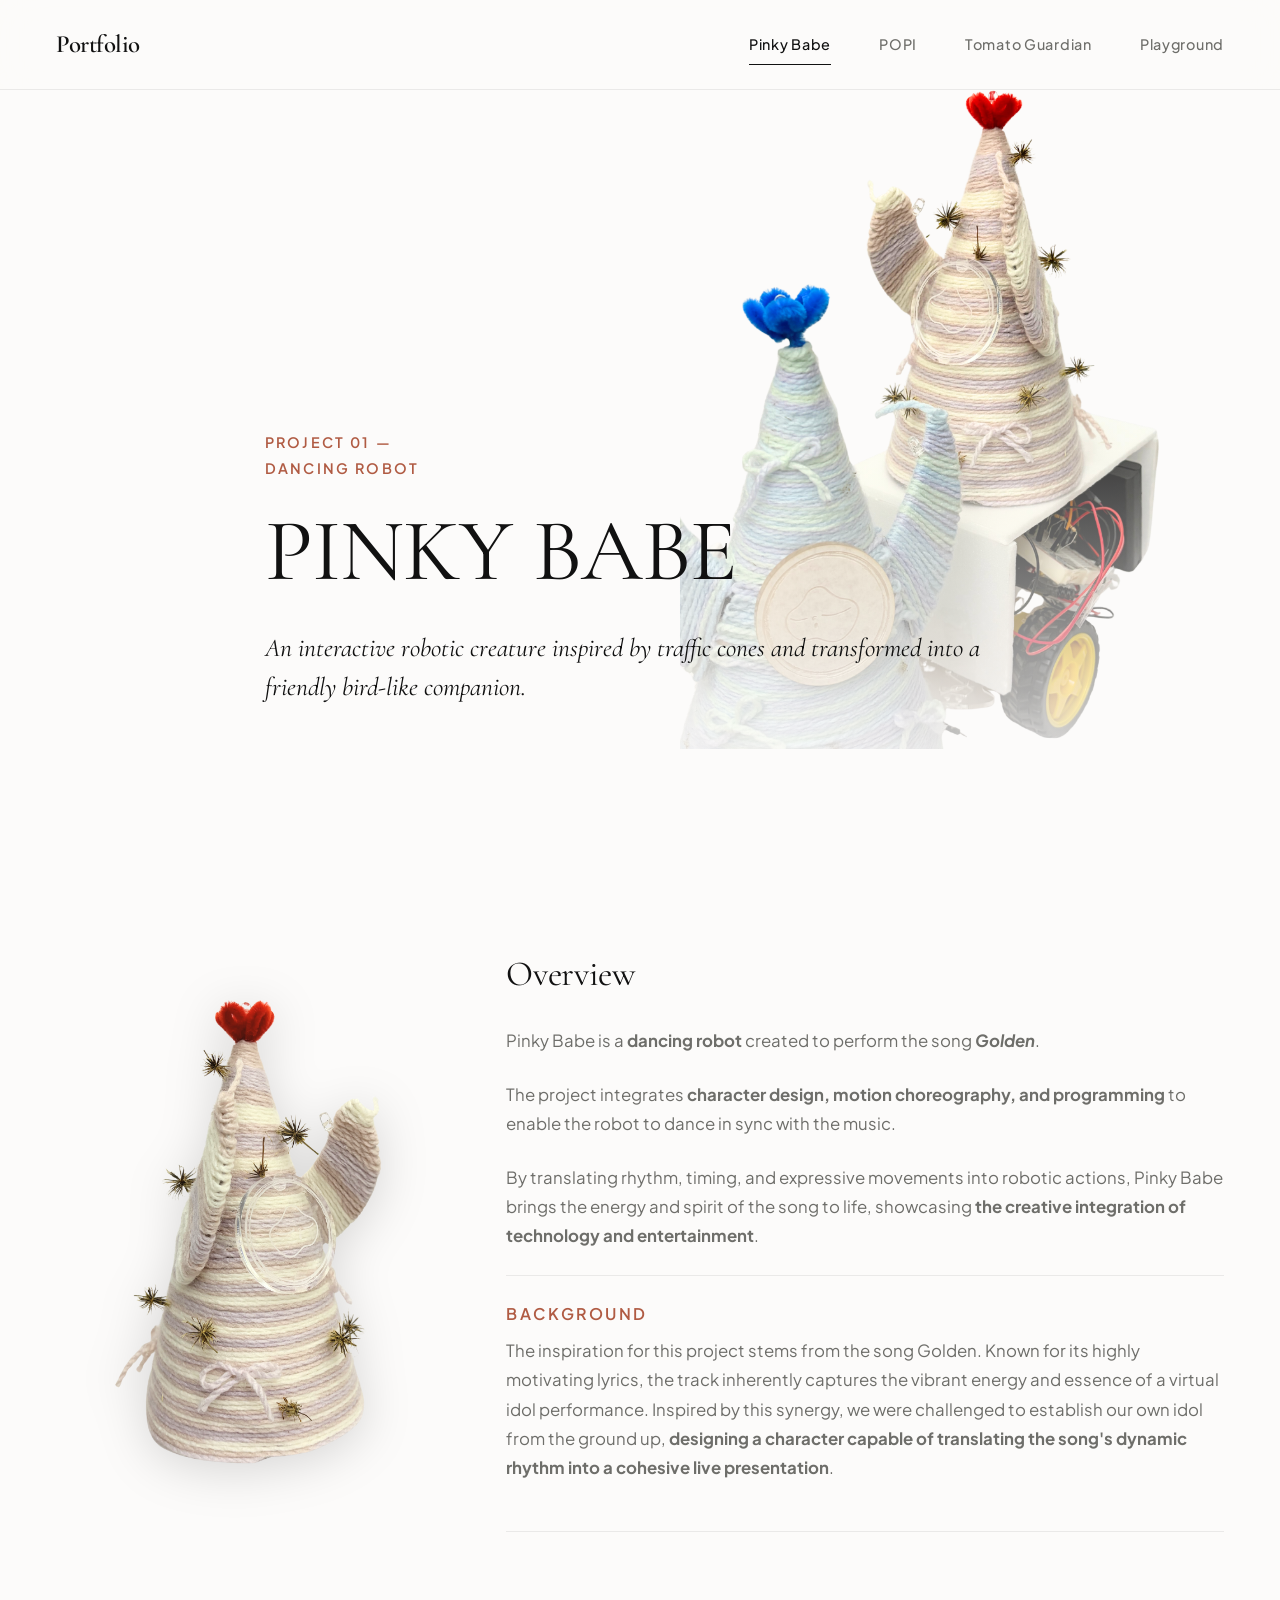
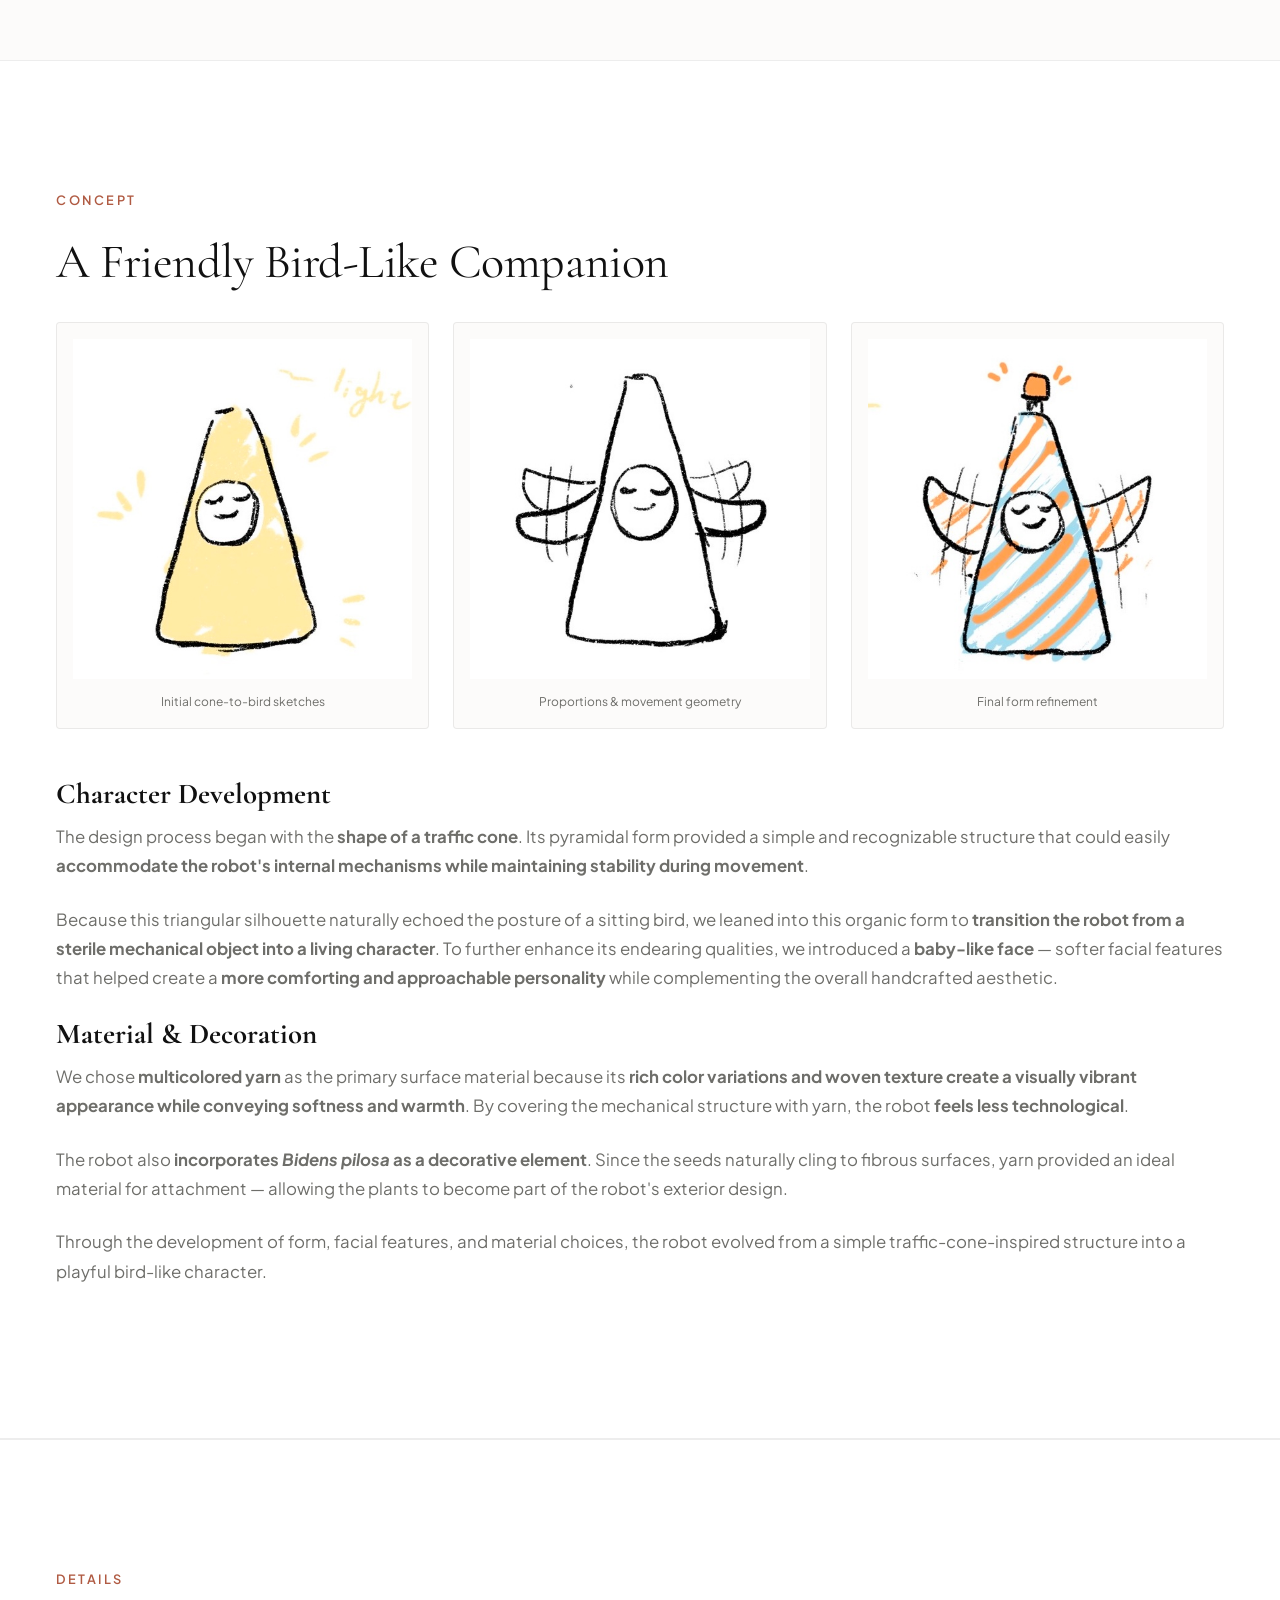
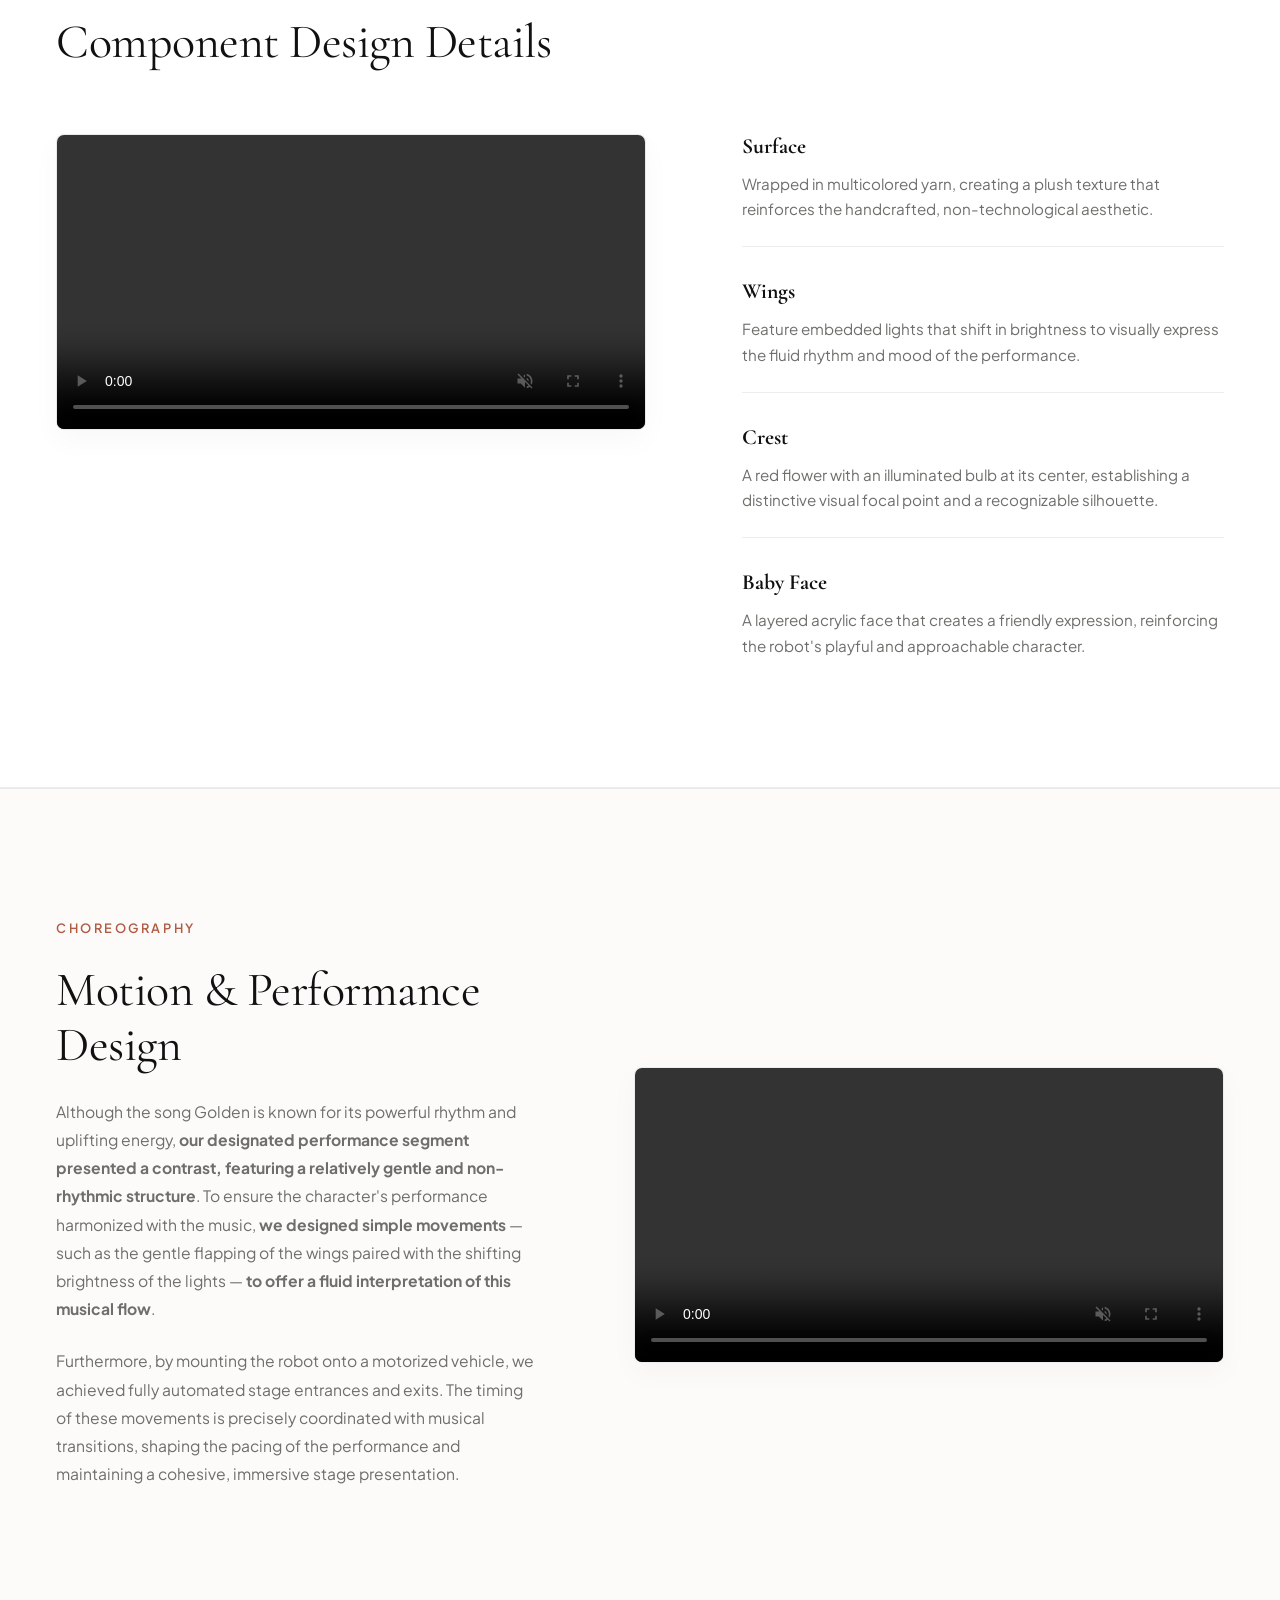
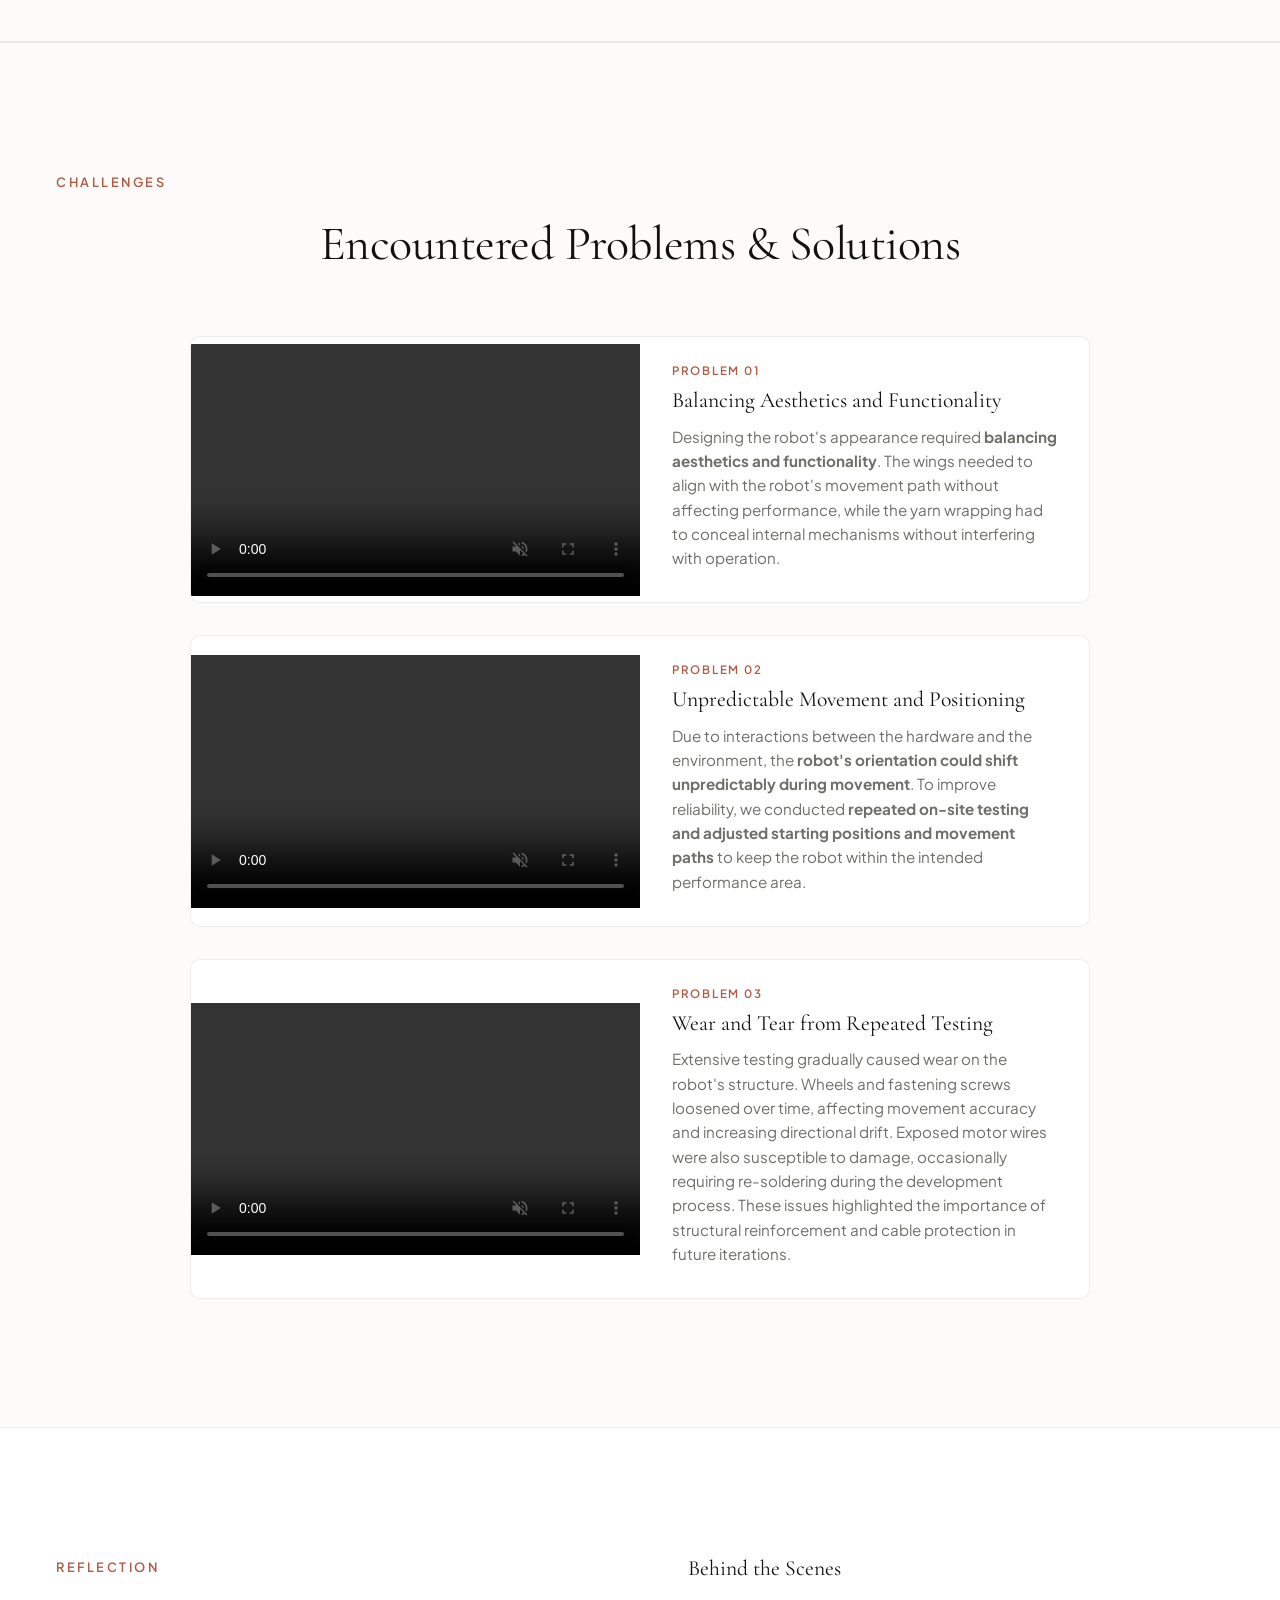
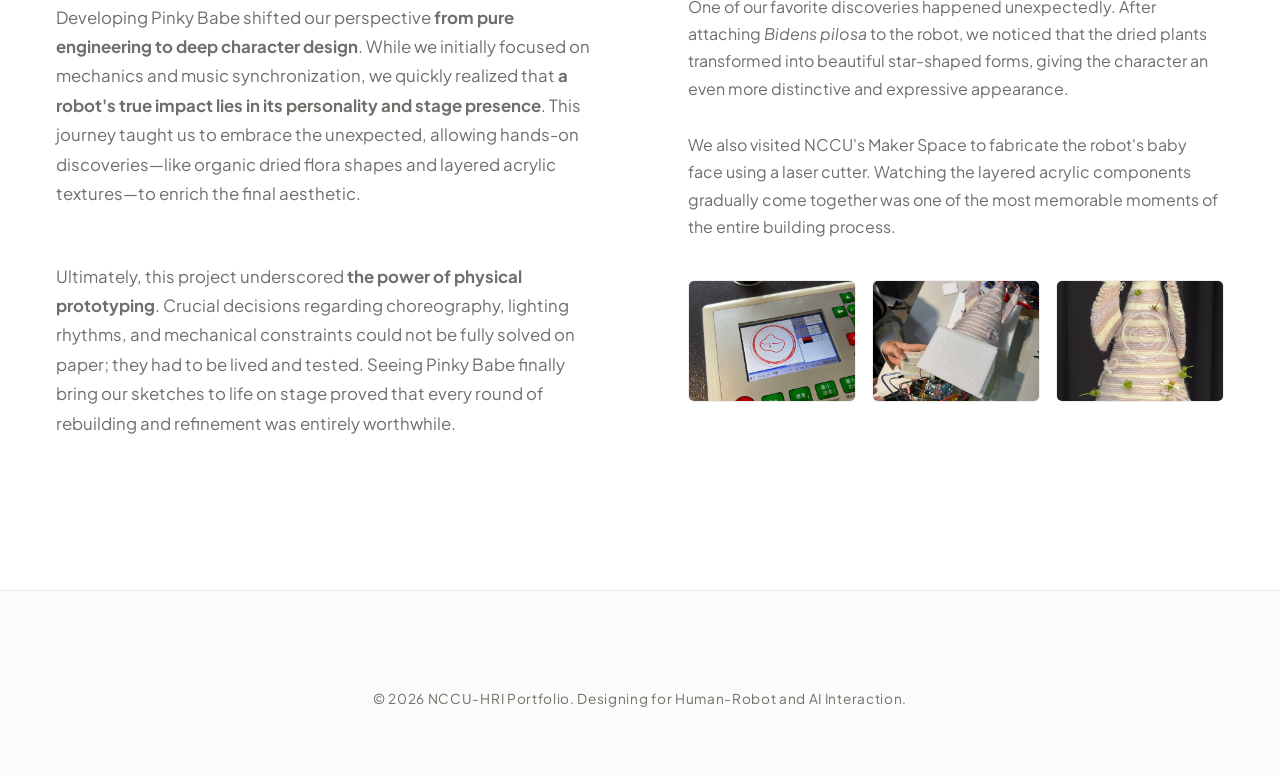
==== commit 6d8f77d7: "feat: add light box full-screen image view and polish text layouts - Bold 'popcorn' keyword in the b" ====
--- a/dp1.html
+++ b/dp1.html
@@ -47,26 +47,28 @@
         <div class="container">
             <div class="overview-grid">
                 <div class="overview-visual fade-in">
-                    <img src="img/DP1/1-2.png" alt="PINKY BABE standing companion">
+                    <img src="img/DP1/1-2.png" alt="PINKY BABE standing companion" class="img-zoomable">
                 </div>
                 <div class="overview-details fade-in">
                     <h2 class="serif-font">Overview</h2>
                     <p>
-                        Pinky Babe is a dancing robot created to perform the song <b><em><a href ="https://youtu.be/yebNIHKAC4A?si=L2tHMH43aKzQ7xU4">Golden</a></em></b>. <br>
-                    </p>
-                    <p>
-                        The project integrates character design, motion choreography, and programming to enable the robot to dance in sync with the music. <br>
+                        Pinky Babe is a <b>dancing robot</b> created to perform the song <b><em><a href ="https://youtu.be/yebNIHKAC4A?si=L2tHMH43aKzQ7xU4">Golden</a></em></b>. <br>
+                    </p>
+                    <p>
+                        The project integrates <b>character design, motion choreography, and programming</b> to enable the robot to dance in sync with the music. <br>
                     </p>
                     <p>
                         By translating rhythm, timing, and expressive movements into robotic actions,
-                        Pinky Babe brings the energy and spirit of the song to life, showcasing the creative integration of technology and entertainment.
+                        Pinky Babe brings the energy and spirit of the song to life, showcasing <b>the creative integration of technology and entertainment</b>.
                     </p>
 
                     <div class="overview-meta-item">
                         <span class="overview-meta-label" style="font-size: 16px;" >Background</span>
                         <div class="overview-meta-value">
                             <p>
-                                The inspiration for this project stems from the song Golden. Known for its highly motivating lyrics, the track inherently captures the vibrant energy and essence of a virtual idol performance. Inspired by this synergy, we were challenged to establish our own idol from the ground up, designing a character capable of translating the song's dynamic rhythm into a cohesive live presentation.</div>
+                                The inspiration for this project stems from the song Golden. 
+                                Known for its highly motivating lyrics, the track inherently captures the vibrant energy and essence of a virtual idol performance. 
+                                Inspired by this synergy, we were challenged to establish our own idol from the ground up, <b>designing a character capable of translating the song's dynamic rhythm into a cohesive live presentation</b>.</div>
                             </p>
                     </div>
                     <!-- <div class="overview-meta-item">
@@ -89,15 +91,15 @@
 
             <div class="concept-photos-row fade-in">
                 <div class="concept-visual-card">
-                    <img src="img/DP1/sketch1.jpg" alt="Early sketch exploration">
+                    <img src="img/DP1/sketch1.jpg" alt="Early sketch exploration" class="img-zoomable">
                     <div class="concept-visual-caption">Initial cone-to-bird sketches</div>
                 </div>
                 <div class="concept-visual-card">
-                    <img src="img/DP1/sketch2.jpg" alt="Structural sketch details">
+                    <img src="img/DP1/sketch2.jpg" alt="Structural sketch details" class="img-zoomable">
                     <div class="concept-visual-caption">Proportions &amp; movement geometry</div>
                 </div>
                 <div class="concept-visual-card">
-                    <img src="img/DP1/sketch 3.jpg" alt="Final sketch refinement">
+                    <img src="img/DP1/sketch 3.jpg" alt="Final sketch refinement" class="img-zoomable">
                     <div class="concept-visual-caption">Final form refinement</div>
                 </div>
             </div>
@@ -105,19 +107,19 @@
             <div class="concept-text-block fade-in">
                 <h3 class="serif-font" style="margin-bottom: 0.75rem; margin-top: 1.5rem;"><b>Character Development</b></h3>
                 <p>
-                    The design process began with the shape of a traffic cone. Its pyramidal form provided a simple and recognizable structure that could easily accommodate the robot's internal mechanisms while maintaining stability during movement.
-                </p>
-                <p>
-                    Because this triangular silhouette naturally echoed the posture of a sitting bird, we leaned into this organic form to transition the robot from a sterile mechanical object into a living character. 
-                    To further enhance its endearing qualities, we introduced a baby-like face — softer facial features that helped create a more comforting and approachable personality while complementing the overall handcrafted aesthetic.
+                    The design process began with the <b>shape of a traffic cone</b>. Its pyramidal form provided a simple and recognizable structure that could easily <b>accommodate the robot's internal mechanisms while maintaining stability during movement</b>.
+                </p>
+                <p>
+                    Because this triangular silhouette naturally echoed the posture of a sitting bird, we leaned into this organic form to <b>transition the robot from a sterile mechanical object into a living character</b>. 
+                    To further enhance its endearing qualities, we introduced a <b>baby-like face</b> — softer facial features that helped create a <b>more comforting and approachable personality</b> while complementing the overall handcrafted aesthetic.
                 </p>
                 <h3 class="serif-font" style="margin-bottom: 0.75rem; margin-top: 1.5rem;"><b>Material &amp; Decoration</b></h3>
                 <p>
-                    We chose multicolored yarn as the primary surface material because its rich color variations and woven texture create a visually vibrant appearance while conveying softness and warmth. 
-                    By covering the mechanical structure with yarn, the robot feels less technological.
-                </p>
-                <p>
-                    The robot also incorporates <em>Bidens pilosa</em> as a decorative element. 
+                    We chose <b>multicolored yarn</b> as the primary surface material because its <b>rich color variations and woven texture create a visually vibrant appearance while conveying softness and warmth</b>. 
+                    By covering the mechanical structure with yarn, the robot <b>feels less technological</b>.
+                </p>
+                <p>
+                    The robot also <b>incorporates <em>Bidens pilosa</em> as a decorative element</b>. 
                     Since the seeds naturally cling to fibrous surfaces, yarn provided an ideal material for attachment — allowing the plants to become part of the robot's exterior design.
                 </p>
                 <p>
@@ -166,7 +168,7 @@
                 <div class="motion-content fade-in">
                     <span class="section-label">Choreography</span>
                     <h2 class="serif-font">Motion &amp; Performance Design</h2>
-                    <p>Although the song Golden is known for its powerful rhythm and uplifting energy, our designated performance segment presented a contrast, featuring a relatively gentle and non-rhythmic structure. To ensure the character's performance harmonized with the music, we designed simple movements — such as the gentle flapping of the wings paired with the shifting brightness of the lights — to offer a fluid interpretation of this musical flow.</p>
+                    <p>Although the song Golden is known for its powerful rhythm and uplifting energy, <b>our designated performance segment presented a contrast, featuring a relatively gentle and non-rhythmic structure</b>. To ensure the character's performance harmonized with the music, <b>we designed simple movements</b> — such as the gentle flapping of the wings paired with the shifting brightness of the lights — <b>to offer a fluid interpretation of this musical flow</b>.</p>
                     <p>Furthermore, by mounting the robot onto a motorized vehicle, we achieved fully automated stage entrances and exits. The timing of these movements is precisely coordinated with musical transitions, shaping the pacing of the performance and maintaining a cohesive, immersive stage presentation.</p>
                 </div>
                 <div class="motion-video-wrapper fade-in">
@@ -191,7 +193,7 @@
                     <div class="problem-content">
                         <span class="problem-num">Problem 01</span>
                         <h3 class="serif-font">Balancing Aesthetics and Functionality</h3>
-                        <p>Designing the robot's appearance required balancing aesthetics and functionality. The wings needed to align with the robot's movement path without affecting performance, while the yarn wrapping had to conceal internal mechanisms without interfering with operation.</p>
+                        <p>Designing the robot's appearance required <b>balancing aesthetics and functionality</b>. The wings needed to align with the robot's movement path without affecting performance, while the yarn wrapping had to conceal internal mechanisms without interfering with operation.</p>
                     </div>
                 </div>
 
@@ -203,7 +205,8 @@
                     <div class="problem-content">
                         <span class="problem-num">Problem 02</span>
                         <h3 class="serif-font">Unpredictable Movement and Positioning</h3>
-                        <p>Due to interactions between the hardware and the environment, the robot's orientation could shift unpredictably during movement. To improve reliability, we conducted repeated on-site testing and adjusted starting positions and movement paths to keep the robot within the intended performance area.</p>
+                        <p>Due to interactions between the hardware and the environment, the <b>robot's orientation could shift unpredictably during movement</b>. 
+                            To improve reliability, we conducted <b>repeated on-site testing and adjusted starting positions and movement paths</b> to keep the robot within the intended performance area.</p>
                     </div>
                 </div>
 
@@ -230,13 +233,13 @@
                     <span class="section-label">Reflection</span>
                     <!-- <h2 class="serif-font">Key Takeaways</h2> -->
                     <p>
-                        Developing Pinky Babe shifted our perspective from pure engineering to deep character design. 
-                        While we initially focused on mechanics and music synchronization, we quickly realized that a robot's true impact lies in its personality and stage presence. 
+                        Developing Pinky Babe shifted our perspective <b>from pure engineering to deep character design</b>. 
+                        While we initially focused on mechanics and music synchronization, we quickly realized that <b>a robot's true impact lies in its personality and stage presence</b>. 
                         This journey taught us to embrace the unexpected, allowing hands-on discoveries—like organic dried flora shapes and layered acrylic textures—to enrich the final aesthetic.
                     </p>
                     <br>
                     <p>
-                        Ultimately, this project underscored the power of physical prototyping. 
+                        Ultimately, this project underscored <b>the power of physical prototyping</b>. 
                         Crucial decisions regarding choreography, lighting rhythms, and mechanical constraints could not be fully solved on paper; they had to be lived and tested. 
                         Seeing Pinky Babe finally bring our sketches to life on stage proved that every round of rebuilding and refinement was entirely worthwhile.
 
@@ -251,13 +254,13 @@
                     </div>
                     <div class="reflection-img-row">
                         <div class="reflection-img-card">
-                            <img src="img/DP1/dl1.jpg" alt="Design detail 1">
+                            <img src="img/DP1/dl1.jpg" alt="Design detail 1" class="img-zoomable">
                         </div>
                         <div class="reflection-img-card">
-                            <img src="img/DP1/dl2.jpg" alt="Design detail 2">
+                            <img src="img/DP1/dl2.jpg" alt="Design detail 2" class="img-zoomable">
                         </div>
                         <div class="reflection-img-card">
-                            <img src="img/DP1/d13.jpg" alt="Design detail 3">
+                            <img src="img/DP1/d13.jpg" alt="Design detail 3" class="img-zoomable">
                         </div>
                     </div>
                 </div>
--- a/styles.css
+++ b/styles.css
@@ -1595,7 +1595,7 @@
         column-count: 2;
     }
     .problem-image-wrapper {
-        width: 50%;
+        width: 60%;
     }
 }
 
@@ -1893,7 +1893,7 @@
     overflow: hidden;
     display: flex;
     flex-direction: row;
-    align-items: flex-start;
+    align-items: center;
     transition: all 0.4s cubic-bezier(0.16, 1, 0.3, 1);
 }
 
@@ -1903,24 +1903,59 @@
     border-color: rgba(176, 91, 67, 0.15);
 }
 
+.problem-card.problem-text-only {
+    flex-direction: column;
+    padding: 2.5rem 3rem;
+    gap: 0.75rem;
+}
+
+.problem-card.problem-text-only h3 {
+    margin-top: 0.25rem;
+    margin-bottom: 0.5rem;
+}
+
+.problem-card.problem-text-only p {
+    font-size: 0.95rem;
+    line-height: 1.75;
+    color: var(--text-secondary);
+    margin-bottom: 0.5rem;
+}
+
+.problem-card.problem-text-only p:last-child {
+    margin-bottom: 0;
+}
+
 .problem-image-wrapper {
     flex-shrink: 0;
-    width: 45%;
+    width: 50%;
     aspect-ratio: 16 / 9;
     overflow: hidden;
     background-color: var(--bg-color);
 }
 
-.problem-image-wrapper img,
-.problem-image-wrapper video {
+.problem-image-wrapper img {
     width: 100%;
     height: 100%;
     object-fit: cover;
+    object-position: center;
     display: block;
     transition: transform 0.6s cubic-bezier(0.16, 1, 0.3, 1);
 }
 
-.problem-card:hover .problem-image-wrapper img,
+.problem-image-wrapper video {
+    width: 100%;
+    height: 100%;
+    object-fit: cover;
+    object-position: center;
+    display: block;
+    border-radius: 0;
+    transition: transform 0.6s cubic-bezier(0.16, 1, 0.3, 1);
+}
+
+.problem-card:hover .problem-image-wrapper img {
+    transform: scale(1.06);
+}
+
 .problem-card:hover .problem-image-wrapper video {
     transform: scale(1.06);
 }
@@ -1995,7 +2030,7 @@
     
     .problem-image-wrapper {
         width: 100%;
-        height: 160px;
+        aspect-ratio: 16 / 9;
     }
 }
 
@@ -2218,8 +2253,8 @@
 }
 
 .system-layer p {
-    font-size: 0.95rem;
-    line-height: 1.6;
+    font-size: 1rem;
+    line-height: 1.75;
     color: var(--text-secondary);
     margin-bottom: 0;
 }
@@ -2263,7 +2298,61 @@
     }
 }
 
-
-
-
-
+/* ==========================================================================
+   Universal Image Lightbox
+   ========================================================================== */
+.img-lightbox-overlay {
+    position: fixed;
+    inset: 0;
+    background: rgba(0, 0, 0, 0.88);
+    z-index: 9999;
+    display: flex;
+    align-items: center;
+    justify-content: center;
+    padding: 2rem;
+    opacity: 0;
+    pointer-events: none;
+    transition: opacity 0.3s ease;
+    cursor: zoom-out;
+}
+
+.img-lightbox-overlay.active {
+    opacity: 1;
+    pointer-events: all;
+}
+
+.img-lightbox-overlay img {
+    max-width: 100%;
+    max-height: 90vh;
+    object-fit: contain;
+    border-radius: 4px;
+    box-shadow: 0 25px 80px rgba(0, 0, 0, 0.6);
+    cursor: default;
+}
+
+.img-lightbox-close {
+    position: absolute;
+    top: 1.25rem;
+    right: 1.25rem;
+    background: rgba(255, 255, 255, 0.15);
+    border: 1px solid rgba(255, 255, 255, 0.2);
+    color: #fff;
+    font-size: 1.25rem;
+    width: 44px;
+    height: 44px;
+    border-radius: 50%;
+    cursor: pointer;
+    display: flex;
+    align-items: center;
+    justify-content: center;
+    transition: background 0.2s;
+}
+
+.img-lightbox-close:hover {
+    background: rgba(255, 255, 255, 0.3);
+}
+
+
+
+
+
